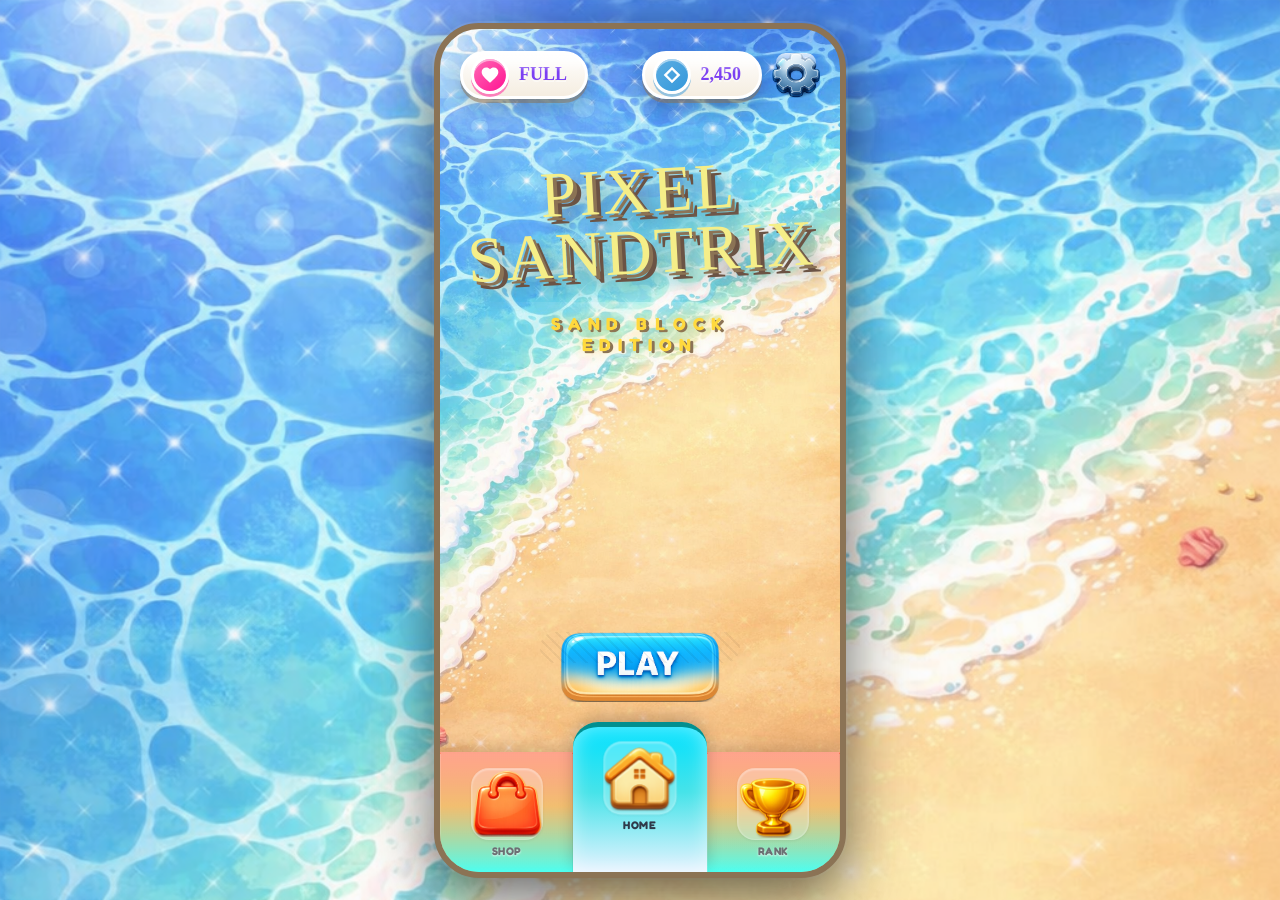
==== index.html @ 9b7d6160 "Update Pooling" ====
﻿<!DOCTYPE html>
<html lang="vi">

<head>
    <meta charset="UTF-8">
    <meta name="viewport"
        content="width=device-width, initial-scale=1.0, maximum-scale=1.0, user-scalable=no, viewport-fit=cover">
    <title>Pixel Sandtrix - Sand Block Edition</title>

    <link rel="stylesheet"
        href="https://fonts.googleapis.com/css2?family=Fredoka:wght@400;600;700&family=Chewy&display=swap">

    <link rel="stylesheet" href="css/base.css">
    <link rel="stylesheet" href="css/layout.css">
    <link rel="stylesheet" href="css/animations.css">
    <link rel="stylesheet" href="css/game-ui.css">
    <link rel="stylesheet" href="css/ui/top-bar.css">
    <link rel="stylesheet" href="css/ui/tabs.css">
    <link rel="stylesheet" href="css/ui/buttons.css">
    <link rel="stylesheet" href="css/ui/bottom-nav.css">
    <link rel="stylesheet" href="css/ui/modals.css">
    <link rel="stylesheet" href="css/ui/spin-wheel.css">


    <style>
        :root {
            --wood-light: #DEB887;
            --wood-medium: #C4A574;
            --wood-dark: #8B7355;
            --sand-bg-outer: #5e4b35;
        }

        html,
        body {
            width: 100%;
            height: 100%;
            overflow: hidden;
            background: #2b1f17 url('Asset/BackGround/Background.png') center top / cover no-repeat;
            font-family: 'Fredoka', sans-serif;
        }

        body {
            display: flex;
            justify-content: center;
            align-items: center;
        }

        #app-container {
            position: relative;
            overflow: hidden;
            width: 100%;
            height: 100%;
            background: #2b1f17 url('Asset/BackGround/Background.png') center top / cover no-repeat;
        }

        @media (min-width: 500px) {
            #app-container {
                width: 412px;
                height: 915px;
                max-height: 95vh;
                border: 6px solid var(--wood-dark);
                border-radius: 45px;
                box-shadow: 0 20px 60px rgba(0, 0, 0, 0.6), 0 0 0 2px rgba(255, 255, 255, 0.1);
            }
        }

        .hidden {
            display: none !important;
        }

        .overlay-backdrop {
            position: absolute;
            top: 0;
            left: 0;
            width: 100%;
            height: 100%;
            background: rgba(0, 0, 0, 0.7);
            display: flex;
            justify-content: center;
            align-items: center;
            z-index: 9999;
        }
    </style>
    <script src="https://connect.facebook.net/en_US/fbinstant.6.3.js"></script>
</head>

<body>

    <div id="app-container">
        <div class="app-bg">
            <canvas id="wood-canvas"></canvas>
            <canvas id="sand-blocks-canvas"></canvas>
        </div>

        <div id="game-layer" class="hidden">
            <div id="inner-screen">

                <div class="hud-top">
                    <div class="hud-diamond-pill">
                        <svg class="diamond-icon" viewBox="0 0 24 24" width="20" height="20">
                            <path fill="#5DADE2" stroke="#FFFFFF" stroke-width="1.5" d="M12 2L2 9l10 13 10-13-10-7z" />
                        </svg>
                        <span id="game-diamond-display">0</span>
                    </div>

                    <div class="score-box" id="game-score">0</div>

                    <div class="menu-btn" onclick="togglePause()">
                        <svg viewBox="0 0 24 24" width="24" height="24">
                            <path fill="#FFD93D"
                                d="M19.14 12.94c.04-.3.06-.61.06-.94 0-.32-.02-.64-.07-.94l2.03-1.58c.18-.14.23-.41.12-.61l-1.92-3.32c-.12-.22-.37-.29-.59-.22l-2.39.96c-.5-.38-1.03-.7-1.62-.94l-.36-2.54c-.04-.24-.24-.41-.48-.41h-3.84c-.24 0-.43.17-.47.41l-.36 2.54c-.59.24-1.13.57-1.62.94l-2.39-.96c-.22-.08-.47 0-.59.22L2.74 8.87c-.12.21-.08.47.12.61l2.03 1.58c-.05.3-.09.63-.09.94s.02.64.07.94l-2.03 1.58c-.18.14-.23.41-.12.61l1.92 3.32c.12.22.37.29.59.22l2.39-.96c.5.38 1.03.7 1.62.94l.36 2.54c.05.24.24.41.48.41h3.84c.24 0 .44-.17.47-.41l.36-2.54c.59-.24 1.13-.56 1.62-.94l2.39.96c.22.08.47 0 .59-.22l1.92-3.32c.12-.22.07-.47-.12-.61l-2.01-1.58zM12 15.6c-1.98 0-3.6-1.62-3.6-3.6s1.62-3.6 3.6-3.6 3.6 1.62 3.6 3.6-1.62 3.6-3.6 3.6z" />
                        </svg>
                    </div>
                </div>

                <!-- THANH QUÃ€ Táº¶NG (GIFT PROGRESS) -->
                <div id="gift-progress-container">
                    <div class="gift-bar-bg">
                        <div class="gift-bar-fill" id="gift-fill" style="width: 0%;"></div>
                        <div class="gift-bar-glare"></div>
                        <div class="gift-text" id="gift-text">0 / 1000</div>
                    </div>
                    <div class="gift-icon-box" id="gift-icon">
                        <div class="gift-emoji">ðŸŽ</div>
                    </div>
                </div>

                <canvas id="gameCanvas"></canvas>

                <div id="danger-line"></div>

                <div id="combo-display">COMBO!</div>

            </div>
        </div>
        <div id="loading game" class="loading-game">
            <div class="loading">

            </div>
        </div>

        <div id="game-over" class="menu-overlay hidden">
            <div class="panel">
                <h2 class="panel-title">GAME OVER</h2>
                <div class="score-result">
                    <p>FINAL SCORE</p>
                    <h1 id="final-score">0</h1>
                </div>
                <div class="panel-buttons">
                    <button class="btn-primary" onclick="window.enterGame()">ðŸ”„ PLAY AGAIN</button>
                    <button class="btn-secondary" onclick="window.quitGame()">ðŸ  MENU</button>
                </div>
            </div>
        </div>

        <div id="menu-layer">

            <div class="top-resource-bar">
                <div class="res-pill">
                    <div class="res-icon-circle">
                        <svg style="width:20px; height:20px; fill:#FFFFFF" viewBox="0 0 24 24">
                            <path
                                d="M12 21.35l-1.45-1.32C5.4 15.36 2 12.28 2 8.5 2 5.42 4.42 3 7.5 3c1.74 0 3.41.81 4.5 2.09C13.09 3.81 14.76 3 16.5 3 19.58 3 22 5.42 22 8.5c0 3.78-3.4 6.86-8.55 11.54L12 21.35z" />
                        </svg>
                    </div>
                    <span class="res-val">FULL</span>
                </div>

                <div class="res-pill" style="margin-left:auto; margin-right:10px;">
                    <div class="res-icon-circle diamond">
                        <svg style="width:20px; height:20px; fill:#FFFFFF" viewBox="0 0 24 24">
                            <path d="M12,2L2,12l10,10l10-10L12,2z M12,18l-6-6l6-6l6,6L12,18z" />
                        </svg>
                    </div>
                    <span class="res-val" id="menu-diamond-display">2,450</span>
                </div>

                <div class="menu-btn" onclick="openSettings('menu')">
                    <svg style="width:26px; height:26px; fill:#7B3FF2;" viewBox="0 0 24 24">
                        <path
                            d="M19.14 12.94c.04-.3.06-.61.06-.94 0-.32-.02-.64-.07-.94l2.03-1.58c.18-.14.23-.41.12-.61l-1.92-3.32c-.12-.22-.37-.29-.59-.22l-2.39.96c-.5-.38-1.03-.7-1.62-.94l-.36-2.54c-.04-.24-.24-.41-.48-.41h-3.84c-.24 0-.43.17-.47.41l-.36 2.54c-.59.24-1.13.56-1.62.94l-2.39-.96c-.22-.08-.47 0-.59.22L5.24 5.33c-.11.2-.06.47.12.61l2.03 1.58c-.05.3-.07.62-.07.94s.02.64.07.94l-2.03 1.58c-.18.14-.23.41-.12.61l1.92 3.32c.12.22.37.29.59.22l2.39-.96c.5.38 1.03.7 1.62.94l.36 2.54c.05.24.24.41.48.41h3.84c.24 0 .44-.17.47-.41l.36-2.54c.59-.24 1.13-.56 1.62-.94l2.39.96c.22.08.47 0 .59-.22l1.92-3.32c.12-.22.07-.47-.12-.61l-2.03-1.58zM12 15.6c-1.98 0-3.6-1.62-3.6-3.6s1.62-3.6 3.6-3.6 3.6 1.62 3.6 3.6-1.62 3.6-3.6 3.6z" />
                    </svg>
                </div>
            </div>

            <div class="tab-content-container">
                <div id="tab-shop" class="tab-pane">
                    <div style="height:20px;"></div>
                    <div class="shop-header">Cá»¬A HÃ€NG</div>
                    <div class="shop-container">
                        <div class="shop-item">
                            <div style="font-size:13px; color:#9D5CFF; font-weight:bold; margin-bottom:8px;">BOMB PACK
                            </div>
                            <div style="font-size:70px;">ðŸ’£</div>
                            <button class="btn-buy" onclick="buyItem('bomb')">100 ðŸ’Ž</button>
                        </div>
                        <div class="shop-item">
                            <div style="font-size:13px; color:#9D5CFF; font-weight:bold; margin-bottom:8px;">WIPE PACK
                            </div>
                            <div style="font-size:70px;">ðŸ’§</div>
                            <button class="btn-buy" onclick="buyItem('eraser')">300 ðŸ’Ž</button>
                        </div>
                        <div class="shop-item">
                            <div style="font-size:13px; color:#9D5CFF; font-weight:bold; margin-bottom:8px;">VORTEX PACK
                            </div>
                            <div style="font-size:70px;">ðŸŒ€</div>
                            <button class="btn-buy" onclick="buyItem('vortex')">500 ðŸ’Ž</button>
                        </div>
                        <div class="shop-item">
                            <div style="font-size:13px; color:#FF5757; font-weight:bold; margin-bottom:8px;">NO ADS
                            </div>
                            <div style="font-size:60px;">ðŸš«</div>
                            <button class="btn-buy"
                                style="background: linear-gradient(to bottom, #FFD93D, #FFC107); border-color:#FFF; color:#8B4500;"
                                onclick="buyRealMoneyItem('no_ads')">$2.99</button>
                        </div>
                        <div class="shop-item">
                            <div style="font-size:13px; color:#FF8C42; font-weight:bold; margin-bottom:8px;">GEM PACK
                            </div>
                            <div style="font-size:60px;">ðŸ’Ž</div>
                            <button class="btn-buy" style="background: linear-gradient(to bottom, #5DADE2, #3498DB);"
                                onclick="buyRealMoneyItem('gems_1000')">$0.99</button>
                        </div>
                    </div>
                </div>

                <div id="tab-home" class="tab-pane active">
                    <div class="campaign-map">
                        <div class="logo-box">
                            <div class="logo-title">PIXEL<br>SANDTRIX</div>
                            <div class="logo-subtitle">Sand Block Edition</div>
                        </div>

                        <div class="play-area-wrapper">
                            <div class="btn-play-campaign" onclick="enterGame()">
                                <div class="play-icon-tri"></div>
                                <div class="play-text">PLAY</div>
                            </div>
                        </div>
                    </div>
                </div>

                <div id="tab-rank" class="tab-pane">
                    <div style="height:20px;"></div>
                    <div class="rank-header">Báº¢NG Xáº¾P Háº NG</div>

                    <div id="rank-list-container" style="overflow-y: auto; max-height: 75%; padding: 0 10px;">
                        <!-- Äiá»ƒm sá»‘ tá»± Ä‘á»™ng cáº­p nháº­t á»Ÿ Ä‘Ã¢y -->
                        <div style="text-align:center; color:#FFF; margin-top:20px;">Äang táº£i...</div>
                    </div>
                </div>
            </div>

            <div class="bottom-nav">
                <div class="nav-btn" data-target="tab-shop" onclick="switchTab('tab-shop', this)">
                    <div class="nav-icon-3d-wrapper">
                        <svg viewBox="0 0 24 24">
                            <path
                                d="M7 18c-1.1 0-1.99.9-1.99 2S5.9 22 7 22s2-.9 2-2-.9-2-2-2zM1 2v2h2l3.6 7.59-1.35 2.45c-.16.28-.25.61-.25.96 0 1.1.9 2 2 2h12v-2H7.42c-.14 0-.25-.11-.25-.25l.03-.12.9-1.63h7.45c.75 0 1.41-.41 1.75-1.03l3.58-6.49c.08-.14.12-.31.12-.48 0-.55-.45-1-1-1H5.21l-.94-2H1zm16 16c-1.1 0-1.99.9-1.99 2s.89 2 1.99 2 2-.9 2-2-.9-2-2-2z" />
                        </svg>
                    </div>
                    <span class="nav-label">Shop</span>
                </div>
                <div class="nav-btn active" data-target="tab-home" onclick="switchTab('tab-home', this)">
                    <div class="nav-icon-3d-wrapper nav-home">
                        <svg viewBox="0 0 24 24">
                            <path d="M10 20v-6h4v6h5v-8h3L12 3 2 12h3v8z" />
                        </svg>
                    </div>
                    <span class="nav-label">Home</span>
                </div>
                <div class="nav-btn" data-target="tab-rank" onclick="switchTab('tab-rank', this)">
                    <div class="nav-icon-3d-wrapper">
                        <svg viewBox="0 0 24 24">
                            <path
                                d="M19 5h-2V3H7v2H5c-1.1 0-2 .9-2 2v1c0 2.55 1.92 4.63 4.39 4.94.63 1.5 1.98 2.63 3.61 2.96V19H7v2h10v-2h-4v-3.1c1.63-.33 2.98-1.46 3.61-2.96C19.08 12.63 21 10.55 21 8V7c0-1.1-.9-2-2-2zM5 8V7h2v3.82C5.84 10.4 5 9.3 5 8zm14 0c0 1.3-.84 2.4-2 2.82V7h2v1z" />
                        </svg>
                    </div>
                    <span class="nav-label">Rank</span>
                </div>
            </div>
        </div>


        <div id="settings-menu" class="overlay-backdrop hidden">
            <div class="settings-box"
                style="width: 300px; background: linear-gradient(to bottom, #FFFFFF, #FFF5F8); border: 4px solid #FFFFFF; border-radius: 25px; padding: 20px; text-align: center; box-shadow: 0 10px 30px rgba(0,0,0,0.3);">
                <h2
                    style="font-family: 'Chewy', cursive; color: #FF8C42; font-size: 36px; margin-bottom: 25px; text-shadow: 2px 2px 0 #FFF, 4px 4px 0 rgba(0,0,0,0.1);">
                    CÃ€I Äáº¶T</h2>
                <div class="setting-row" onclick="toggleSetting('sound')"
                    style="display: flex; justify-content: space-between; align-items: center; background: #FFF; padding: 10px 15px; border-radius: 15px; margin-bottom: 10px; box-shadow: 0 4px 0 #E0E0E0; cursor: pointer;">
                    <div style="font-weight: 700; color: #9D5CFF;">ðŸ”Š Ã‚M THANH</div>
                    <div id="btn-sound" class="toggle-switch active" style="font-weight:bold; color:#52D681;">ON</div>
                </div>
                <div class="setting-row" onclick="toggleSetting('vfx')"
                    style="display: flex; justify-content: space-between; align-items: center; background: #FFF; padding: 10px 15px; border-radius: 15px; margin-bottom: 20px; box-shadow: 0 4px 0 #E0E0E0; cursor: pointer;">
                    <div style="font-weight: 700; color: #9D5CFF;">âœ¨ HIá»†U á»¨NG</div>
                    <div id="btn-vfx" class="toggle-switch active" style="font-weight:bold; color:#52D681;">ON</div>
                </div>
                <button class="btn-buy" onclick="closeSettings()"
                    style="background: linear-gradient(to bottom, #FF5757, #E74C3C); width: 100%;">ÄÃ“NG</button>
            </div>
        </div>

        <div id="pause-menu" class="hidden overlay-backdrop">
            <div class="pause-box"
                style="width: 280px; background: #C4A574; border: 6px solid #8B7355; border-radius: 30px; padding: 25px; display: flex; flex-direction: column; gap: 15px; box-shadow: 0 15px 40px rgba(0,0,0,0.4);">
                <div
                    style="text-align:center; font-family:'Chewy'; font-size:40px; color:#FFF; text-shadow: 2px 2px 0 #8B7355; margin-bottom:10px;">
                    Táº M Dá»ªNG</div>
                <button class="go-btn" onclick="togglePause()">TIáº¾P Tá»¤C</button>
                <button class="go-btn" onclick="shopgame()"
                    style="background: linear-gradient(to bottom, #FFD93D, #FFC107); box-shadow: 0 6px 0 #E59866;">Cá»¬A
                    HÃ€NG</button>
                <button class="go-btn" onclick="openSettings('pause')"
                    style="background: linear-gradient(to bottom, #9D5CFF, #8E44AD); box-shadow: 0 6px 0 #71368A;">CÃ€I
                    Äáº¶T</button>
                <button class="go-btn" onclick="quitGame()"
                    style="background: linear-gradient(to bottom, #FF5757, #C0392B); box-shadow: 0 6px 0 #922B21;">THOÃT</button>
            </div>
        </div>


        <div id="lucky-wheel-overlay" class="overlay-backdrop hidden">
            <div class="wheel-main">
                <h2
                    style="font-family:'Chewy'; color:#FFD93D; font-size:40px; margin-bottom:20px; text-shadow:2px 2px 0 #000; text-align:center;">
                    LUCKY SPIN!</h2>

                <div class="wheel-container">
                    <div class="wheel-pointer"></div>
                    <div class="wheel" id="wheel-rosette">
                        <div class="wheel-canvas"></div>
                        <!-- Icons will be injected by JS -->
                        <div id="wheel-items-container"></div>
                    </div>
                    <div class="wheel-btn-spin" onclick="window.spinWheel()">SPIN</div>
                </div>

                <div style="text-align:center; color:#FFF; margin-top:20px; font-weight:bold;">
                    Quay Ä‘á»ƒ nháº­n quÃ  khá»§ng!
                </div>
            </div>

            <!-- Result Popup (Nested) -->
            <div id="wheel-result" class="hidden"
                style="position:absolute; top:50%; left:50%; transform:translate(-50%,-50%); width:260px; background:#FFF; border-radius:20px; padding:20px; text-align:center; box-shadow:0 10px 40px rgba(0,0,0,0.5);">
                <div style="font-size:18px; color:#5D4037; font-weight:bold; margin-bottom:10px;">Báº N NHáº¬N ÄÆ¯á»¢C</div>
                <div id="wheel-prize-icon" style="font-size:60px; margin-bottom:10px;">ðŸ’Ž</div>
                <div id="wheel-prize-text"
                    style="font-size:24px; color:#E74C3C; font-weight:bold; font-family:'Chewy'; margin-bottom:15px;">
                    100 GEMS</div>
                <button class="btn-buy" onclick="window.claimPrize()" style="background:#4CAF50; width:100%;">NHáº¬N
                    QUÃ€</button>
            </div>
        </div>
    </div>

    <script type="module" src="./js/main.js"></script>

</body>

</html>
---- css/base.css ----
﻿/*
 * RESPONSIBILITY: Global Resets, Fonts, Variables (:root), and Body styling.
 * THEME: SANDTRIX (Wood & Sand)
 */

/* Import Fonts */
@import url('https://fonts.googleapis.com/css2?family=Fredoka:wght@400;600;700&family=Chewy&display=swap');
/* Giá»¯ font game logic cÅ© Ä‘á»ƒ khÃ´ng lá»—i hiá»ƒn thá»‹ sá»‘/combo */
@import url('https://fonts.googleapis.com/css2?family=Rajdhani:wght@500;700&family=Orbitron:wght@700;900&display=swap');

/* --- VARIABLES (:root) --- */
:root {
    /* SANDTRIX PALETTE (MÃ u chá»§ Ä‘áº¡o Gá»— & CÃ¡t) */
    --wood-light: #DEB887;
    --wood-medium: #C4A574;
    --wood-dark: #8B7355;
    --sand-bg-outer: #5e4b35; /* MÃ u ná»n tá»‘i bÃªn ngoÃ i */

    /* LEGACY CANDY COLORS (Giá»¯ láº¡i Ä‘á»ƒ cÃ¡c nÃºt logic cÅ© váº«n cÃ³ mÃ u) */
    --candy-pink: #FF69B4;
    --candy-purple: #9D5CFF;
    --candy-blue: #5DADE2;
    --candy-green: #52D681;
    --candy-yellow: #FFD93D;
    --candy-orange: #FF8C42;
    --candy-red: #FF5757;

    /* Dimensions */
    --nav-height: 100px;
    --top-height: 85px;
    --safe-bottom: env(safe-area-inset-bottom, 0px);
    --safe-top: env(safe-area-inset-top, 0px);
}

/* --- UTILITY CLASSES --- */
.hidden {
    display: none !important;
    opacity: 0 !important;
    pointer-events: none !important;
    visibility: hidden !important;
}

/* --- GLOBAL RESETS --- */
* {
    margin: 0;
    padding: 0;
    box-sizing: border-box;
    -webkit-tap-highlight-color: transparent;
    user-select: none; /* Cháº·n bÃ´i Ä‘en vÄƒn báº£n */
    outline: none;
}

/* --- BODY STYLING --- */
html, body {
    width: 100%;
    height: 100%;
    margin: 0;
    padding: 0;
    overflow: hidden;
    /* Ná»n tá»‘i bao quanh (Máº·t bÃ n) */
    background-color: #2b1f17;
    background-image: url('../Asset/BackGround/Background.png');
    background-size: cover;
    background-position: center top;
    background-repeat: no-repeat; 
    display: flex;
    justify-content: center;
    align-items: center;
    font-family: 'Fredoka', sans-serif;
    color: #5A3E7C;
}

/* --- APP CONTAINER (PHONE FRAME) --- */
#app-container {
    position: relative;
    /* Ná»n gá»— bÃªn trong Ä‘iá»‡n thoáº¡i */
    background-color: #2b1f17;
    background-image: url('../Asset/BackGround/Background.png');
    background-size: cover;
    background-position: center top;
    background-repeat: no-repeat; 
    overflow: hidden;
    
    /* KÃ­ch thÆ°á»›c máº·c Ä‘á»‹nh cho Mobile */
    width: 100%;
    /* DÃ¹ng 100dvh Ä‘á»ƒ fix lá»—i thanh Ä‘á»‹a chá»‰ trÃªn trÃ¬nh duyá»‡t mobile */
    height: 100dvh; 
    
    display: flex;
    flex-direction: column;
}

/* GIAO DIá»†N DESKTOP: Giáº£ láº­p khung Ä‘iá»‡n thoáº¡i gá»— */
@media (min-width: 500px) {
    #app-container {
        width: 412px;  /* Chiá»u rá»™ng chuáº©n */
        height: 915px; /* Chiá»u cao chuáº©n */
        
        /* Giá»›i háº¡n chiá»u cao khÃ´ng vÆ°á»£t quÃ¡ mÃ n hÃ¬nh PC */
        max-height: 95vh;
        
        /* Viá»n gá»— Ä‘áº­m */
        border: 6px solid var(--wood-dark);
        border-radius: 45px; 
        
        /* Äá»• bÃ³ng sÃ¢u táº¡o cáº£m giÃ¡c 3D */
        box-shadow: 
            0 20px 60px rgba(0, 0, 0, 0.6),
            0 0 0 2px rgba(255, 255, 255, 0.1);
            
        /* Äáº£m báº£o cÄƒn giá»¯a container trong mÃ n hÃ¬nh lá»›n */
        margin: auto;
    }
}

/* --- CANVAS & GAME SCREEN FIXES --- */
/* Äáº£m báº£o canvas game luÃ´n full mÃ n hÃ¬nh trong khung */
#inner-screen {
    width: 100% !important;
    height: 100% !important;
    position: absolute;
    top: 0;
    left: 0;
    z-index: 1;
}

#gameCanvas {
    width: 100% !important;
    height: 100% !important;
    display: block;
}

/* --- BACKDROP CHUNG --- */
.overlay-backdrop {
    position: fixed;
    inset: 0;
    background: rgba(0, 0, 0, 0.6); /* Ná»n tá»‘i má» */
    backdrop-filter: blur(2px);
    z-index: 9999;
    display: flex;
    justify-content: center;
    align-items: center;
    opacity: 1;
    visibility: visible;
    transition: opacity 0.3s ease, visibility 0.3s;
}

.overlay-backdrop.hidden {
    opacity: 0;
    pointer-events: none;
    visibility: hidden;
}
---- css/layout.css ----
﻿/*
 * RESPONSIBILITY: Main App Container, Background layers, and generic Layout utilities.
 * THEME: SANDTRIX (Wood & Sand)
 * FIX: Added correct Game Over layout logic.
 */

/* --- FRAME (KHUNG á»¨NG Dá»¤NG) --- */
#app-container {
    position: relative; /* LÃ m má»‘c tá»a Ä‘á»™ cho cÃ¡c lá»›p absolute bÃªn trong */
    overflow: hidden;   /* [QUAN TRá»ŒNG] Cáº¯t má»i thá»© trÃ n ra ngoÃ i (bo gÃ³c chuáº©n) */
    
    background-color: #2b1f17;
    background-image: url('../Asset/BackGround/Background.png');
    background-size: cover;
    background-position: center top;
    background-repeat: no-repeat; 
    
    /* Máº·c Ä‘á»‹nh cho mobile: Full mÃ n hÃ¬nh */
    width: 100%;
    height: 100%;
    display: flex;
    flex-direction: column;
}

/* Giao diá»‡n PC: Khung gá»— 3D */
@media (min-width: 500px) {
    #app-container {
        width: 412px;
        height: 915px; /* Chiá»u cao chuáº©n UI Sand */
        max-height: 95vh;
        
        border: 6px solid var(--wood-dark);
        border-radius: 45px;
        
        box-shadow: 
            0 20px 60px rgba(0, 0, 0, 0.6),
            0 0 0 2px rgba(255, 255, 255, 0.1);
    }
}

/* --- BACKGROUND LAYERS --- */
.app-bg {
    position: absolute;
    top: 0;
    left: 0;
    width: 100%;
    height: 100%;
    z-index: 0;
    overflow: hidden;
    pointer-events: none;
}

#wood-canvas {
    display: none;
}

#sand-blocks-canvas {
    position: absolute;
    top: 0;
    left: 0;
    width: 100%;
    height: 100%;
    z-index: 2; 
    pointer-events: none;
}

.hidden {
    display: none !important;
}

/* --- MENU LAYOUT --- */
#menu-layer {
    position: absolute;
    top: 0;
    left: 0;
    width: 100%;
    height: 100%;
    z-index: 100;
    transition: opacity 0.3s;
}

#menu-layer.fade-out {
    opacity: 0;
    pointer-events: none;
}

/* --- TAB CONTAINER --- */
.tab-content-container {
    position: absolute;
    top: 0;
    left: 0;
    width: 100%;
    height: 100%;
    padding-top: calc(var(--top-height) + var(--safe-top));
    padding-bottom: calc(var(--nav-height) + var(--safe-bottom));
    overflow: hidden;
    z-index: 10;
}

/* =========================
   OVERLAYS (PAUSE & GAME OVER)
   ========================= */

/* Lá»›p phá»§ chung cho Pause & Game Over */
.overlay-backdrop {
    position: absolute; /* BÃ¡m theo #app-container */
    top: 0;
    left: 0;
    width: 100%;
    height: 100%;
    
    display: flex;
    justify-content: center;
    align-items: center;
    
    background: rgba(0, 0, 0, 0.6);
    backdrop-filter: blur(4px);
    z-index: 200; 
}

/* RiÃªng cho Game Over - Pháº£i cao nháº¥t */
#game-over {
    position: absolute; /* [FIX] Tuyá»‡t Ä‘á»‘i khÃ´ng dÃ¹ng fixed */
    top: 0;
    left: 0;
    width: 100%;
    height: 100%;
    z-index: 5000; /* Cao nháº¥t Ä‘á»ƒ Ä‘Ã¨ lÃªn Game Layer */
    
    /* Máº·c Ä‘á»‹nh áº©n, CSS animation sáº½ xá»­ lÃ½ viá»‡c hiá»‡n */
    display: none; 
    justify-content: center;
    align-items: center;
    
    background: rgba(0, 0, 0, 0.85);
}

/* Khi kÃ­ch hoáº¡t */
#game-over.active {
    display: flex;
}

/* =========================
   SETTINGS MENU CONTAINER
   ========================= */
#settings-menu {
    position: absolute;
    inset: 0;
    display: flex;
    justify-content: center;
    align-items: center;
    z-index: 5001; /* Cao hÆ¡n cáº£ Game Over náº¿u cáº§n chá»‰nh setting lÃºc thua */
}
---- css/animations.css ----
/*
 * RESPONSIBILITY: Keyframes and specific animated elements (Shakes, Pulses, Floats).
 * THEME: SANDTRIX (Wood & Sand)
 * NOTE: Cloud animations removed as they are replaced by Canvas Sand Blocks in layout.
 */

/* --- UI ENTRANCE ANIMATIONS --- */

@keyframes fadeIn {
    from {
        opacity: 0;
        transform: translateY(15px);
    }
    to {
        opacity: 1;
        transform: translateY(0);
    }
}

@keyframes popIn {
    from {
        transform: scale(0.8);
        opacity: 0;
    }
    to {
        transform: scale(1);
        opacity: 1;
    }
}

/* --- LOGO ANIMATION (SANDTRIX STYLE) --- */
@keyframes floatLogo {
    0%, 100% {
        /* Giữ góc nghiêng -3deg đặc trưng */
        transform: translate(-50%, 0) scale(1.1) rotate(-3deg);
    }
    50% {
        transform: translate(-50%, -10px) scale(1.1) rotate(-3deg);
    }
}

/* --- INTERACTIVE ANIMATIONS (Buttons, Chests) --- */

@keyframes pulseBtn {
    0%, 100% {
        transform: scale(1);
    }
    50% {
        transform: scale(1.05);
    }
}

@keyframes wiggle {
    0%, 100% {
        transform: rotate(0deg);
    }
    25% {
        transform: rotate(-5deg);
    }
    75% {
        transform: rotate(5deg);
    }
}

@keyframes pulse {
    0%, 100% {
        opacity: 1;
    }
    50% {
        opacity: 0.6;
    }
}

/* --- GAMEPLAY EFFECTS (Shake, Danger, Score) --- */

@keyframes shakeAnim {
    10%, 90% {
        transform: translate3d(-2px, 0, 0);
    }
    20%, 80% {
        transform: translate3d(4px, 0, 0);
    }
    30%, 50%, 70% {
        transform: translate3d(-6px, 0, 0);
    }
    40%, 60% {
        transform: translate3d(6px, 0, 0);
    }
}

/* Class kích hoạt rung màn hình khi đặt khối */
#inner-screen.shake {
    animation: shakeAnim 0.3s cubic-bezier(.36, .07, .19, .97) both;
}

@keyframes pulseDanger {
    from {
        opacity: 0.8;
    }
    to {
        opacity: 1;
    }
}

@keyframes floatUp {
    0% {
        transform: translate(-50%, 0) scale(0.8);
        opacity: 0;
    }
    20% {
        transform: translate(-50%, -40px) scale(1.2);
        opacity: 1;
    }
    100% {
        transform: translate(-50%, -100px) scale(1);
        opacity: 0;
    }
}
---- css/game-ui.css ----
/* =========================
   HUD TOP (TOP BAR)
   ========================= */
.hud-top {
    position: absolute;
    top: 0;
    left: 0;
    width: 100%;
    height: 100px;

    /* Safe padding */
    padding: 15px 20px;
    padding-top: max(15px, env(safe-area-inset-top));

    /* Flexbox: Space Between */
    display: flex;
    justify-content: space-between;
    align-items: flex-start;

    z-index: 50;
    pointer-events: none;
    /* Click-through empty space */
}

.hud-top>* {
    pointer-events: auto;
}

/* --- 1. DIAMOND PILL (LEFT) --- */
.hud-diamond-pill {
    background: #3E2723;
    border: 2px solid #8D6E63;
    border-radius: 20px;
    height: 40px;
    padding: 0 12px 0 8px;

    display: flex;
    align-items: center;
    gap: 6px;

    box-shadow: 0 4px 6px rgba(0, 0, 0, 0.4);
    transition: transform 0.2s;
}

.hud-diamond-pill span {
    font-family: 'Fredoka', sans-serif;
    font-weight: 700;
    font-size: 18px;
    color: #5DADE2;
    text-shadow: 1px 1px 0 #000;
    margin-top: 2px;
}

.diamond-icon {
    filter: drop-shadow(0 0 5px rgba(93, 173, 226, 0.6));
}

/* --- 2. SETTINGS BTN (RIGHT) --- */
.menu-btn {
    width: 44px;
    height: 44px;
    background: #5C4033;
    border: 2px solid #8D6E63;
    border-radius: 12px;
    display: flex;
    justify-content: center;
    align-items: center;
    cursor: pointer;
    box-shadow: 0 4px 6px rgba(0, 0, 0, 0.3);
    transition: all 0.1s;
}

.menu-btn:active {
    transform: translateY(3px);
    box-shadow: 0 2px 2px rgba(0, 0, 0, 0.3);
}

.menu-btn svg {
    filter: drop-shadow(0 1px 2px rgba(0, 0, 0, 0.5));
}

/* --- 3. SCORE BOX (CENTER) --- */
.score-box {
    position: absolute;
    left: 50%;
    transform: translateX(-50%);
    top: max(15px, env(safe-area-inset-top));

    background: #3E2723;
    border: 2px solid #FFB74D;
    border-radius: 14px;

    min-width: 120px;
    height: 50px;

    display: flex;
    flex-direction: column;
    justify-content: center;
    align-items: center;

    box-shadow: 0 5px 10px rgba(0, 0, 0, 0.4);

    font-family: 'Chewy', cursive;
    font-size: 28px;
    color: #FFD93D;
    line-height: 1;
    text-shadow: 2px 2px 0 #3E2723;
}

.score-box::before {
    content: 'SCORE';
    font-family: 'Fredoka', sans-serif;
    font-size: 9px;
    color: #DEB887;
    margin-bottom: 2px;
    letter-spacing: 1px;
}

/* =========================================
   GAME OVER & PAUSE OVERLAY (FIXED)
   ========================================= */

/* The Dark Overlay Backdrop */
.menu-overlay {
    position: absolute;
    /* Keeps it inside #app-container */
    top: 0;
    left: 0;
    width: 100%;
    height: 100%;
    background: rgba(0, 0, 0, 0.85);

    /* Default hidden */
    display: none;
    justify-content: center;
    align-items: center;

    z-index: 1000;
    opacity: 0;
    transition: opacity 0.3s ease;
    border-radius: inherit;
    /* Crucial: Clips to parent rounded corners */
}

/* When Active */
.menu-overlay.active {
    display: flex;
    opacity: 1;
    pointer-events: auto;
}

/* Specific High Z-Index for Game Over */
#game-over {
    z-index: 5000 !important;
}

/* --- THE PANEL BOX --- */
.panel {
    background: #3e2723;
    border: 4px solid #d7ccc8;
    border-radius: 20px;
    padding: 25px;
    text-align: center;

    /* Responsive Sizing */
    width: 85%;
    max-width: 320px;

    box-shadow: 0 15px 50px rgba(0, 0, 0, 0.8);

    /* Default state for animation */
    transform: scale(0);
}

/* Bounce Animation when Active */
.menu-overlay.active .panel {
    animation: bounceIn 0.6s cubic-bezier(0.68, -0.55, 0.265, 1.55) forwards;
}

@keyframes bounceIn {
    0% {
        transform: scale(0);
        opacity: 0;
    }

    60% {
        transform: scale(1.05);
        opacity: 1;
    }

    /* Slight overshoot */
    100% {
        transform: scale(1);
        opacity: 1;
    }
}

/* --- CONTENT STYLES --- */
.panel-title {
    color: #ff5252;
    font-size: 38px;
    margin: 0 0 15px 0;
    font-family: 'Chewy', cursive;
    text-shadow: 3px 3px 0 #3e2723;
    -webkit-text-stroke: 1px #fff;
    letter-spacing: 1px;
}

.score-result {
    margin-bottom: 25px;
}

.score-result p {
    color: #d7ccc8;
    font-size: 14px;
    font-weight: bold;
    margin: 0;
    letter-spacing: 2px;
    opacity: 0.8;
}

.score-result h1 {
    color: #ffd700;
    font-size: 56px;
    margin: 5px 0 0 0;
    font-family: 'Fredoka', sans-serif;
    font-weight: 700;
    text-shadow: 0 4px 0 #b8860b, 0 5px 10px rgba(0, 0, 0, 0.3);
}

/* --- BUTTONS --- */
.panel-buttons {
    display: flex;
    flex-direction: column;
    gap: 12px;
    width: 100%;
}

.panel-buttons button {
    width: 100%;
    padding: 14px;
    font-size: 18px;
    border-radius: 12px;
    cursor: pointer;
    border: none;
    font-weight: bold;
    font-family: 'Fredoka', sans-serif;
    text-transform: uppercase;
    transition: transform 0.1s;
    box-shadow: 0 4px 0 rgba(0, 0, 0, 0.2);

    display: flex;
    justify-content: center;
    align-items: center;
    gap: 8px;
}

.panel-buttons button:active {
    transform: translateY(4px);
    box-shadow: 0 1px 0 rgba(0, 0, 0, 0.2);
}

.btn-primary {
    background: linear-gradient(to bottom, #4CAF50, #388E3C);
    color: white;
    border-bottom: 4px solid #1B5E20 !important;
}

.btn-secondary {
    background: linear-gradient(to bottom, #8D6E63, #6D4C41);
    color: white;
    border-bottom: 4px solid #3E2723 !important;
}

/* =========================================
   VFX ANIMATIONS
   ========================================= */

@keyframes shake-keyframes {
    0% {
        transform: translate(0, 0);
    }

    10% {
        transform: translate(-5px, -5px);
    }

    20% {
        transform: translate(5px, 5px);
    }

    30% {
        transform: translate(-5px, 5px);
    }

    40% {
        transform: translate(5px, -5px);
    }

    50% {
        transform: translate(-2px, 2px);
    }

    60% {
        transform: translate(2px, -2px);
    }

    100% {
        transform: translate(0, 0);
    }
}

.shake-anim {
    animation: shake-keyframes 0.4s cubic-bezier(.36, .07, .19, .97) both;
}

#vfx-flash-overlay {
    position: absolute;
    /* Changed from fixed to absolute */
    top: 0;
    left: 0;
    width: 100%;
    height: 100%;
    background: white;
    opacity: 0;
    pointer-events: none;
    z-index: 9999;
    transition: opacity 0.3s ease-out;
    border-radius: inherit;
}

.floating-text {
    position: absolute;
    font-family: 'Arial Black', sans-serif;
    font-size: 24px;
    font-weight: bold;
    text-shadow: 2px 2px 0 #000;
    pointer-events: none;
    z-index: 2000;
    animation: floatUp 0.8s ease-out forwards;
}

@keyframes floatUp {
    0% {
        transform: translateY(0) scale(1);
        opacity: 1;
    }

    100% {
        transform: translateY(-50px) scale(1.5);
        opacity: 0;
    }
}

/* =========================
   GIFT PROGRESS BAR
   ========================= */
#gift-progress-container {
    position: absolute;
    /* [UPDATED] Lower position, closer to gameplay area */
    top: calc(max(15px, env(safe-area-inset-top)) + 95px);
    left: 50%;
    transform: translateX(-50%);

    width: 340px;
    /* [UPDATED] Tăng độ dài (was 220px) */
    height: 25px;
    /* [UPDATED] Dày hơn xíu */

    display: flex;
    align-items: center;
    z-index: 60;
    /* Thấp hơn HUD một xíu nhưng cao hơn game */
    pointer-events: none;
}

.gift-bar-bg {
    flex: 1;
    height: 100%;
    background: #5D4037;
    /* Màu gỗ tối */
    border: 2px solid #8D6E63;
    border-radius: 4px;
    /* Hình chữ nhật, bo nhẹ */
    position: relative;
    box-shadow: 0 3px 5px rgba(0, 0, 0, 0.5);
    overflow: hidden;
    /* Để cắt phần fill */
}

.gift-bar-fill {
    height: 100%;
    background-color: #FFD93D;
    background-image: linear-gradient(45deg,
            rgba(255, 255, 255, 0.25) 25%,
            transparent 25%,
            transparent 50%,
            rgba(255, 255, 255, 0.25) 50%,
            rgba(255, 255, 255, 0.25) 75%,
            transparent 75%,
            transparent);
    background-size: 20px 20px;
    animation: progress-stripes 1s linear infinite;

    width: 0%;
    transition: width 0.5s cubic-bezier(0.25, 1, 0.5, 1);
    box-shadow: inset 0 2px 0 rgba(255, 255, 255, 0.3);
}

@keyframes progress-stripes {
    0% {
        background-position: 20px 0;
    }

    100% {
        background-position: 0 0;
    }
}

/* Hiệu ứng bóng kính */
.gift-bar-glare {
    position: absolute;
    top: 0;
    left: 0;
    width: 100%;
    height: 50%;
    background: linear-gradient(to bottom, rgba(255, 255, 255, 0.2), transparent);
    pointer-events: none;
}

/* [NEW] Text progress indicator */
.gift-text {
    position: absolute;
    top: 0;
    left: 0;
    width: 100%;
    height: 100%;
    display: flex;
    justify-content: center;
    align-items: center;
    font-size: 11px;
    font-weight: bold;
    color: #FFF;
    text-shadow: 0 1px 2px #000;
    z-index: 5;
    letter-spacing: 0.5px;
}

.gift-icon-box {
    width: 32px;
    height: 32px;
    margin-left: -10px;
    /* Đè lên cuối thanh một chút */
    position: relative;
    z-index: 2;

    display: flex;
    justify-content: center;
    align-items: center;

    /* Animation rung nhẹ mời gọi */
    animation: gift-wobble 2s infinite ease-in-out;
}

.gift-emoji {
    font-size: 24px;
    filter: drop-shadow(0 2px 3px rgba(0, 0, 0, 0.5));
}

@keyframes gift-wobble {

    0%,
    100% {
        transform: rotate(0deg) scale(1);
    }

    10% {
        transform: rotate(-10deg) scale(1.1);
    }

    20% {
        transform: rotate(10deg) scale(1.1);
    }

    30% {
        transform: rotate(-10deg) scale(1.1);
    }

    40% {
        transform: rotate(10deg) scale(1.1);
    }

    50% {
        transform: rotate(0deg) scale(1);
    }
}

/* Khi đầy thanh, hộp quà rung mạnh hơn */
.gift-icon-box.ready {
    animation: gift-ready 0.6s infinite;
    cursor: pointer;
    pointer-events: auto;
    /* Cho phép bấm */
}

@keyframes gift-ready {
    0% {
        transform: scale(1);
    }

    50% {
        transform: scale(1.3);
        filter: brightness(1.2);
    }

    100% {
        transform: scale(1);
    }
}

/* Hiệu ứng Pulse khi thanh quà tăng lên */
.gift-bar-bg.pulse {
    animation: bar-pulse 0.3s ease-out;
}

@keyframes bar-pulse {
    0% {
        transform: scale(1);
        box-shadow: 0 0 0 rgba(255, 217, 61, 0);
    }

    50% {
        transform: scale(1.02);
        box-shadow: 0 0 10px rgba(255, 217, 61, 0.5);
        border-color: #FFD93D;
    }

    100% {
        transform: scale(1);
        box-shadow: 0 0 0 rgba(255, 217, 61, 0);
    }
}
---- css/ui/top-bar.css ----
/*
 * RESPONSIBILITY: Styling for the top resource display (Diamonds, Energy/Lives).
 * THEME: SANDTRIX (Wood & Sand)
 */

.top-resource-bar {
    position: absolute; 
    top: 0; left: 0; 
    width: 100%; 
    height: calc(var(--top-height) + var(--safe-top));
    padding-top: var(--safe-top);
    display: flex; 
    align-items: flex-end;
    padding-bottom: 15px; 
    padding-left: 20px; padding-right: 20px;
    z-index: 50; 
    pointer-events: none;
}

.top-resource-bar > * {
    pointer-events: auto;
}

/* VIÊN THUỐC HIỂN THỊ TÀI NGUYÊN */
.res-pill {
    /* Nền màu kem/trắng ngà thay vì trắng tím */
    background: linear-gradient(to bottom, #FFFFFF, #F5EDE0);
    border: 3px solid #FFFFFF;
    border-radius: 25px;
    height: 48px;
    padding: 0 18px 0 8px;
    display: flex;
    align-items: center;
    gap: 10px;
    
    /* Shadow màu nâu gỗ */
    box-shadow: 
        0 4px 0 rgba(139, 115, 85, 0.5),
        0 8px 20px rgba(0, 0, 0, 0.2);
    position: relative;
}

/* Hiệu ứng bóng kính (Giữ nguyên để tạo độ nổi) */
.res-pill::before {
    content: '';
    position: absolute;
    top: 2px;
    left: 4px;
    right: 4px;
    height: 40%;
    background: linear-gradient(to bottom, rgba(255, 255, 255, 0.8), transparent);
    border-radius: 20px;
    pointer-events: none;
}

/* ICON TRÒN (MÁU/ENERGY) */
.res-icon-circle {
    width: 38px;
    height: 38px;
    border-radius: 50%;
    display: flex;
    justify-content: center;
    align-items: center;
    
    /* Giữ màu hồng cho Máu/Tim */
    background: linear-gradient(135deg, #FF69B4, #FF1493);
    border: 3px solid #FFFFFF;
    
    /* Shadow hồng đậm */
    box-shadow: 
        0 3px 0 rgba(255, 20, 147, 0.5),
        inset 0 2px 0 rgba(255, 255, 255, 0.5);
    position: relative;
}

/* ICON TRÒN (KIM CƯƠNG) */
.res-icon-circle.diamond {
    /* Giữ màu xanh cho Kim Cương */
    background: linear-gradient(135deg, #5DADE2, #3498DB);
    box-shadow: 
        0 3px 0 rgba(52, 152, 219, 0.5),
        inset 0 2px 0 rgba(255, 255, 255, 0.5);
}

/* SỐ LƯỢNG TÀI NGUYÊN */
.res-val {
    font-family: 'Chewy', cursive;
    font-size: 18px;
    font-weight: bold;
    
    /* Màu tím đậm để tương phản tốt trên nền kem */
    color: #7B3FF2;
    text-shadow: 0 2px 0 rgba(255, 255, 255, 0.5);
    min-width: 40px;
    text-align: center;
}
---- css/ui/tabs.css ----
/*
 * RESPONSIBILITY: Layout and styling for specific Tabs (Home, Shop, Team, Rank, Events).
 * THEME: SANDTRIX (Wood & Sand) - FIX LOGO & PLAY POSITION
 */

.tab-pane {
    display: none;
    width: 100%;
    height: 100%;
    overflow-y: auto;
    flex-direction: column;
    align-items: center;
    animation: fadeIn 0.3s ease;
}

.tab-pane.active {
    display: flex;
}

/* --- HOME TAB --- */
#tab-home {
    position: absolute;
    inset: 0;
    padding: 0 !important;
    overflow: hidden;
}

.campaign-map {
    position: relative;
    width: 100%;
    height: 100%;
    display: block;
}

/* --- LOGO BOX (ĐÃ CHỈNH SỬA CHO GIỐNG UISAND) --- */
.logo-box {
    position: absolute;
    /* Dịch xuống một chút để cân đối (18%) */
    top: 18%; 
    left: 50%;
    /* Phóng to logo lên 1.25 lần */
    transform: translateX(-50%) scale(1.25);
    margin: 0;
    z-index: 5;
    text-align: center;
    animation: floatLogo 3s ease-in-out infinite;
}

.logo-title {
    font-family: 'Chewy', cursive;
    font-size: 52px;
    font-weight: 400;
    color: #f5ee88;
    
    /* --- HIỆU ỨNG CHỮ SANDTRIX CHUẨN --- */
    text-shadow: 
        3px 3px 0 #8B7355, /* Bóng gỗ đậm */
        6px 6px 0 #6B5344, /* Bóng 3D sâu */
        0 0 20px rgba(255, 255, 255, 0.4), /* Glow nhẹ */
        9px 9px 15px rgba(0, 0, 0, 0.5);   /* Bóng đen mờ nền */
        
    letter-spacing: 2px;
    line-height: 0.95;
    transform: rotate(-3deg);
}

.logo-subtitle {
    font-family: 'Fredoka', sans-serif;
    font-size: 14px;
    color: #FFD93D; /* Vàng sáng */
    font-weight: 700;
    letter-spacing: 6px;
    text-transform: uppercase;
    margin-top: 15px;
    
    /* Shadow nổi bật */
    text-shadow: 
        2px 2px 0 #8B7355,
        0 0 10px rgba(255, 217, 61, 0.8);
        
    background: linear-gradient(90deg, 
            transparent, 
            rgba(255, 255, 255, 0.2), 
            transparent);
    padding: 8px 25px;
    border-radius: 20px;
}

/* --- PLAY BUTTON AREA (ĐÃ DỊCH LÊN CAO) --- */
.play-area-wrapper {
    position: absolute;
    left: 50%;
    
    /* DỊCH LÊN: nav-height + safe-bottom + 80px (Cao hơn mức cũ nhiều) */
    bottom: calc(var(--nav-height) + var(--safe-bottom) + 70px);
    
    transform: translateX(-50%);
    width: 100%;
    z-index: 50;
    display: flex;
    flex-direction: column;
    align-items: center;
}

/* --- CHESTS (SHOP TAB/ITEMS) --- */
/* (Giữ nguyên phần này từ code cũ để không bị mất style Shop/Rank) */

.shop-header {
    font-family: 'Chewy', cursive;
    color: #FF8C42; 
    font-size: 36px;
    margin-bottom: 25px;
    text-shadow: 
        3px 3px 0 #FFFFFF,
        6px 6px 10px rgba(139, 115, 85, 0.3);
    text-align: center;
}

.shop-container {
    display: grid;
    grid-template-columns: 1fr 1fr;
    gap: 18px;
    width: 90%;
    padding-bottom: 20px;
    margin: 0 auto;
}

.shop-item {
    background: linear-gradient(to bottom, #ffffff, #d89c5c);
    border: 4px solid #c79943;
    border-radius: 25px;
    padding: 20px;
    display: flex;
    flex-direction: column;
    align-items: center;
    text-align: center;
    box-shadow: 
        0 6px 0 rgba(139, 115, 85, 0.4),
        0 12px 25px rgba(0, 0, 0, 0.15);
    position: relative;
}

.shop-item::before {
    content: '';
    position: absolute;
    top: 3px;
    left: 8px;
    right: 8px;
    height: 30%;
    background: linear-gradient(to bottom, rgba(255, 255, 255, 0.9), transparent);
    border-radius: 20px;
}

/* --- RANK TAB --- */
.rank-header {
    font-family: 'Chewy', cursive;
    color: #FF69B4;
    font-size: 36px;
    margin-bottom: 25px;
    text-shadow: 
        3px 3px 0 #FFFFFF,
        6px 6px 10px rgba(139, 115, 85, 0.3);
}

.rank-item {
    width: 90%;
    background: linear-gradient(to bottom, #FFFFFF, #FFF0F5);
    padding: 18px;
    border-radius: 20px;
    border: 4px solid #FFFFFF;
    margin: 0 auto 15px;
    box-shadow: 
        0 5px 0 rgba(139, 115, 85, 0.4),
        0 10px 20px rgba(0, 0, 0, 0.15);
    display: flex;
    justify-content: space-between;
    font-weight: 700;
    color: #7B3FF2;
    position: relative;
}

.rank-item::before {
    content: '';
    position: absolute;
    top: 2px;
    left: 6px;
    right: 6px;
    height: 40%;
    background: linear-gradient(to bottom, rgba(255, 255, 255, 0.9), transparent);
    border-radius: 16px;
}

.rank-score {
    color: #5DADE2;
    font-family: 'Chewy', cursive;
    font-size: 18px;
    text-shadow: 0 2px 0 rgba(255, 255, 255, 0.5);
}
---- css/ui/buttons.css ----
/*
 * RESPONSIBILITY: All interactive button styles (Play, Buy, Close, Settings, Toggle, etc.).
 * THEME: SANDTRIX (Wood & Sand)
 */

/* --- NÚT VUÔNG NHỎ (Settings, Pause, Menu) --- */
.menu-btn {
    width: 48px;
    height: 48px;
    /* Gradient trắng ngà voi */
    background: linear-gradient(to bottom, #FFFFFF, #F5F0FF);
    border: 3px solid #FFFFFF;
    border-radius: 16px;
    display: flex;
    justify-content: center;
    align-items: center;
    cursor: pointer;
    position: relative;
    color: #7B3FF2; /* Màu icon tím */
    transition: transform 0.1s;
    
    /* Shadow màu Nâu Gỗ (để tệp với nền) */
    box-shadow: 
        0 4px 0 rgba(139, 115, 85, 0.5),
        0 8px 20px rgba(0, 0, 0, 0.1);
}

.menu-btn::before {
    content: '';
    position: absolute;
    top: 2px;
    left: 4px;
    right: 4px;
    height: 40%;
    background: linear-gradient(to bottom, rgba(255, 255, 255, 0.8), transparent);
    border-radius: 12px;
    pointer-events: none;
}

.menu-btn:active {
    transform: translateY(3px);
    /* Khi bấm xuống, bóng giảm đi */
    box-shadow: 
        0 1px 0 rgba(139, 115, 85, 0.5),
        0 3px 10px rgba(0, 0, 0, 0.1);
}

/* Pause Button specific */
.pause-btn {
    width: 40px;
    height: 40px;
    border-radius: 12px;
}

/* --- BIG PLAY BUTTON (Main Campaign) --- */
.btn-play-campaign {
    width: 200px; /* Rộng hơn chút */
    height: 70px; /* Cao hơn chút */
    
    /* Hình dáng: Chữ nhật bo tròn */
    border-radius: 20px;
    
    /* MÀU GỖ: Gradient từ nâu sáng xuống nâu tối */
    background: linear-gradient(to bottom, #BC8F5F 0%, #8B5A2B 100%);
    
    /* Viền trên sáng, viền dưới tối để tạo khối */
    border: 3px solid #DCC098;
    border-bottom-color: #5E3C21;
    
    /* Đổ bóng 3D dày (Màu nâu đen) */
    box-shadow: 
        0 8px 0 #3E2723, 
        0 15px 20px rgba(0, 0, 0, 0.4),
        inset 0 2px 0 rgba(255, 255, 255, 0.3); /* Highlight nhẹ bên trong */
        
    display: flex;
    justify-content: center;
    align-items: center;
    gap: 15px;
    cursor: pointer;
    position: relative;
    transition: all 0.1s;
    
    /* Animation nhịp đập */
    animation: pulseBtn 2s ease-in-out infinite;
}

.btn-play-campaign:active {
    transform: translateY(6px); /* Dịch xuống giả lập nhấn phím */
    box-shadow: 
        0 2px 0 #3E2723, /* Bóng 3D thu nhỏ lại */
        0 4px 10px rgba(0, 0, 0, 0.3),
        inset 0 2px 0 rgba(255, 255, 255, 0.3);
}
/* Hiệu ứng bóng kính */
.btn-play-campaign::before {
    content: '';
    position: absolute;
    top: 3px;
    left: 15px;
    right: 15px;
    height: 45%;
    background: linear-gradient(to bottom, rgba(255, 255, 255, 0.6), transparent);
    border-radius: 25px;
    pointer-events: none;
}

.play-icon-tri {
    width: 0;
    height: 0;
    border-left: 22px solid #FFF8E1;
    border-top: 14px solid transparent;
    border-bottom: 14px solid transparent;
    filter: drop-shadow(0 2px 2px rgba(0, 0, 0, 0.5));
}
.play-text {
    font-family: 'Chewy', cursive;
    font-size: 32px;
    font-weight: 400;
    color: #ffdc68; /* Màu kem sáng */
    text-shadow: 0 2px 0 rgba(62, 39, 35, 0.8);
    letter-spacing: 2px;
}
.btn-play-campaign::before {
    content: '';
    position: absolute;
    inset: 0;
    background-image: repeating-linear-gradient(
        45deg,
        rgba(0,0,0,0.05) 0px,
        rgba(0,0,0,0.05) 2px,
        transparent 2px,
        transparent 8px
    );
    border-radius: 16px;
    pointer-events: none;
}

/* --- SHOP BUTTONS (BUY) --- */
.btn-buy {
    background: linear-gradient(to bottom, #52D681, #2ECC71); /* Xanh lá */
    border: 3px solid #FFFFFF;
    color: #FFFFFF;
    width: 100%;
    padding: 12px;
    border-radius: 18px;
    font-family: 'Fredoka', sans-serif;
    font-size: 14px;
    font-weight: 700;
    cursor: pointer;
    margin-top: 12px;
    transition: 0.2s;
    text-transform: uppercase;
    letter-spacing: 1px;
    text-shadow: 0 2px 3px rgba(0, 0, 0, 0.2);
    
    /* Shadow xanh đậm */
    box-shadow: 
        0 4px 0 #229954,
        0 8px 15px rgba(0, 0, 0, 0.15),
        inset 0 2px 0 rgba(255, 255, 255, 0.5);
}

.btn-buy:hover {
    transform: translateY(-2px);
}

.btn-buy:active {
    transform: translateY(3px);
    box-shadow: 
        0 1px 0 #229954,
        0 3px 8px rgba(0, 0, 0, 0.15),
        inset 0 2px 0 rgba(255, 255, 255, 0.5);
}

/* --- GAME OVER BUTTON --- */
.go-btn {
    padding: 18px 50px;
    background: linear-gradient(to bottom, #5DADE2, #3498DB); /* Xanh biển */
    color: #FFFFFF;
    border: 3px solid #FFFFFF;
    font-family: 'Chewy', cursive;
    font-weight: 400;
    border-radius: 25px;
    font-size: 22px;
    cursor: pointer;
    text-shadow: 0 2px 4px rgba(0, 0, 0, 0.3);
    transition: all 0.1s;
    
    /* Shadow xanh đậm */
    box-shadow: 
        0 6px 0 #2874A6,
        0 12px 25px rgba(0, 0, 0, 0.3),
        inset 0 3px 0 rgba(255, 255, 255, 0.5);
}

.go-btn:active {
    transform: translateY(4px);
    box-shadow: 
        0 2px 0 #2874A6,
        0 6px 15px rgba(0, 0, 0, 0.3),
        inset 0 3px 0 rgba(255, 255, 255, 0.5);
}

/* --- EXTRA BUTTONS (Team, Events) --- */
.btn-find-team {
    margin-top: 35px;
    padding: 16px 45px;
    background: linear-gradient(to bottom, #52D681, #2ECC71);
    border: 3px solid #FFFFFF;
    border-radius: 30px;
    font-family: 'Fredoka', sans-serif;
    font-weight: 700;
    font-size: 17px;
    cursor: pointer;
    color: #FFFFFF;
    text-shadow: 0 2px 4px rgba(0, 0, 0, 0.2);
    transition: all 0.1s;
    text-transform: uppercase;
    letter-spacing: 1px;
    
    box-shadow: 
        0 6px 0 #229954,
        0 12px 25px rgba(0,0,0,0.2),
        inset 0 3px 0 rgba(255, 255, 255, 0.5);
}

.btn-find-team:active {
    transform: translateY(4px);
    box-shadow: 
        0 2px 0 #229954,
        0 6px 15px rgba(0,0,0,0.2),
        inset 0 3px 0 rgba(255, 255, 255, 0.5);
}

.event-btn {
    background: linear-gradient(to bottom, #FFD93D, #FFA500); /* Vàng cam */
    border: 3px solid #FFFFFF;
    color: #FFFFFF;
    padding: 10px 25px;
    border-radius: 18px;
    font-family: 'Fredoka', sans-serif;
    font-weight: 700;
    font-size: 14px;
    cursor: pointer;
    text-shadow: 0 2px 3px rgba(0, 0, 0, 0.2);
    text-transform: uppercase;
    letter-spacing: 1px;
    transition: all 0.1s;
    
    box-shadow: 
        0 4px 0 rgba(214, 137, 16, 0.6),
        0 8px 15px rgba(0, 0, 0, 0.15),
        inset 0 2px 0 rgba(255, 255, 255, 0.5);
}

.event-btn:active {
    transform: translateY(3px);
    box-shadow: 
        0 1px 0 rgba(214, 137, 16, 0.6),
        0 3px 8px rgba(0, 0, 0, 0.15),
        inset 0 2px 0 rgba(255, 255, 255, 0.5);
}

/* --- SETTINGS TOGGLE (Style rãnh trượt gỗ) --- */
.toggle-switch {
    width: 50px;
    height: 28px;
    /* Màu nền xám/nâu nhạt tạo cảm giác rãnh trượt */
    background: #E5D6C5; 
    border-radius: 14px;
    position: relative;
    cursor: pointer;
    transition: 0.3s;
    /* Inset shadow để tạo độ sâu */
    box-shadow: inset 0 2px 5px rgba(0, 0, 0, 0.2);
}

.toggle-switch.active {
    background: #52D681; /* Xanh lá khi bật */
}

.toggle-knob {
    width: 22px;
    height: 22px;
    background: #fff;
    border-radius: 50%;
    position: absolute;
    top: 3px;
    left: 3px;
    transition: 0.3s;
    /* Shadow cho nút gạt nổi lên */
    box-shadow: 0 2px 3px rgba(0, 0, 0, 0.3);
}

.toggle-switch.active .toggle-knob {
    left: 25px;
}

.menu-action-btn {
    width: 100%;
    padding: 15px;
    margin-top: 10px;
    border-radius: 20px;
    border: none;
    font-family: 'Chewy', cursive;
    font-size: 20px;
    cursor: pointer;
    color: white;
    text-shadow: 0 2px 0 rgba(0, 0, 0, 0.2);
    transition: transform 0.1s;
}

.menu-action-btn:active {
    transform: translateY(3px);
}

/* --- CANDY MODAL BUTTONS (Dùng trong Pause/Settings) --- */
.candy-btn {
    width: 100%;
    padding: 14px;
    margin-bottom: 12px;
    border: 3px solid #FFFFFF; /* Viền trắng nổi bật trên nền gỗ */
    border-radius: 20px;
    font-family: 'Fredoka', sans-serif;
    font-size: 18px;
    font-weight: 700;
    color: #FFFFFF;
    cursor: pointer;
    text-shadow: 0 2px 2px rgba(0, 0, 0, 0.2);
    transition: transform 0.1s;
    text-transform: uppercase;
}

.candy-btn:active {
    transform: translateY(4px);
    box-shadow: none !important;
}

/* MÀU SẮC RIÊNG BIỆT CHO CÁC NÚT MODAL */
.btn-resume {
    background: linear-gradient(to bottom, #52D681, #2ECC71);
    box-shadow: 0 5px 0 #229954, 0 8px 10px rgba(0, 0, 0, 0.2);
}

.btn-shop {
    background: linear-gradient(to bottom, #FFD93D, #FFA500);
    box-shadow: 0 5px 0 #D68910, 0 8px 10px rgba(0, 0, 0, 0.2);
}

.btn-settings {
    background: linear-gradient(to bottom, #9D5CFF, #8E44AD); /* Tím */
    box-shadow: 0 5px 0 #71368A, 0 8px 10px rgba(0, 0, 0, 0.2);
}

.btn-exit {
    background: linear-gradient(to bottom, #FF5757, #C0392B);
    box-shadow: 0 5px 0 #922B21, 0 8px 10px rgba(0, 0, 0, 0.2);
}

.btn-back {
    background: linear-gradient(to bottom, #5DADE2, #3498DB);
    box-shadow: 0 5px 0 #2874A6;
}

.btn-back-small {
    background: #95A5A6;
    margin-top: 10px;
    margin-bottom: 0;
    box-shadow: 0 4px 0 #7F8C8D;
}

/* Animation cho nút Play */
@keyframes pulseBtn {
    0%, 100% { transform: scale(1); }
    50% { transform: scale(1.05); }
}

/* === Asset-based overrides (use PNG buttons) === */
.btn-play-campaign {
    background: url('../../Asset/Button/Play/Play.png') center/contain no-repeat !important;
    background-color: transparent !important;
    border: none !important;
    box-shadow: none !important;
    animation: none;
}
.btn-play-campaign > * { display: none; }

.menu-btn {
    background: url('../../Asset/Button/Settings/Settings.png') center/contain no-repeat !important;
    background-color: transparent !important;
    border: none !important;
    box-shadow: none !important;
}
.menu-btn svg { display: none; }
---- css/ui/bottom-nav.css ----
﻿/*
 * RESPONSIBILITY: Styling for the bottom taskbar/navigation.
 * THEME: SANDTRIX (Wood & Sand) - FIX FOR 3 BUTTONS
 */

/* BOTTOM NAV BAR CONTAINER */
.bottom-nav {
    position: absolute;
    bottom: 0;
    left: 0;
    width: 100%;
    height: calc(120px + var(--safe-bottom));
    padding-bottom: var(--safe-bottom);
    
    /* Ná»n trong suá»‘t hoáº·c gradient tá»‘i nháº¹ á»Ÿ Ä‘Ã¡y */
    background: linear-gradient(to top, #00ffea 0%, #e78b00 55%, #ff3300 100%);
    
    border-top: none;
    box-shadow: 0 -6px 12px rgba(0,0,0,0.12); 
    
    display: grid;
    /* --- QUAN TRá»ŒNG: CHá»ˆNH Vá»€ 3 Cá»˜T CHO KHá»šP HTML (SHOP - HOME - RANK) --- */
    grid-template-columns: repeat(3, 1fr); 
    align-items: end; /* CÄƒn dÆ°á»›i Ä‘Ã¡y */
    z-index: 100;
}

/* NAV BUTTON (Tab Item) */
.nav-btn {
    position: relative;
    display: flex;
    flex-direction: column;
    align-items: center;
    justify-content: center;
    height: 100%;
    cursor: pointer;
    
    /* Táº¡o hÃ¬nh khá»‘i phÃ­m Ä‘Ã n gá»— */
    background: linear-gradient(to bottom, rgba(255,255,255,0.55), rgba(255,255,255,0.3));
    border-top: 2px solid rgba(255, 255, 255, 0.35);
    border-right: 1px solid rgba(0,0,0,0.05);
    border-left: 1px solid rgba(255,255,255,0.15);
    
    transition: all 0.3s cubic-bezier(0.25, 0.8, 0.25, 1);
}

/* NAV ICON WRAPPER */
.nav-icon-3d-wrapper {
    width: 72px;
    height: 72px;
    display: flex;
    justify-content: center;
    align-items: center;
    background-color: rgba(255,255,255,0.25);
    backdrop-filter: blur(2px);
    border-radius: 18px;
    border: 1px solid rgba(255,255,255,0.18);
    box-shadow: inset 0 1px 2px rgba(255,255,255,0.4), 0 1px 3px rgba(0,0,0,0.06);
    transition: transform 0.3s;
}
.nav-icon-3d-wrapper::before {
    display: none;
}

/* --- ACTIVE STATE (KHI ÄÆ¯á»¢C CHá»ŒN) --- */
.nav-btn.active {
    /* Giáº£m Ä‘á»™ cao xuá»‘ng 115% Ä‘á»ƒ cÃ¢n Ä‘á»‘i vá»›i chiá»u rá»™ng nÃºt 3 cá»™t */
    height: 125%;
    margin-top: -18%;
    z-index: 101;
    
    /* Ná»n sÃ¡ng mÃ u giáº¥y/gá»— nháº¡t */
    background: linear-gradient(to bottom, #00e1ff 0%, #46e3e9 45%, #e6f3ff 100%);
    border-top: 5px solid #018f8f; 
    
    /* Bo trÃ²n */
    border-radius: 25px 25px 0 0;
    
    /* Äá»• bÃ³ng 3D */
    box-shadow: 
        0 -5px 15px rgba(0, 0, 0, 0.2),
        inset 0 0 20px rgba(255, 255, 255, 0.5);
        
    border-right: none;
    border-left: none;
    justify-content: flex-start; 
    padding-top: 15px;
}

.nav-btn.active .nav-icon-3d-wrapper {
    transform: scale(1.02);
}

/* --- ICONS (SVG) --- */
.nav-btn svg {
    /* Icon to hÆ¡n má»™t chÃºt vÃ¬ nÃºt rá»™ng hÆ¡n */
    width: 32px; 
    height: 32px;
    fill: #FFFFFF; 
    opacity: 0.7;
    transition: all 0.2s;
    filter: drop-shadow(0 2px 3px rgba(0, 0, 0, 0.3));
}

.nav-btn.active svg {
    opacity: 1;
    filter: drop-shadow(0 2px 4px rgba(0,0,0,0.2));
}

/* MÃ€U Sáº®C RIÃŠNG CHO Tá»ªNG TAB KHI ACTIVE */
/* Shop - VÃ ng Cam */
.nav-btn[data-target="tab-shop"].active svg { fill: #FF8C42; }

/* Home - Xanh Biá»ƒn */
.nav-btn[data-target="tab-home"].active svg { fill: #5DADE2; }

/* Rank - Há»“ng */
.nav-btn[data-target="tab-rank"].active svg { fill: #FF69B4; }


/* --- LABELS (CHá»® DÆ¯á»šI ICON) --- */
.nav-label {
    margin-top: 4px;
    font-size: 11px;
    font-weight: 700;
    letter-spacing: 0.5px;
    text-transform: uppercase;
    transition: color 0.2s;
    
    color: #6c6f73; /* MÃ u kem nháº¡t trÃªn ná»n gá»— tá»‘i */
    text-shadow: 0 1px 2px rgba(255,255,255,0.8);
}

.nav-btn.active .nav-label {
    color: #2f3a4a; /* MÃ u nÃ¢u Ä‘áº­m trÃªn ná»n sÃ¡ng */
    font-weight: 900;
    text-shadow: none;
}

/* --- NÃšT HOME (Giá»¯a) --- */
.nav-btn.nav-home .nav-icon-3d-wrapper {
    width: 84px;
    height: 84px;
    margin-top: 0; 
}

.nav-btn.nav-home svg {
    width: 40px;
    height: 40px;
}

/* === Asset-based icons === */
.nav-btn svg {
    display: none;
}

.nav-icon-3d-wrapper {
    background-size: contain;
    background-repeat: no-repeat;
    background-position: center;
}

.nav-btn[data-target="tab-home"] .nav-icon-3d-wrapper {
    background-image: url('../../Asset/Button/Home/Home.png');
}

.nav-btn[data-target="tab-shop"] .nav-icon-3d-wrapper {
    background-image: url('../../Asset/Button/Shop/Shop.png');
}

.nav-btn[data-target="tab-rank"] .nav-icon-3d-wrapper {
    background-image: url('../../Asset/Button/Cup/Troy.png');
}
---- css/ui/modals.css ----
/*
 * RESPONSIBILITY: Styles for overlays, popups, pause menu, settings, and modal-specific content.
 * THEME: SANDTRIX (Wood & Sand)
 */

/* --- BACKGROUND OVERLAY --- */
.screen-overlay {
    position: absolute;
    top: 0;
    left: 0;
    width: 100%;
    height: 100%;
    /* Nền tối mờ để nổi bật modal gỗ */
    background: rgba(0, 0, 0, 0.6);
    backdrop-filter: blur(4px);
    -webkit-backdrop-filter: blur(4px);
    display: flex;
    flex-direction: column;
    justify-content: center;
    align-items: center;
    z-index: 100;
    opacity: 1;
    transition: opacity 0.3s, transform 0.3s;
}

.screen-overlay.hidden {
    opacity: 0;
    pointer-events: none;
    transform: scale(1.1);
}

/* --- SETTINGS MENU STYLES --- */
.settings-content {
    width: 90%;
    max-width: 360px;
    /* Nền trắng ngà (Giấy) */
    background: #FFFBF0;
    /* Viền gỗ nâu */
    border: 5px solid #8B7355;
    border-radius: 30px;
    padding: 25px;
    box-shadow: 
        0 10px 0 rgba(139, 115, 85, 0.4),
        0 20px 40px rgba(0, 0, 0, 0.4);
    text-align: center;
}

.settings-title {
    font-family: 'Chewy', cursive;
    font-size: 32px;
    color: #FF8C42; /* Cam gỗ sáng */
    margin-bottom: 20px;
    text-shadow: 2px 2px 0 #FFF;
}

.setting-row {
    display: flex;
    justify-content: space-between;
    align-items: center;
    margin-bottom: 20px;
    /* Thêm nền nhẹ cho từng dòng setting */
    background: rgba(255, 255, 255, 0.6);
    padding: 10px;
    border-radius: 15px;
    border: 2px solid rgba(139, 115, 85, 0.1);
}

.setting-label {
    font-size: 18px;
    font-weight: bold;
    color: #8B7355; /* Chữ nâu */
    display: flex;
    align-items: center;
    gap: 10px;
}

/* --- PAUSE MENU & GENERAL MODAL --- */
/* Style bảng gỗ */
.candy-modal {
    background: #C4A574; /* Màu gỗ trung bình */
    border: 6px solid #8B7355; /* Viền gỗ đậm */
    border-radius: 35px;
    padding: 25px;
    width: 85%;
    max-width: 320px;
    /* Shadow đậm */
    box-shadow: 
        0 10px 0 #5E4B35,
        0 20px 40px rgba(0, 0, 0, 0.5);
    text-align: center;
    animation: popIn 0.3s cubic-bezier(0.175, 0.885, 0.32, 1.275);
    position: relative;
}

/* Hiệu ứng đinh vít ở 4 góc bảng gỗ (Trang trí) */
.candy-modal::after {
    content: '';
    position: absolute;
    top: 10px; left: 10px; right: 10px; bottom: 10px;
    border: 2px dashed rgba(139, 115, 85, 0.3);
    border-radius: 25px;
    pointer-events: none;
}

.candy-modal.small {
    width: 80%;
    padding: 15px;
    background: #FFFBF0; /* Modal nhỏ dùng nền giấy */
    border-color: #DEB887;
    box-shadow: 0 8px 0 rgba(139, 115, 85, 0.4), 0 15px 30px rgba(0, 0, 0, 0.15);
}

.modal-header {
    font-family: 'Chewy', cursive;
    font-size: 38px;
    color: #FFF;
    text-shadow: 2px 2px 0 #8B7355;
    margin-bottom: 20px;
    transform: rotate(-2deg);
}

/* Sub-overlay cho Shop Mini */
.sub-overlay {
    position: absolute;
    top: 0;
    left: 0;
    width: 100%;
    height: 100%;
    background: rgba(0, 0, 0, 0.3);
    display: flex;
    justify-content: center;
    align-items: center;
    border-radius: 30px;
}

/* --- PAUSE MENU SHOP STYLES --- */
.pause-shop-section {
    margin: 15px 0;
    width: 100%;
    border-top: 2px dashed rgba(255,255,255,0.3);
    border-bottom: 2px dashed rgba(255,255,255,0.3);
    padding: 15px 0;
    background: rgba(0,0,0,0.05); /* Tối nhẹ khu vực shop */
    border-radius: 10px;
}

.pause-shop-title {
    font-family: 'Fredoka', sans-serif;
    font-size: 16px;
    color: #FFF;
    font-weight: 700;
    margin-bottom: 12px;
    text-transform: uppercase;
    text-shadow: 0 1px 2px rgba(0,0,0,0.3);
}

.mini-shop-grid {
    display: grid;
    grid-template-columns: 1fr 1fr 1fr;
    gap: 10px;
}

.mini-shop-item {
    background: #FFF; /* Giấy trắng */
    border: 2px solid #DEB887;
    border-radius: 15px;
    padding: 8px 5px;
    display: flex;
    flex-direction: column;
    align-items: center;
    cursor: pointer;
    transition: 0.1s;
    box-shadow: 0 3px 0 rgba(139, 115, 85, 0.2);
}

.mini-shop-item:active {
    transform: scale(0.95);
    background: #F5EDE0;
    border-color: #8B7355;
    box-shadow: none;
}

.mini-item-icon {
    font-size: 24px;
    margin-bottom: 5px;
    line-height: 1;
    filter: drop-shadow(0 2px 2px rgba(0,0,0,0.2));
}

.mini-item-price {
    font-size: 12px;
    font-weight: 700;
    color: #5DADE2; /* Xanh biển */
    display: flex;
    align-items: center;
    gap: 3px;
    text-shadow: 0 1px 0 rgba(0,0,0,0.1);
}

.mini-item-name {
    font-size: 10px;
    font-weight: 700;
    color: #8B7355; /* Tên item màu nâu */
    margin-bottom: 2px;
    text-transform: uppercase;
}

/* Animation cho modal xuất hiện */
@keyframes popIn {
    from { transform: scale(0.5); opacity: 0; }
    to { transform: scale(1); opacity: 1; }
}
---- css/ui/spin-wheel.css ----
/* =========================================
   LUCKY WHEEL OVERLAY
   ========================================= */
#lucky-wheel-overlay {
    z-index: 6000;
    /* Cao hơn cả Game Over */
    background: rgba(0, 0, 0, 0.9);
}

.wheel-container {
    position: relative;
    width: 320px;
    height: 320px;
    display: flex;
    justify-content: center;
    align-items: center;
    transform: scale(0);
    transition: transform 0.5s cubic-bezier(0.175, 0.885, 0.32, 1.275);
}

#lucky-wheel-overlay.active .wheel-container {
    transform: scale(1);
}

/* --- THE WHEEL --- */
.wheel {
    width: 300px;
    height: 300px;
    border-radius: 50%;
    border: 8px solid #FFD93D;
    box-shadow:
        0 0 0 4px #8D6E63,
        0 10px 30px rgba(0, 0, 0, 0.5);
    position: relative;
    overflow: hidden;
    transition: transform 4s cubic-bezier(0.25, 1, 0.5, 1);
    /* Easing cho quay */
    background: #FFF;
}

/* Các múi (Sectors) - Vẽ bằng Conic Gradient cho nhẹ */
.wheel-canvas {
    width: 100%;
    height: 100%;
    border-radius: 50%;
    /* Mặc định 8 múi: 360 / 8 = 45deg */
    background: conic-gradient(#FF5733 0deg 45deg,
            #FFC300 45deg 90deg,
            #DAF7A6 90deg 135deg,
            #33FF57 135deg 180deg,
            #33FFF5 180deg 225deg,
            #3380FF 225deg 270deg,
            #8333FF 270deg 315deg,
            #FF33A8 315deg 360deg);
}

/* --- ITEM ICONS TRÊN BÁNHXE --- */
/* Note: Để đơn giản, ta sẽ dùng JS để đặt các icon vào vị trí absolute xoay theo góc */
.wheel-item {
    position: absolute;
    top: 50%;
    left: 50%;
    width: 0;
    height: 0;
    /* Dùng transform để đẩy icon ra mép */
}

.wheel-icon-content {
    position: absolute;
    left: -20px;
    top: -130px;
    /* Đẩy ra xa tâm */
    width: 40px;
    text-align: center;
    font-size: 24px;
    font-weight: bold;
    color: #FFF;
    text-shadow: 1px 1px 0 #000;
    transform-origin: center 130px;
    /* Xoay quanh tâm */
}

/* --- KIM CHỈ (POINTER) --- */
.wheel-pointer {
    position: absolute;
    top: -15px;
    left: 50%;
    transform: translateX(-50%);
    width: 40px;
    height: 50px;
    z-index: 10;
    filter: drop-shadow(0 4px 2px rgba(0, 0, 0, 0.3));
}

.wheel-pointer::before {
    content: '';
    position: absolute;
    top: 0;
    left: 10px;
    width: 20px;
    height: 20px;
    background: #E74C3C;
    border-radius: 50%;
    border: 2px solid #FFF;
}

.wheel-pointer::after {
    content: '';
    position: absolute;
    top: 10px;
    left: 5px;
    width: 0;
    height: 0;
    border-left: 15px solid transparent;
    border-right: 15px solid transparent;
    border-top: 35px solid #E74C3C;
}

/* --- NÚT SPIN --- */
.wheel-btn-spin {
    position: absolute;
    top: 50%;
    left: 50%;
    transform: translate(-50%, -50%);
    width: 70px;
    height: 70px;
    border-radius: 50%;
    background: linear-gradient(to bottom, #FFD93D, #FFA000);
    border: 4px solid #FFF;
    box-shadow: 0 5px 15px rgba(0, 0, 0, 0.3);

    display: flex;
    justify-content: center;
    align-items: center;

    font-family: 'Chewy', cursive;
    font-size: 20px;
    color: #5D4037;
    cursor: pointer;
    z-index: 20;
    transition: transform 0.1s;
}

.wheel-btn-spin:active {
    transform: translate(-50%, -50%) scale(0.9);
}

.wheel-btn-spin.disabled {
    filter: grayscale(1);
    cursor: not-allowed;
    pointer-events: none;
}

/* --- GIFT FOCUS BACKDROP --- */
.gift-focus-backdrop {
    position: fixed;
    top: 0;
    left: 0;
    width: 100vw;
    height: 100vh;
    background-color: rgba(0, 0, 0, 0.7);
    backdrop-filter: blur(4px);
    z-index: 9990;
    /* Behind flying gift (9999) but above game */
    opacity: 0;
    transition: opacity 0.5s ease;
    pointer-events: none;
}

.gift-focus-backdrop.active {
    opacity: 1;
}

/* --- GIFT FLYING & EXPLOSION --- */
.flying-gift {
    position: fixed;
    z-index: 9999;
    font-size: 50px;
    /* Bigger start */
    pointer-events: none;
    transition: all 0.8s cubic-bezier(0.5, 0, 0.5, 1);
    filter: drop-shadow(0 0 20px rgba(255, 215, 0, 0.5));
}

/* Anticipation Phase: Pulse & Shake */
.flying-gift.anticipate {
    animation: gift-shake-pulse 2s ease-in-out infinite;
}

@keyframes gift-shake-pulse {
    0% {
        transform: translate(-50%, -50%) scale(2) rotate(0deg);
        filter: drop-shadow(0 0 20px rgba(255, 215, 0, 0.5));
    }

    10% {
        transform: translate(-50%, -50%) scale(2.1) rotate(-5deg);
    }

    20% {
        transform: translate(-50%, -50%) scale(1.9) rotate(5deg);
    }

    30% {
        transform: translate(-50%, -50%) scale(2.2) rotate(-5deg);
        filter: drop-shadow(0 0 40px rgba(255, 50, 50, 0.8));
    }

    40% {
        transform: translate(-50%, -50%) scale(1.8) rotate(5deg);
    }

    50% {
        transform: translate(-50%, -50%) scale(2.3) rotate(-10deg);
        filter: drop-shadow(0 0 60px rgba(255, 0, 0, 1));
    }

    60% {
        transform: translate(-50%, -50%) scale(1.9) rotate(10deg);
    }

    70% {
        transform: translate(-50%, -50%) scale(2.4) rotate(-10deg);
    }

    80% {
        transform: translate(-50%, -50%) scale(1.8) rotate(10deg);
    }

    90% {
        transform: translate(-50%, -50%) scale(2.5) rotate(0deg);
        filter: drop-shadow(0 0 80px rgba(255, 255, 255, 1));
    }

    100% {
        transform: translate(-50%, -50%) scale(2.6) rotate(0deg);
    }
}

.flying-gift.boom {
    transform: translate(-50%, -50%) scale(4);
    /* HUGE BOOM */
    opacity: 0;
    transition: opacity 0.1s, transform 0.1s;
}

.gift-particle {
    position: fixed;
    border-radius: 50%;
    z-index: 9998;
    pointer-events: none;
    /* SLOWER animation: 3 seconds */
    transition: transform 3s cubic-bezier(0.1, 0.5, 0.2, 1), opacity 3.5s ease-out;
    /* NEON GLOW: Extra strong multi-layered shadow */
    box-shadow:
        0 0 8px currentColor,
        0 0 20px currentColor,
        0 0 40px currentColor,
        0 0 60px currentColor,
        0 0 80px currentColor;
    filter: brightness(2) saturate(1.5);
}
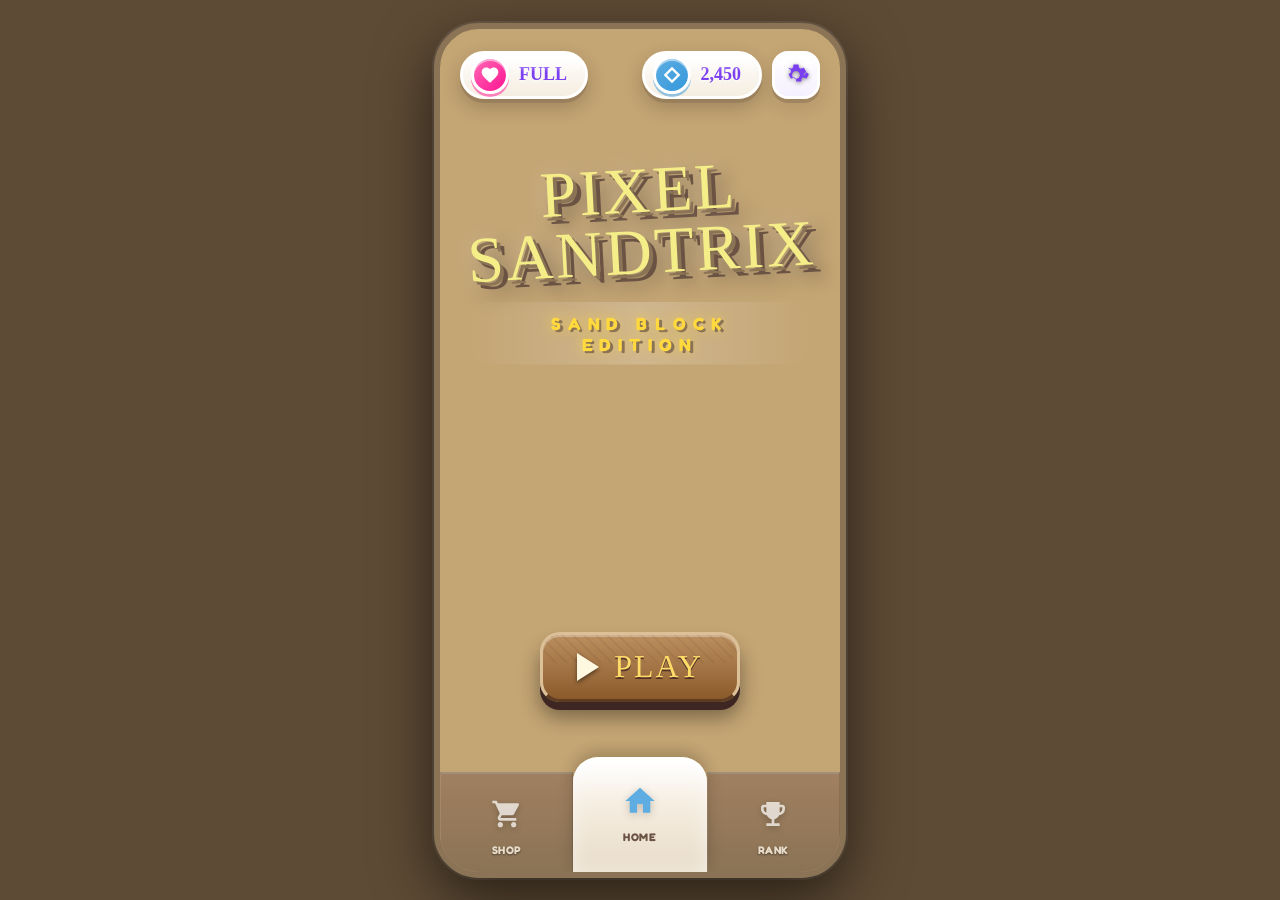
==== commit 882ffc87: "Update Image 2" ====
--- a/index.html
+++ b/index.html
@@ -1,4 +1,4 @@
-﻿<!DOCTYPE html>
+<!DOCTYPE html>
 <html lang="vi">
 
 <head>
@@ -35,7 +35,7 @@
             width: 100%;
             height: 100%;
             overflow: hidden;
-            background: #2b1f17 url('Asset/BackGround/Background.png') center top / cover no-repeat;
+            background: var(--sand-bg-outer);
             font-family: 'Fredoka', sans-serif;
         }
 
@@ -50,7 +50,7 @@
             overflow: hidden;
             width: 100%;
             height: 100%;
-            background: #2b1f17 url('Asset/BackGround/Background.png') center top / cover no-repeat;
+            background: var(--wood-medium);
         }
 
         @media (min-width: 500px) {
@@ -113,7 +113,7 @@
                     </div>
                 </div>
 
-                <!-- THANH QUÃ€ Táº¶NG (GIFT PROGRESS) -->
+                <!-- THANH QUÀ TẶNG (GIFT PROGRESS) -->
                 <div id="gift-progress-container">
                     <div class="gift-bar-bg">
                         <div class="gift-bar-fill" id="gift-fill" style="width: 0%;"></div>
@@ -121,7 +121,7 @@
                         <div class="gift-text" id="gift-text">0 / 1000</div>
                     </div>
                     <div class="gift-icon-box" id="gift-icon">
-                        <div class="gift-emoji">ðŸŽ</div>
+                        <div class="gift-emoji">🎁</div>
                     </div>
                 </div>
 
@@ -147,8 +147,8 @@
                     <h1 id="final-score">0</h1>
                 </div>
                 <div class="panel-buttons">
-                    <button class="btn-primary" onclick="window.enterGame()">ðŸ”„ PLAY AGAIN</button>
-                    <button class="btn-secondary" onclick="window.quitGame()">ðŸ  MENU</button>
+                    <button class="btn-primary" onclick="window.enterGame()">🔄 PLAY AGAIN</button>
+                    <button class="btn-secondary" onclick="window.quitGame()">🏠 MENU</button>
                 </div>
             </div>
         </div>
@@ -186,30 +186,30 @@
             <div class="tab-content-container">
                 <div id="tab-shop" class="tab-pane">
                     <div style="height:20px;"></div>
-                    <div class="shop-header">Cá»¬A HÃ€NG</div>
+                    <div class="shop-header">CỬA HÀNG</div>
                     <div class="shop-container">
                         <div class="shop-item">
                             <div style="font-size:13px; color:#9D5CFF; font-weight:bold; margin-bottom:8px;">BOMB PACK
                             </div>
-                            <div style="font-size:70px;">ðŸ’£</div>
-                            <button class="btn-buy" onclick="buyItem('bomb')">100 ðŸ’Ž</button>
+                            <div style="font-size:70px;">💣</div>
+                            <button class="btn-buy" onclick="buyItem('bomb')">100 💎</button>
                         </div>
                         <div class="shop-item">
                             <div style="font-size:13px; color:#9D5CFF; font-weight:bold; margin-bottom:8px;">WIPE PACK
                             </div>
-                            <div style="font-size:70px;">ðŸ’§</div>
-                            <button class="btn-buy" onclick="buyItem('eraser')">300 ðŸ’Ž</button>
+                            <div style="font-size:70px;">💧</div>
+                            <button class="btn-buy" onclick="buyItem('eraser')">300 💎</button>
                         </div>
                         <div class="shop-item">
                             <div style="font-size:13px; color:#9D5CFF; font-weight:bold; margin-bottom:8px;">VORTEX PACK
                             </div>
-                            <div style="font-size:70px;">ðŸŒ€</div>
-                            <button class="btn-buy" onclick="buyItem('vortex')">500 ðŸ’Ž</button>
+                            <div style="font-size:70px;">🌀</div>
+                            <button class="btn-buy" onclick="buyItem('vortex')">500 💎</button>
                         </div>
                         <div class="shop-item">
                             <div style="font-size:13px; color:#FF5757; font-weight:bold; margin-bottom:8px;">NO ADS
                             </div>
-                            <div style="font-size:60px;">ðŸš«</div>
+                            <div style="font-size:60px;">🚫</div>
                             <button class="btn-buy"
                                 style="background: linear-gradient(to bottom, #FFD93D, #FFC107); border-color:#FFF; color:#8B4500;"
                                 onclick="buyRealMoneyItem('no_ads')">$2.99</button>
@@ -217,7 +217,7 @@
                         <div class="shop-item">
                             <div style="font-size:13px; color:#FF8C42; font-weight:bold; margin-bottom:8px;">GEM PACK
                             </div>
-                            <div style="font-size:60px;">ðŸ’Ž</div>
+                            <div style="font-size:60px;">💎</div>
                             <button class="btn-buy" style="background: linear-gradient(to bottom, #5DADE2, #3498DB);"
                                 onclick="buyRealMoneyItem('gems_1000')">$0.99</button>
                         </div>
@@ -242,11 +242,11 @@
 
                 <div id="tab-rank" class="tab-pane">
                     <div style="height:20px;"></div>
-                    <div class="rank-header">Báº¢NG Xáº¾P Háº NG</div>
+                    <div class="rank-header">BẢNG XẾP HẠNG</div>
 
                     <div id="rank-list-container" style="overflow-y: auto; max-height: 75%; padding: 0 10px;">
-                        <!-- Äiá»ƒm sá»‘ tá»± Ä‘á»™ng cáº­p nháº­t á»Ÿ Ä‘Ã¢y -->
-                        <div style="text-align:center; color:#FFF; margin-top:20px;">Äang táº£i...</div>
+                        <!-- Điểm số tự động cập nhật ở đây -->
+                        <div style="text-align:center; color:#FFF; margin-top:20px;">Đang tải...</div>
                     </div>
                 </div>
             </div>
@@ -287,19 +287,19 @@
                 style="width: 300px; background: linear-gradient(to bottom, #FFFFFF, #FFF5F8); border: 4px solid #FFFFFF; border-radius: 25px; padding: 20px; text-align: center; box-shadow: 0 10px 30px rgba(0,0,0,0.3);">
                 <h2
                     style="font-family: 'Chewy', cursive; color: #FF8C42; font-size: 36px; margin-bottom: 25px; text-shadow: 2px 2px 0 #FFF, 4px 4px 0 rgba(0,0,0,0.1);">
-                    CÃ€I Äáº¶T</h2>
+                    CÀI ĐẶT</h2>
                 <div class="setting-row" onclick="toggleSetting('sound')"
                     style="display: flex; justify-content: space-between; align-items: center; background: #FFF; padding: 10px 15px; border-radius: 15px; margin-bottom: 10px; box-shadow: 0 4px 0 #E0E0E0; cursor: pointer;">
-                    <div style="font-weight: 700; color: #9D5CFF;">ðŸ”Š Ã‚M THANH</div>
+                    <div style="font-weight: 700; color: #9D5CFF;">🔊 ÂM THANH</div>
                     <div id="btn-sound" class="toggle-switch active" style="font-weight:bold; color:#52D681;">ON</div>
                 </div>
                 <div class="setting-row" onclick="toggleSetting('vfx')"
                     style="display: flex; justify-content: space-between; align-items: center; background: #FFF; padding: 10px 15px; border-radius: 15px; margin-bottom: 20px; box-shadow: 0 4px 0 #E0E0E0; cursor: pointer;">
-                    <div style="font-weight: 700; color: #9D5CFF;">âœ¨ HIá»†U á»¨NG</div>
+                    <div style="font-weight: 700; color: #9D5CFF;">✨ HIỆU ỨNG</div>
                     <div id="btn-vfx" class="toggle-switch active" style="font-weight:bold; color:#52D681;">ON</div>
                 </div>
                 <button class="btn-buy" onclick="closeSettings()"
-                    style="background: linear-gradient(to bottom, #FF5757, #E74C3C); width: 100%;">ÄÃ“NG</button>
+                    style="background: linear-gradient(to bottom, #FF5757, #E74C3C); width: 100%;">ĐÓNG</button>
             </div>
         </div>
 
@@ -308,16 +308,16 @@
                 style="width: 280px; background: #C4A574; border: 6px solid #8B7355; border-radius: 30px; padding: 25px; display: flex; flex-direction: column; gap: 15px; box-shadow: 0 15px 40px rgba(0,0,0,0.4);">
                 <div
                     style="text-align:center; font-family:'Chewy'; font-size:40px; color:#FFF; text-shadow: 2px 2px 0 #8B7355; margin-bottom:10px;">
-                    Táº M Dá»ªNG</div>
-                <button class="go-btn" onclick="togglePause()">TIáº¾P Tá»¤C</button>
+                    TẠM DỪNG</div>
+                <button class="go-btn" onclick="togglePause()">TIẾP TỤC</button>
                 <button class="go-btn" onclick="shopgame()"
-                    style="background: linear-gradient(to bottom, #FFD93D, #FFC107); box-shadow: 0 6px 0 #E59866;">Cá»¬A
-                    HÃ€NG</button>
+                    style="background: linear-gradient(to bottom, #FFD93D, #FFC107); box-shadow: 0 6px 0 #E59866;">CỬA
+                    HÀNG</button>
                 <button class="go-btn" onclick="openSettings('pause')"
-                    style="background: linear-gradient(to bottom, #9D5CFF, #8E44AD); box-shadow: 0 6px 0 #71368A;">CÃ€I
-                    Äáº¶T</button>
+                    style="background: linear-gradient(to bottom, #9D5CFF, #8E44AD); box-shadow: 0 6px 0 #71368A;">CÀI
+                    ĐẶT</button>
                 <button class="go-btn" onclick="quitGame()"
-                    style="background: linear-gradient(to bottom, #FF5757, #C0392B); box-shadow: 0 6px 0 #922B21;">THOÃT</button>
+                    style="background: linear-gradient(to bottom, #FF5757, #C0392B); box-shadow: 0 6px 0 #922B21;">THOÁT</button>
             </div>
         </div>
 
@@ -339,20 +339,20 @@
                 </div>
 
                 <div style="text-align:center; color:#FFF; margin-top:20px; font-weight:bold;">
-                    Quay Ä‘á»ƒ nháº­n quÃ  khá»§ng!
+                    Quay để nhận quà khủng!
                 </div>
             </div>
 
             <!-- Result Popup (Nested) -->
             <div id="wheel-result" class="hidden"
                 style="position:absolute; top:50%; left:50%; transform:translate(-50%,-50%); width:260px; background:#FFF; border-radius:20px; padding:20px; text-align:center; box-shadow:0 10px 40px rgba(0,0,0,0.5);">
-                <div style="font-size:18px; color:#5D4037; font-weight:bold; margin-bottom:10px;">Báº N NHáº¬N ÄÆ¯á»¢C</div>
-                <div id="wheel-prize-icon" style="font-size:60px; margin-bottom:10px;">ðŸ’Ž</div>
+                <div style="font-size:18px; color:#5D4037; font-weight:bold; margin-bottom:10px;">BẠN NHẬN ĐƯỢC</div>
+                <div id="wheel-prize-icon" style="font-size:60px; margin-bottom:10px;">💎</div>
                 <div id="wheel-prize-text"
                     style="font-size:24px; color:#E74C3C; font-weight:bold; font-family:'Chewy'; margin-bottom:15px;">
                     100 GEMS</div>
-                <button class="btn-buy" onclick="window.claimPrize()" style="background:#4CAF50; width:100%;">NHáº¬N
-                    QUÃ€</button>
+                <button class="btn-buy" onclick="window.claimPrize()" style="background:#4CAF50; width:100%;">NHẬN
+                    QUÀ</button>
             </div>
         </div>
     </div>
--- a/css/base.css
+++ b/css/base.css
@@ -1,22 +1,22 @@
-﻿/*
+/*
  * RESPONSIBILITY: Global Resets, Fonts, Variables (:root), and Body styling.
  * THEME: SANDTRIX (Wood & Sand)
  */
 
 /* Import Fonts */
 @import url('https://fonts.googleapis.com/css2?family=Fredoka:wght@400;600;700&family=Chewy&display=swap');
-/* Giá»¯ font game logic cÅ© Ä‘á»ƒ khÃ´ng lá»—i hiá»ƒn thá»‹ sá»‘/combo */
+/* Giữ font game logic cũ để không lỗi hiển thị số/combo */
 @import url('https://fonts.googleapis.com/css2?family=Rajdhani:wght@500;700&family=Orbitron:wght@700;900&display=swap');
 
 /* --- VARIABLES (:root) --- */
 :root {
-    /* SANDTRIX PALETTE (MÃ u chá»§ Ä‘áº¡o Gá»— & CÃ¡t) */
+    /* SANDTRIX PALETTE (Màu chủ đạo Gỗ & Cát) */
     --wood-light: #DEB887;
     --wood-medium: #C4A574;
     --wood-dark: #8B7355;
-    --sand-bg-outer: #5e4b35; /* MÃ u ná»n tá»‘i bÃªn ngoÃ i */
+    --sand-bg-outer: #5e4b35; /* Màu nền tối bên ngoài */
 
-    /* LEGACY CANDY COLORS (Giá»¯ láº¡i Ä‘á»ƒ cÃ¡c nÃºt logic cÅ© váº«n cÃ³ mÃ u) */
+    /* LEGACY CANDY COLORS (Giữ lại để các nút logic cũ vẫn có màu) */
     --candy-pink: #FF69B4;
     --candy-purple: #9D5CFF;
     --candy-blue: #5DADE2;
@@ -46,7 +46,7 @@
     padding: 0;
     box-sizing: border-box;
     -webkit-tap-highlight-color: transparent;
-    user-select: none; /* Cháº·n bÃ´i Ä‘en vÄƒn báº£n */
+    user-select: none; /* Chặn bôi đen văn bản */
     outline: none;
 }
 
@@ -57,12 +57,8 @@
     margin: 0;
     padding: 0;
     overflow: hidden;
-    /* Ná»n tá»‘i bao quanh (Máº·t bÃ n) */
-    background-color: #2b1f17;
-    background-image: url('../Asset/BackGround/Background.png');
-    background-size: cover;
-    background-position: center top;
-    background-repeat: no-repeat; 
+    /* Nền tối bao quanh (Mặt bàn) */
+    background: var(--sand-bg-outer); 
     display: flex;
     justify-content: center;
     align-items: center;
@@ -73,48 +69,44 @@
 /* --- APP CONTAINER (PHONE FRAME) --- */
 #app-container {
     position: relative;
-    /* Ná»n gá»— bÃªn trong Ä‘iá»‡n thoáº¡i */
-    background-color: #2b1f17;
-    background-image: url('../Asset/BackGround/Background.png');
-    background-size: cover;
-    background-position: center top;
-    background-repeat: no-repeat; 
+    /* Nền gỗ bên trong điện thoại */
+    background: var(--wood-medium); 
     overflow: hidden;
     
-    /* KÃ­ch thÆ°á»›c máº·c Ä‘á»‹nh cho Mobile */
+    /* Kích thước mặc định cho Mobile */
     width: 100%;
-    /* DÃ¹ng 100dvh Ä‘á»ƒ fix lá»—i thanh Ä‘á»‹a chá»‰ trÃªn trÃ¬nh duyá»‡t mobile */
+    /* Dùng 100dvh để fix lỗi thanh địa chỉ trên trình duyệt mobile */
     height: 100dvh; 
     
     display: flex;
     flex-direction: column;
 }
 
-/* GIAO DIá»†N DESKTOP: Giáº£ láº­p khung Ä‘iá»‡n thoáº¡i gá»— */
+/* GIAO DIỆN DESKTOP: Giả lập khung điện thoại gỗ */
 @media (min-width: 500px) {
     #app-container {
-        width: 412px;  /* Chiá»u rá»™ng chuáº©n */
-        height: 915px; /* Chiá»u cao chuáº©n */
+        width: 412px;  /* Chiều rộng chuẩn */
+        height: 915px; /* Chiều cao chuẩn */
         
-        /* Giá»›i háº¡n chiá»u cao khÃ´ng vÆ°á»£t quÃ¡ mÃ n hÃ¬nh PC */
+        /* Giới hạn chiều cao không vượt quá màn hình PC */
         max-height: 95vh;
         
-        /* Viá»n gá»— Ä‘áº­m */
+        /* Viền gỗ đậm */
         border: 6px solid var(--wood-dark);
         border-radius: 45px; 
         
-        /* Äá»• bÃ³ng sÃ¢u táº¡o cáº£m giÃ¡c 3D */
+        /* Đổ bóng sâu tạo cảm giác 3D */
         box-shadow: 
             0 20px 60px rgba(0, 0, 0, 0.6),
             0 0 0 2px rgba(255, 255, 255, 0.1);
             
-        /* Äáº£m báº£o cÄƒn giá»¯a container trong mÃ n hÃ¬nh lá»›n */
+        /* Đảm bảo căn giữa container trong màn hình lớn */
         margin: auto;
     }
 }
 
 /* --- CANVAS & GAME SCREEN FIXES --- */
-/* Äáº£m báº£o canvas game luÃ´n full mÃ n hÃ¬nh trong khung */
+/* Đảm bảo canvas game luôn full màn hình trong khung */
 #inner-screen {
     width: 100% !important;
     height: 100% !important;
@@ -134,7 +126,7 @@
 .overlay-backdrop {
     position: fixed;
     inset: 0;
-    background: rgba(0, 0, 0, 0.6); /* Ná»n tá»‘i má» */
+    background: rgba(0, 0, 0, 0.6); /* Nền tối mờ */
     backdrop-filter: blur(2px);
     z-index: 9999;
     display: flex;
--- a/css/layout.css
+++ b/css/layout.css
@@ -1,32 +1,28 @@
-﻿/*
+/*
  * RESPONSIBILITY: Main App Container, Background layers, and generic Layout utilities.
  * THEME: SANDTRIX (Wood & Sand)
  * FIX: Added correct Game Over layout logic.
  */
 
-/* --- FRAME (KHUNG á»¨NG Dá»¤NG) --- */
+/* --- FRAME (KHUNG ỨNG DỤNG) --- */
 #app-container {
-    position: relative; /* LÃ m má»‘c tá»a Ä‘á»™ cho cÃ¡c lá»›p absolute bÃªn trong */
-    overflow: hidden;   /* [QUAN TRá»ŒNG] Cáº¯t má»i thá»© trÃ n ra ngoÃ i (bo gÃ³c chuáº©n) */
+    position: relative; /* Làm mốc tọa độ cho các lớp absolute bên trong */
+    overflow: hidden;   /* [QUAN TRỌNG] Cắt mọi thứ tràn ra ngoài (bo góc chuẩn) */
     
-    background-color: #2b1f17;
-    background-image: url('../Asset/BackGround/Background.png');
-    background-size: cover;
-    background-position: center top;
-    background-repeat: no-repeat; 
+    background: var(--wood-medium); 
     
-    /* Máº·c Ä‘á»‹nh cho mobile: Full mÃ n hÃ¬nh */
+    /* Mặc định cho mobile: Full màn hình */
     width: 100%;
     height: 100%;
     display: flex;
     flex-direction: column;
 }
 
-/* Giao diá»‡n PC: Khung gá»— 3D */
+/* Giao diện PC: Khung gỗ 3D */
 @media (min-width: 500px) {
     #app-container {
         width: 412px;
-        height: 915px; /* Chiá»u cao chuáº©n UI Sand */
+        height: 915px; /* Chiều cao chuẩn UI Sand */
         max-height: 95vh;
         
         border: 6px solid var(--wood-dark);
@@ -51,7 +47,12 @@
 }
 
 #wood-canvas {
-    display: none;
+    position: absolute;
+    top: 0;
+    left: 0;
+    width: 100%;
+    height: 100%;
+    z-index: 0;
 }
 
 #sand-blocks-canvas {
@@ -101,9 +102,9 @@
    OVERLAYS (PAUSE & GAME OVER)
    ========================= */
 
-/* Lá»›p phá»§ chung cho Pause & Game Over */
+/* Lớp phủ chung cho Pause & Game Over */
 .overlay-backdrop {
-    position: absolute; /* BÃ¡m theo #app-container */
+    position: absolute; /* Bám theo #app-container */
     top: 0;
     left: 0;
     width: 100%;
@@ -118,16 +119,16 @@
     z-index: 200; 
 }
 
-/* RiÃªng cho Game Over - Pháº£i cao nháº¥t */
+/* Riêng cho Game Over - Phải cao nhất */
 #game-over {
-    position: absolute; /* [FIX] Tuyá»‡t Ä‘á»‘i khÃ´ng dÃ¹ng fixed */
+    position: absolute; /* [FIX] Tuyệt đối không dùng fixed */
     top: 0;
     left: 0;
     width: 100%;
     height: 100%;
-    z-index: 5000; /* Cao nháº¥t Ä‘á»ƒ Ä‘Ã¨ lÃªn Game Layer */
+    z-index: 5000; /* Cao nhất để đè lên Game Layer */
     
-    /* Máº·c Ä‘á»‹nh áº©n, CSS animation sáº½ xá»­ lÃ½ viá»‡c hiá»‡n */
+    /* Mặc định ẩn, CSS animation sẽ xử lý việc hiện */
     display: none; 
     justify-content: center;
     align-items: center;
@@ -135,7 +136,7 @@
     background: rgba(0, 0, 0, 0.85);
 }
 
-/* Khi kÃ­ch hoáº¡t */
+/* Khi kích hoạt */
 #game-over.active {
     display: flex;
 }
@@ -149,5 +150,5 @@
     display: flex;
     justify-content: center;
     align-items: center;
-    z-index: 5001; /* Cao hÆ¡n cáº£ Game Over náº¿u cáº§n chá»‰nh setting lÃºc thua */
+    z-index: 5001; /* Cao hơn cả Game Over nếu cần chỉnh setting lúc thua */
 }
--- a/css/ui/buttons.css
+++ b/css/ui/buttons.css
@@ -374,22 +374,4 @@
 @keyframes pulseBtn {
     0%, 100% { transform: scale(1); }
     50% { transform: scale(1.05); }
-}
-
-/* === Asset-based overrides (use PNG buttons) === */
-.btn-play-campaign {
-    background: url('../../Asset/Button/Play/Play.png') center/contain no-repeat !important;
-    background-color: transparent !important;
-    border: none !important;
-    box-shadow: none !important;
-    animation: none;
-}
-.btn-play-campaign > * { display: none; }
-
-.menu-btn {
-    background: url('../../Asset/Button/Settings/Settings.png') center/contain no-repeat !important;
-    background-color: transparent !important;
-    border: none !important;
-    box-shadow: none !important;
-}
-.menu-btn svg { display: none; }
+}
--- a/css/ui/bottom-nav.css
+++ b/css/ui/bottom-nav.css
@@ -1,4 +1,4 @@
-﻿/*
+/*
  * RESPONSIBILITY: Styling for the bottom taskbar/navigation.
  * THEME: SANDTRIX (Wood & Sand) - FIX FOR 3 BUTTONS
  */
@@ -9,19 +9,19 @@
     bottom: 0;
     left: 0;
     width: 100%;
-    height: calc(120px + var(--safe-bottom));
+    height: calc(var(--nav-height) + var(--safe-bottom));
     padding-bottom: var(--safe-bottom);
     
-    /* Ná»n trong suá»‘t hoáº·c gradient tá»‘i nháº¹ á»Ÿ Ä‘Ã¡y */
-    background: linear-gradient(to top, #00ffea 0%, #e78b00 55%, #ff3300 100%);
+    /* Nền trong suốt hoặc gradient tối nhẹ ở đáy */
+    background: linear-gradient(to top, rgba(0,0,0,0.15), transparent);
     
     border-top: none;
-    box-shadow: 0 -6px 12px rgba(0,0,0,0.12); 
+    box-shadow: none; 
     
     display: grid;
-    /* --- QUAN TRá»ŒNG: CHá»ˆNH Vá»€ 3 Cá»˜T CHO KHá»šP HTML (SHOP - HOME - RANK) --- */
+    /* --- QUAN TRỌNG: CHỈNH VỀ 3 CỘT CHO KHỚP HTML (SHOP - HOME - RANK) --- */
     grid-template-columns: repeat(3, 1fr); 
-    align-items: end; /* CÄƒn dÆ°á»›i Ä‘Ã¡y */
+    align-items: end; /* Căn dưới đáy */
     z-index: 100;
 }
 
@@ -35,48 +35,49 @@
     height: 100%;
     cursor: pointer;
     
-    /* Táº¡o hÃ¬nh khá»‘i phÃ­m Ä‘Ã n gá»— */
-    background: linear-gradient(to bottom, rgba(255,255,255,0.55), rgba(255,255,255,0.3));
-    border-top: 2px solid rgba(255, 255, 255, 0.35);
-    border-right: 1px solid rgba(0,0,0,0.05);
-    border-left: 1px solid rgba(255,255,255,0.15);
+    /* Tạo hình khối phím đàn gỗ */
+    background: linear-gradient(to bottom, #A08060, #8B7355);
+    border-top: 2px solid rgba(255, 255, 255, 0.2);
+    border-right: 1px solid rgba(0,0,0,0.1);
+    border-left: 1px solid rgba(255,255,255,0.1);
     
     transition: all 0.3s cubic-bezier(0.25, 0.8, 0.25, 1);
 }
 
 /* NAV ICON WRAPPER */
 .nav-icon-3d-wrapper {
-    width: 72px;
-    height: 72px;
+    width: 50px; 
+    height: 50px;
+    
     display: flex;
     justify-content: center;
     align-items: center;
-    background-color: rgba(255,255,255,0.25);
-    backdrop-filter: blur(2px);
-    border-radius: 18px;
-    border: 1px solid rgba(255,255,255,0.18);
-    box-shadow: inset 0 1px 2px rgba(255,255,255,0.4), 0 1px 3px rgba(0,0,0,0.06);
+    
+    background: transparent;
+    border: none;
+    box-shadow: none;
     transition: transform 0.3s;
 }
+
 .nav-icon-3d-wrapper::before {
     display: none;
 }
 
-/* --- ACTIVE STATE (KHI ÄÆ¯á»¢C CHá»ŒN) --- */
+/* --- ACTIVE STATE (KHI ĐƯỢC CHỌN) --- */
 .nav-btn.active {
-    /* Giáº£m Ä‘á»™ cao xuá»‘ng 115% Ä‘á»ƒ cÃ¢n Ä‘á»‘i vá»›i chiá»u rá»™ng nÃºt 3 cá»™t */
-    height: 125%;
-    margin-top: -18%;
+    /* Giảm độ cao xuống 115% để cân đối với chiều rộng nút 3 cột */
+    height: 115%; 
+    margin-top: -15%;
     z-index: 101;
     
-    /* Ná»n sÃ¡ng mÃ u giáº¥y/gá»— nháº¡t */
-    background: linear-gradient(to bottom, #00e1ff 0%, #46e3e9 45%, #e6f3ff 100%);
-    border-top: 5px solid #018f8f; 
+    /* Nền sáng màu giấy/gỗ nhạt */
+    background: linear-gradient(to bottom, #FFFFFF 0%, #F5EDE0 40%, #E8DCC8 100%);
+    border-top: 4px solid #FFFFFF; 
     
-    /* Bo trÃ²n */
+    /* Bo tròn */
     border-radius: 25px 25px 0 0;
     
-    /* Äá»• bÃ³ng 3D */
+    /* Đổ bóng 3D */
     box-shadow: 
         0 -5px 15px rgba(0, 0, 0, 0.2),
         inset 0 0 20px rgba(255, 255, 255, 0.5);
@@ -88,12 +89,12 @@
 }
 
 .nav-btn.active .nav-icon-3d-wrapper {
-    transform: scale(1.02);
+    transform: scale(1.1);
 }
 
 /* --- ICONS (SVG) --- */
 .nav-btn svg {
-    /* Icon to hÆ¡n má»™t chÃºt vÃ¬ nÃºt rá»™ng hÆ¡n */
+    /* Icon to hơn một chút vì nút rộng hơn */
     width: 32px; 
     height: 32px;
     fill: #FFFFFF; 
@@ -107,18 +108,18 @@
     filter: drop-shadow(0 2px 4px rgba(0,0,0,0.2));
 }
 
-/* MÃ€U Sáº®C RIÃŠNG CHO Tá»ªNG TAB KHI ACTIVE */
-/* Shop - VÃ ng Cam */
+/* MÀU SẮC RIÊNG CHO TỪNG TAB KHI ACTIVE */
+/* Shop - Vàng Cam */
 .nav-btn[data-target="tab-shop"].active svg { fill: #FF8C42; }
 
-/* Home - Xanh Biá»ƒn */
+/* Home - Xanh Biển */
 .nav-btn[data-target="tab-home"].active svg { fill: #5DADE2; }
 
-/* Rank - Há»“ng */
+/* Rank - Hồng */
 .nav-btn[data-target="tab-rank"].active svg { fill: #FF69B4; }
 
 
-/* --- LABELS (CHá»® DÆ¯á»šI ICON) --- */
+/* --- LABELS (CHỮ DƯỚI ICON) --- */
 .nav-label {
     margin-top: 4px;
     font-size: 11px;
@@ -127,47 +128,24 @@
     text-transform: uppercase;
     transition: color 0.2s;
     
-    color: #6c6f73; /* MÃ u kem nháº¡t trÃªn ná»n gá»— tá»‘i */
-    text-shadow: 0 1px 2px rgba(255,255,255,0.8);
+    color: #E8DCC8; /* Màu kem nhạt trên nền gỗ tối */
+    text-shadow: 0 1px 2px rgba(0,0,0,0.5);
 }
 
 .nav-btn.active .nav-label {
-    color: #2f3a4a; /* MÃ u nÃ¢u Ä‘áº­m trÃªn ná»n sÃ¡ng */
+    color: #6B5344; /* Màu nâu đậm trên nền sáng */
     font-weight: 900;
     text-shadow: none;
 }
 
-/* --- NÃšT HOME (Giá»¯a) --- */
+/* --- NÚT HOME (Giữa) --- */
 .nav-btn.nav-home .nav-icon-3d-wrapper {
-    width: 84px;
-    height: 84px;
+    width: 55px;
+    height: 55px;
     margin-top: 0; 
 }
 
 .nav-btn.nav-home svg {
-    width: 40px;
-    height: 40px;
-}
-
-/* === Asset-based icons === */
-.nav-btn svg {
-    display: none;
-}
-
-.nav-icon-3d-wrapper {
-    background-size: contain;
-    background-repeat: no-repeat;
-    background-position: center;
-}
-
-.nav-btn[data-target="tab-home"] .nav-icon-3d-wrapper {
-    background-image: url('../../Asset/Button/Home/Home.png');
-}
-
-.nav-btn[data-target="tab-shop"] .nav-icon-3d-wrapper {
-    background-image: url('../../Asset/Button/Shop/Shop.png');
-}
-
-.nav-btn[data-target="tab-rank"] .nav-icon-3d-wrapper {
-    background-image: url('../../Asset/Button/Cup/Troy.png');
-}
+    width: 36px;
+    height: 36px;
+}
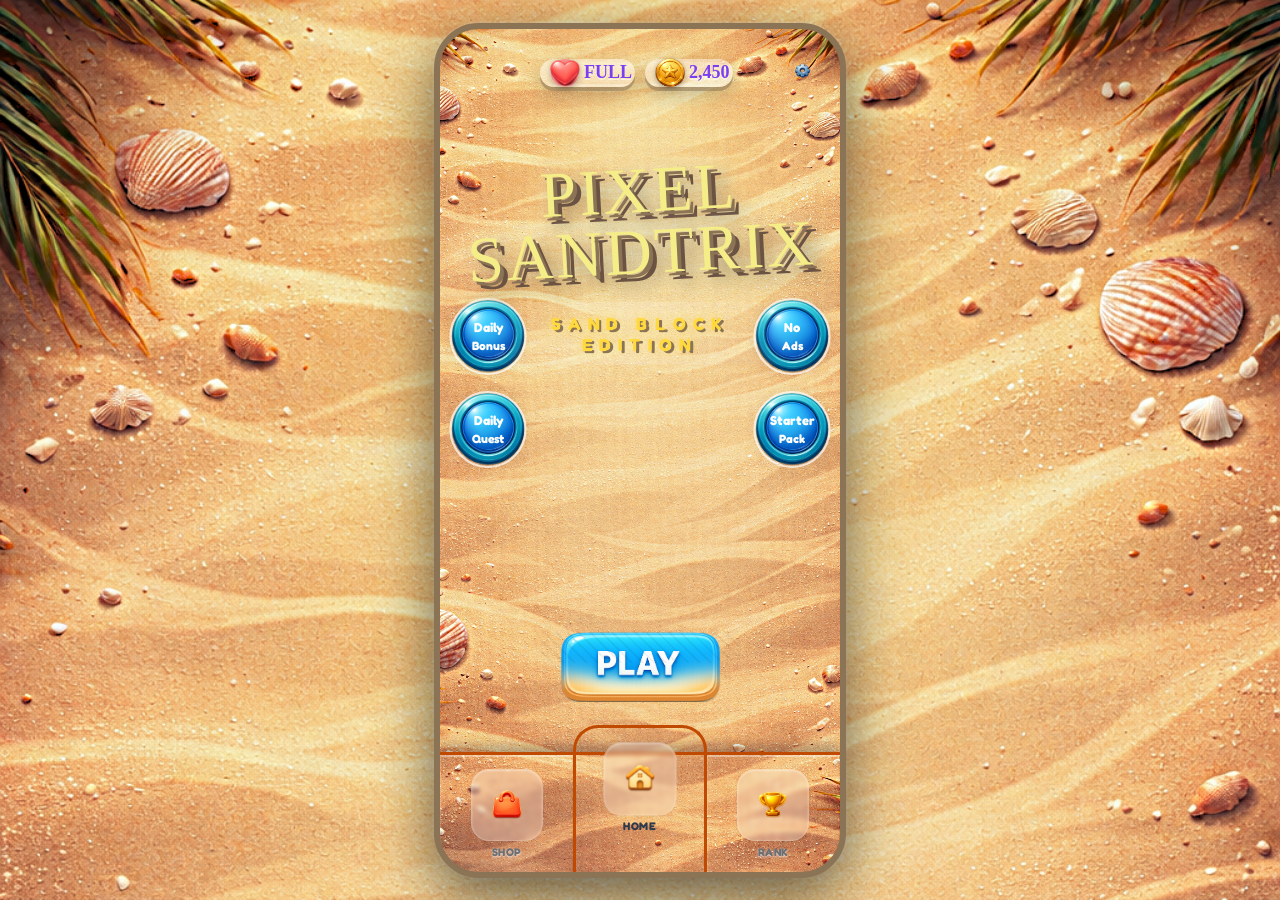
==== commit 7a4fcc26: "update" ====
--- a/index.html
+++ b/index.html
@@ -1,4 +1,4 @@
-<!DOCTYPE html>
+﻿<!DOCTYPE html>
 <html lang="vi">
 
 <head>
@@ -20,6 +20,7 @@
     <link rel="stylesheet" href="css/ui/bottom-nav.css">
     <link rel="stylesheet" href="css/ui/modals.css">
     <link rel="stylesheet" href="css/ui/spin-wheel.css">
+    <link rel="stylesheet" href="css/ui/promo-badges.css">
 
 
     <style>
@@ -35,7 +36,7 @@
             width: 100%;
             height: 100%;
             overflow: hidden;
-            background: var(--sand-bg-outer);
+            background: #2b1f17 url('Asset/BackGround/Background.png') center top / cover no-repeat;
             font-family: 'Fredoka', sans-serif;
         }
 
@@ -50,7 +51,7 @@
             overflow: hidden;
             width: 100%;
             height: 100%;
-            background: var(--wood-medium);
+            background: #2b1f17 url('Asset/BackGround/Background.png') center top / cover no-repeat;
         }
 
         @media (min-width: 500px) {
@@ -97,9 +98,7 @@
 
                 <div class="hud-top">
                     <div class="hud-diamond-pill">
-                        <svg class="diamond-icon" viewBox="0 0 24 24" width="20" height="20">
-                            <path fill="#5DADE2" stroke="#FFFFFF" stroke-width="1.5" d="M12 2L2 9l10 13 10-13-10-7z" />
-                        </svg>
+                        <img class="diamond-icon coin-icon" src="Asset/IconGame/Gold/Gold.png" width="22" height="22" alt="coin">
                         <span id="game-diamond-display">0</span>
                     </div>
 
@@ -113,7 +112,7 @@
                     </div>
                 </div>
 
-                <!-- THANH QUÀ TẶNG (GIFT PROGRESS) -->
+                <!-- THANH QUÃ€ Táº¶NG (GIFT PROGRESS) -->
                 <div id="gift-progress-container">
                     <div class="gift-bar-bg">
                         <div class="gift-bar-fill" id="gift-fill" style="width: 0%;"></div>
@@ -121,7 +120,7 @@
                         <div class="gift-text" id="gift-text">0 / 1000</div>
                     </div>
                     <div class="gift-icon-box" id="gift-icon">
-                        <div class="gift-emoji">🎁</div>
+                        <div class="gift-emoji">ðŸŽ</div>
                     </div>
                 </div>
 
@@ -147,8 +146,8 @@
                     <h1 id="final-score">0</h1>
                 </div>
                 <div class="panel-buttons">
-                    <button class="btn-primary" onclick="window.enterGame()">🔄 PLAY AGAIN</button>
-                    <button class="btn-secondary" onclick="window.quitGame()">🏠 MENU</button>
+                    <button class="btn-primary" onclick="window.enterGame()">ðŸ”„ PLAY AGAIN</button>
+                    <button class="btn-secondary" onclick="window.quitGame()">ðŸ  MENU</button>
                 </div>
             </div>
         </div>
@@ -158,20 +157,13 @@
             <div class="top-resource-bar">
                 <div class="res-pill">
                     <div class="res-icon-circle">
-                        <svg style="width:20px; height:20px; fill:#FFFFFF" viewBox="0 0 24 24">
-                            <path
-                                d="M12 21.35l-1.45-1.32C5.4 15.36 2 12.28 2 8.5 2 5.42 4.42 3 7.5 3c1.74 0 3.41.81 4.5 2.09C13.09 3.81 14.76 3 16.5 3 19.58 3 22 5.42 22 8.5c0 3.78-3.4 6.86-8.55 11.54L12 21.35z" />
-                        </svg>
+                        <img class="res-heart-icon" src="Asset/IconGame/Heart/Heart.png" width="22" height="22" alt="heart">
                     </div>
                     <span class="res-val">FULL</span>
                 </div>
 
                 <div class="res-pill" style="margin-left:auto; margin-right:10px;">
-                    <div class="res-icon-circle diamond">
-                        <svg style="width:20px; height:20px; fill:#FFFFFF" viewBox="0 0 24 24">
-                            <path d="M12,2L2,12l10,10l10-10L12,2z M12,18l-6-6l6-6l6,6L12,18z" />
-                        </svg>
-                    </div>
+                    <div class="res-icon-circle diamond"><img class="coin-icon" src="Asset/IconGame/Gold/Gold.png" width="22" height="22" alt="coin"></div>
                     <span class="res-val" id="menu-diamond-display">2,450</span>
                 </div>
 
@@ -183,33 +175,42 @@
                 </div>
             </div>
 
+            <div class="promo-badges">
+                <div class="promo-badge-col left">
+                    <canvas id="promo-badges-left"></canvas>
+                </div>
+                <div class="promo-badge-col right">
+                    <canvas id="promo-badges-right"></canvas>
+                </div>
+            </div>
+
             <div class="tab-content-container">
                 <div id="tab-shop" class="tab-pane">
                     <div style="height:20px;"></div>
-                    <div class="shop-header">CỬA HÀNG</div>
+                    <div class="shop-header">Cá»¬A HÃ€NG</div>
                     <div class="shop-container">
                         <div class="shop-item">
                             <div style="font-size:13px; color:#9D5CFF; font-weight:bold; margin-bottom:8px;">BOMB PACK
                             </div>
-                            <div style="font-size:70px;">💣</div>
-                            <button class="btn-buy" onclick="buyItem('bomb')">100 💎</button>
+                            <div style="font-size:70px;">ðŸ’£</div>
+                            <button class="btn-buy" onclick="buyItem('bomb')">100 ðŸ’Ž</button>
                         </div>
                         <div class="shop-item">
                             <div style="font-size:13px; color:#9D5CFF; font-weight:bold; margin-bottom:8px;">WIPE PACK
                             </div>
-                            <div style="font-size:70px;">💧</div>
-                            <button class="btn-buy" onclick="buyItem('eraser')">300 💎</button>
+                            <div style="font-size:70px;">ðŸ’§</div>
+                            <button class="btn-buy" onclick="buyItem('eraser')">300 ðŸ’Ž</button>
                         </div>
                         <div class="shop-item">
                             <div style="font-size:13px; color:#9D5CFF; font-weight:bold; margin-bottom:8px;">VORTEX PACK
                             </div>
-                            <div style="font-size:70px;">🌀</div>
-                            <button class="btn-buy" onclick="buyItem('vortex')">500 💎</button>
+                            <div style="font-size:70px;">ðŸŒ€</div>
+                            <button class="btn-buy" onclick="buyItem('vortex')">500 ðŸ’Ž</button>
                         </div>
                         <div class="shop-item">
                             <div style="font-size:13px; color:#FF5757; font-weight:bold; margin-bottom:8px;">NO ADS
                             </div>
-                            <div style="font-size:60px;">🚫</div>
+                            <div style="font-size:60px;">ðŸš«</div>
                             <button class="btn-buy"
                                 style="background: linear-gradient(to bottom, #FFD93D, #FFC107); border-color:#FFF; color:#8B4500;"
                                 onclick="buyRealMoneyItem('no_ads')">$2.99</button>
@@ -217,7 +218,7 @@
                         <div class="shop-item">
                             <div style="font-size:13px; color:#FF8C42; font-weight:bold; margin-bottom:8px;">GEM PACK
                             </div>
-                            <div style="font-size:60px;">💎</div>
+                            <div style="font-size:60px;">ðŸ’Ž</div>
                             <button class="btn-buy" style="background: linear-gradient(to bottom, #5DADE2, #3498DB);"
                                 onclick="buyRealMoneyItem('gems_1000')">$0.99</button>
                         </div>
@@ -242,11 +243,11 @@
 
                 <div id="tab-rank" class="tab-pane">
                     <div style="height:20px;"></div>
-                    <div class="rank-header">BẢNG XẾP HẠNG</div>
+                    <div class="rank-header">Báº¢NG Xáº¾P Háº NG</div>
 
                     <div id="rank-list-container" style="overflow-y: auto; max-height: 75%; padding: 0 10px;">
-                        <!-- Điểm số tự động cập nhật ở đây -->
-                        <div style="text-align:center; color:#FFF; margin-top:20px;">Đang tải...</div>
+                        <!-- Äiá»ƒm sá»‘ tá»± Ä‘á»™ng cáº­p nháº­t á»Ÿ Ä‘Ã¢y -->
+                        <div style="text-align:center; color:#FFF; margin-top:20px;">Äang táº£i...</div>
                     </div>
                 </div>
             </div>
@@ -287,19 +288,19 @@
                 style="width: 300px; background: linear-gradient(to bottom, #FFFFFF, #FFF5F8); border: 4px solid #FFFFFF; border-radius: 25px; padding: 20px; text-align: center; box-shadow: 0 10px 30px rgba(0,0,0,0.3);">
                 <h2
                     style="font-family: 'Chewy', cursive; color: #FF8C42; font-size: 36px; margin-bottom: 25px; text-shadow: 2px 2px 0 #FFF, 4px 4px 0 rgba(0,0,0,0.1);">
-                    CÀI ĐẶT</h2>
+                    Cài Đặt</h2>
                 <div class="setting-row" onclick="toggleSetting('sound')"
                     style="display: flex; justify-content: space-between; align-items: center; background: #FFF; padding: 10px 15px; border-radius: 15px; margin-bottom: 10px; box-shadow: 0 4px 0 #E0E0E0; cursor: pointer;">
-                    <div style="font-weight: 700; color: #9D5CFF;">🔊 ÂM THANH</div>
+                    <div style="font-weight: 700; color: #9D5CFF;">Âm Thanh</div>
                     <div id="btn-sound" class="toggle-switch active" style="font-weight:bold; color:#52D681;">ON</div>
                 </div>
                 <div class="setting-row" onclick="toggleSetting('vfx')"
                     style="display: flex; justify-content: space-between; align-items: center; background: #FFF; padding: 10px 15px; border-radius: 15px; margin-bottom: 20px; box-shadow: 0 4px 0 #E0E0E0; cursor: pointer;">
-                    <div style="font-weight: 700; color: #9D5CFF;">✨ HIỆU ỨNG</div>
+                    <div style="font-weight: 700; color: #9D5CFF;">Hiệu ứng</div>
                     <div id="btn-vfx" class="toggle-switch active" style="font-weight:bold; color:#52D681;">ON</div>
                 </div>
                 <button class="btn-buy" onclick="closeSettings()"
-                    style="background: linear-gradient(to bottom, #FF5757, #E74C3C); width: 100%;">ĐÓNG</button>
+                    style="background: linear-gradient(to bottom, #FF5757, #E74C3C); width: 100%;">Đóng</button>
             </div>
         </div>
 
@@ -308,16 +309,16 @@
                 style="width: 280px; background: #C4A574; border: 6px solid #8B7355; border-radius: 30px; padding: 25px; display: flex; flex-direction: column; gap: 15px; box-shadow: 0 15px 40px rgba(0,0,0,0.4);">
                 <div
                     style="text-align:center; font-family:'Chewy'; font-size:40px; color:#FFF; text-shadow: 2px 2px 0 #8B7355; margin-bottom:10px;">
-                    TẠM DỪNG</div>
-                <button class="go-btn" onclick="togglePause()">TIẾP TỤC</button>
+                    Táº M Dá»ªNG</div>
+                <button class="go-btn" onclick="togglePause()">TIáº¾P Tá»¤C</button>
                 <button class="go-btn" onclick="shopgame()"
-                    style="background: linear-gradient(to bottom, #FFD93D, #FFC107); box-shadow: 0 6px 0 #E59866;">CỬA
-                    HÀNG</button>
+                    style="background: linear-gradient(to bottom, #FFD93D, #FFC107); box-shadow: 0 6px 0 #E59866;">Cá»¬A
+                    HÃ€NG</button>
                 <button class="go-btn" onclick="openSettings('pause')"
-                    style="background: linear-gradient(to bottom, #9D5CFF, #8E44AD); box-shadow: 0 6px 0 #71368A;">CÀI
-                    ĐẶT</button>
+                    style="background: linear-gradient(to bottom, #9D5CFF, #8E44AD); box-shadow: 0 6px 0 #71368A;">CÃ€I
+                    Äáº¶T</button>
                 <button class="go-btn" onclick="quitGame()"
-                    style="background: linear-gradient(to bottom, #FF5757, #C0392B); box-shadow: 0 6px 0 #922B21;">THOÁT</button>
+                    style="background: linear-gradient(to bottom, #FF5757, #C0392B); box-shadow: 0 6px 0 #922B21;">THOÃT</button>
             </div>
         </div>
 
@@ -339,26 +340,30 @@
                 </div>
 
                 <div style="text-align:center; color:#FFF; margin-top:20px; font-weight:bold;">
-                    Quay để nhận quà khủng!
+                    Quay Ä‘á»ƒ nháº­n quÃ  khá»§ng!
                 </div>
             </div>
 
             <!-- Result Popup (Nested) -->
             <div id="wheel-result" class="hidden"
                 style="position:absolute; top:50%; left:50%; transform:translate(-50%,-50%); width:260px; background:#FFF; border-radius:20px; padding:20px; text-align:center; box-shadow:0 10px 40px rgba(0,0,0,0.5);">
-                <div style="font-size:18px; color:#5D4037; font-weight:bold; margin-bottom:10px;">BẠN NHẬN ĐƯỢC</div>
-                <div id="wheel-prize-icon" style="font-size:60px; margin-bottom:10px;">💎</div>
+                <div style="font-size:18px; color:#5D4037; font-weight:bold; margin-bottom:10px;">Báº N NHáº¬N ÄÆ¯á»¢C</div>
+                <div id="wheel-prize-icon" style="font-size:60px; margin-bottom:10px;">ðŸ’Ž</div>
                 <div id="wheel-prize-text"
                     style="font-size:24px; color:#E74C3C; font-weight:bold; font-family:'Chewy'; margin-bottom:15px;">
                     100 GEMS</div>
-                <button class="btn-buy" onclick="window.claimPrize()" style="background:#4CAF50; width:100%;">NHẬN
-                    QUÀ</button>
+                <button class="btn-buy" onclick="window.claimPrize()" style="background:#4CAF50; width:100%;">NHáº¬N
+                    QUÃ€</button>
             </div>
         </div>
     </div>
 
+    <script type="module">
+        import { initPromoBadges } from './js/ui/promoBadges.js';
+        initPromoBadges();
+    </script>
     <script type="module" src="./js/main.js"></script>
 
 </body>
 
-</html>+</html>
--- a/css/game-ui.css
+++ b/css/game-ui.css
@@ -1,4 +1,4 @@
-/* =========================
+﻿/* =========================
    HUD TOP (TOP BAR)
    ========================= */
 .hud-top {
@@ -27,33 +27,24 @@
 }
 
 /* --- 1. DIAMOND PILL (LEFT) --- */
-.hud-diamond-pill {
-    background: #3E2723;
-    border: 2px solid #8D6E63;
-    border-radius: 20px;
-    height: 40px;
-    padding: 0 12px 0 8px;
-
-    display: flex;
-    align-items: center;
-    gap: 6px;
-
-    box-shadow: 0 4px 6px rgba(0, 0, 0, 0.4);
+
+    /* background: rgba(0,0,0,0.35);
+    border: 1px solid rgba(255,255,255,0.18);
     transition: transform 0.2s;
-}
+} */
 
 .hud-diamond-pill span {
     font-family: 'Fredoka', sans-serif;
-    font-weight: 700;
-    font-size: 18px;
-    color: #5DADE2;
-    text-shadow: 1px 1px 0 #000;
-    margin-top: 2px;
-}
-
-.diamond-icon {
+    font-weight: 600;
+    font-size: 20px;
+    color: #e2d55d;
+    text-shadow: 2px 2px 0 #000;
+    margin-top: 1px;
+}
+
+/* .diamond-icon {
     filter: drop-shadow(0 0 5px rgba(93, 173, 226, 0.6));
-}
+} */
 
 /* --- 2. SETTINGS BTN (RIGHT) --- */
 .menu-btn {
@@ -363,14 +354,14 @@
     transform: translateX(-50%);
 
     width: 340px;
-    /* [UPDATED] Tăng độ dài (was 220px) */
+    /* [UPDATED] TÄƒng Ä‘á»™ dÃ i (was 220px) */
     height: 25px;
-    /* [UPDATED] Dày hơn xíu */
+    /* [UPDATED] DÃ y hÆ¡n xÃ­u */
 
     display: flex;
     align-items: center;
     z-index: 60;
-    /* Thấp hơn HUD một xíu nhưng cao hơn game */
+    /* Tháº¥p hÆ¡n HUD má»™t xÃ­u nhÆ°ng cao hÆ¡n game */
     pointer-events: none;
 }
 
@@ -378,14 +369,14 @@
     flex: 1;
     height: 100%;
     background: #5D4037;
-    /* Màu gỗ tối */
+    /* MÃ u gá»— tá»‘i */
     border: 2px solid #8D6E63;
     border-radius: 4px;
-    /* Hình chữ nhật, bo nhẹ */
+    /* HÃ¬nh chá»¯ nháº­t, bo nháº¹ */
     position: relative;
     box-shadow: 0 3px 5px rgba(0, 0, 0, 0.5);
     overflow: hidden;
-    /* Để cắt phần fill */
+    /* Äá»ƒ cáº¯t pháº§n fill */
 }
 
 .gift-bar-fill {
@@ -417,7 +408,7 @@
     }
 }
 
-/* Hiệu ứng bóng kính */
+/* Hiá»‡u á»©ng bÃ³ng kÃ­nh */
 .gift-bar-glare {
     position: absolute;
     top: 0;
@@ -450,7 +441,7 @@
     width: 32px;
     height: 32px;
     margin-left: -10px;
-    /* Đè lên cuối thanh một chút */
+    /* ÄÃ¨ lÃªn cuá»‘i thanh má»™t chÃºt */
     position: relative;
     z-index: 2;
 
@@ -458,7 +449,7 @@
     justify-content: center;
     align-items: center;
 
-    /* Animation rung nhẹ mời gọi */
+    /* Animation rung nháº¹ má»i gá»i */
     animation: gift-wobble 2s infinite ease-in-out;
 }
 
@@ -495,12 +486,12 @@
     }
 }
 
-/* Khi đầy thanh, hộp quà rung mạnh hơn */
+/* Khi Ä‘áº§y thanh, há»™p quÃ  rung máº¡nh hÆ¡n */
 .gift-icon-box.ready {
     animation: gift-ready 0.6s infinite;
     cursor: pointer;
     pointer-events: auto;
-    /* Cho phép bấm */
+    /* Cho phÃ©p báº¥m */
 }
 
 @keyframes gift-ready {
@@ -518,7 +509,7 @@
     }
 }
 
-/* Hiệu ứng Pulse khi thanh quà tăng lên */
+/* Hiá»‡u á»©ng Pulse khi thanh quÃ  tÄƒng lÃªn */
 .gift-bar-bg.pulse {
     animation: bar-pulse 0.3s ease-out;
 }
@@ -539,4 +530,12 @@
         transform: scale(1);
         box-shadow: 0 0 0 rgba(255, 217, 61, 0);
     }
-}+}
+
+.diamond-icon,
+.coin-icon {
+    width: 22px;
+    height: 22px;
+    object-fit: contain;
+    filter: drop-shadow(0 1px 2px rgba(0, 0, 0, 0.25));
+}
--- a/css/ui/top-bar.css
+++ b/css/ui/top-bar.css
@@ -1,85 +1,81 @@
-/*
- * RESPONSIBILITY: Styling for the top resource display (Diamonds, Energy/Lives).
+﻿/* * RESPONSIBILITY: Styling for the top resource display (Diamonds, Energy/Lives).
  * THEME: SANDTRIX (Wood & Sand)
  */
 
 .top-resource-bar {
     position: absolute; 
-    top: 0; left: 0; 
+    top: 30px; 
+    left: 0; 
     width: 100%; 
     height: calc(var(--top-height) + var(--safe-top));
     padding-top: var(--safe-top);
     display: flex; 
-    align-items: flex-end;
-    padding-bottom: 15px; 
-    padding-left: 20px; padding-right: 20px;
+    align-items: flex-start; /* Căn các icon tài nguyên lên đỉnh */
+    padding-left: 100px; 
+    padding-right: 100px;
     z-index: 50; 
     pointer-events: none;
+    /* Lưu ý: Không dùng justify-content: space-between ở đây 
+       để dễ điều chỉnh thủ công nút settings */
 }
 
 .top-resource-bar > * {
     pointer-events: auto;
 }
 
-/* VIÊN THUỐC HIỂN THỊ TÀI NGUYÊN */
+/* --- PHẦN ĐIỀU CHỈNH RIÊNG NÚT SETTINGS --- */
+.top-resource-bar .menu-btn {
+    position: absolute; /* Tách biệt hoàn toàn khỏi dòng chảy của Kim cương/Máu */
+    
+    /* Điều chỉnh 2 dòng này để thay đổi vị trí tùy ý */
+    right: 20px;  /* Khoảng cách từ lề phải màn hình */
+    top: -5px;     /* Khoảng cách từ đỉnh thanh bar (top: 30px ở trên) */
+    
+    /* Nếu muốn căn giữa theo chiều dọc của thanh bar, dùng cụm này:
+    top: 50%;
+    transform: translateY(-50%); 
+    */
+    
+    margin: 0; 
+    z-index: 51;
+}
+
+/* --- CẤU TRÚC VIÊN THUỐC TÀI NGUYÊN --- */
 .res-pill {
-    /* Nền màu kem/trắng ngà thay vì trắng tím */
-    background: linear-gradient(to bottom, #FFFFFF, #F5EDE0);
-    border: 3px solid #FFFFFF;
+    background: linear-gradient(to bottom, #ffffff7e, #ffffff59);
+    border: 3px solid #ffffff0e;
     border-radius: 25px;
-    height: 48px;
-    padding: 0 18px 0 8px;
+    height: 28px;
+    padding: 0 0px 0 8px;
     display: flex;
     align-items: center;
-    gap: 10px;
-    
-    /* Shadow màu nâu gỗ */
+    gap: 5px;
     box-shadow: 
         0 4px 0 rgba(139, 115, 85, 0.5),
         0 8px 20px rgba(0, 0, 0, 0.2);
     position: relative;
-}
-
-/* Hiệu ứng bóng kính (Giữ nguyên để tạo độ nổi) */
-.res-pill::before {
-    content: '';
-    position: absolute;
-    top: 2px;
-    left: 4px;
-    right: 4px;
-    height: 40%;
-    background: linear-gradient(to bottom, rgba(255, 255, 255, 0.8), transparent);
-    border-radius: 20px;
-    pointer-events: none;
+    margin-right: 10px; /* Khoảng cách giữa Tim và Kim cương */
 }
 
 /* ICON TRÒN (MÁU/ENERGY) */
 .res-icon-circle {
-    width: 38px;
-    height: 38px;
+    width: 28px;
+    height: 28px;
     border-radius: 50%;
     display: flex;
     justify-content: center;
     align-items: center;
-    
-    /* Giữ màu hồng cho Máu/Tim */
-    background: linear-gradient(135deg, #FF69B4, #FF1493);
-    border: 3px solid #FFFFFF;
-    
-    /* Shadow hồng đậm */
-    box-shadow: 
-        0 3px 0 rgba(255, 20, 147, 0.5),
-        inset 0 2px 0 rgba(255, 255, 255, 0.5);
+    background: radial-gradient(circle at 30% 30%, #ff8a80 0%, #ff5252 55%, #e53935 100%);
+    border: 2px solid rgba(255, 255, 255, 0.4);
+    box-shadow: inset 0 2px 4px rgba(255, 255, 255, 0.35), 0 2px 6px rgba(0, 0, 0, 0.22);
     position: relative;
 }
 
 /* ICON TRÒN (KIM CƯƠNG) */
 .res-icon-circle.diamond {
-    /* Giữ màu xanh cho Kim Cương */
-    background: linear-gradient(135deg, #5DADE2, #3498DB);
-    box-shadow: 
-        0 3px 0 rgba(52, 152, 219, 0.5),
-        inset 0 2px 0 rgba(255, 255, 255, 0.5);
+    background: radial-gradient(circle at 30% 30%, #ffe082 0%, #ffc107 55%, #ffb300 100%);
+    border: 2px solid rgba(255, 255, 255, 0.5);
+    box-shadow: inset 0 2px 4px rgba(255, 255, 255, 0.4), 0 2px 6px rgba(0, 0, 0, 0.2);
 }
 
 /* SỐ LƯỢNG TÀI NGUYÊN */
@@ -87,10 +83,15 @@
     font-family: 'Chewy', cursive;
     font-size: 18px;
     font-weight: bold;
-    
-    /* Màu tím đậm để tương phản tốt trên nền kem */
     color: #7B3FF2;
     text-shadow: 0 2px 0 rgba(255, 255, 255, 0.5);
     min-width: 40px;
     text-align: center;
+}
+
+.res-icon-circle img, .res-heart-icon, .coin-icon {
+    width: 30px;
+    height: 30px;
+    object-fit: contain;
+    filter: drop-shadow(0 1px 2px rgba(0,0,0,0.18));
 }
--- a/css/ui/buttons.css
+++ b/css/ui/buttons.css
@@ -5,11 +5,11 @@
 
 /* --- NÚT VUÔNG NHỎ (Settings, Pause, Menu) --- */
 .menu-btn {
-    width: 48px;
-    height: 48px;
+    width: 35px;
+    height: 35px;
     /* Gradient trắng ngà voi */
-    background: linear-gradient(to bottom, #FFFFFF, #F5F0FF);
-    border: 3px solid #FFFFFF;
+    background: linear-gradient(to bottom, #ffffff, #f5f0ff);
+    border: 3px solid #ffffff;
     border-radius: 16px;
     display: flex;
     justify-content: center;
@@ -32,7 +32,7 @@
     left: 4px;
     right: 4px;
     height: 40%;
-    background: linear-gradient(to bottom, rgba(255, 255, 255, 0.8), transparent);
+    /* background: linear-gradient(to bottom, rgba(255, 255, 255, 0), transparent); */
     border-radius: 12px;
     pointer-events: none;
 }
@@ -374,4 +374,22 @@
 @keyframes pulseBtn {
     0%, 100% { transform: scale(1); }
     50% { transform: scale(1.05); }
-}+}
+
+/* === Asset-based overrides (use PNG buttons) === */
+.btn-play-campaign {
+    background: url('../../Asset/Button/Play/Play.png') center/contain no-repeat !important;
+    background-color: transparent !important;
+    border: none !important;
+    box-shadow: none !important;
+    animation: none;
+}
+.btn-play-campaign > * { display: none; }
+
+.menu-btn {
+    background: url('../../Asset/Button/Settings/Settings.png') center/contain no-repeat !important;
+    background-color: transparent !important;
+    border: none !important;
+    box-shadow: none !important;
+}
+.menu-btn svg { display: none; }
--- a/css/ui/bottom-nav.css
+++ b/css/ui/bottom-nav.css
@@ -1,4 +1,4 @@
-/*
+﻿/*
  * RESPONSIBILITY: Styling for the bottom taskbar/navigation.
  * THEME: SANDTRIX (Wood & Sand) - FIX FOR 3 BUTTONS
  */
@@ -9,19 +9,21 @@
     bottom: 0;
     left: 0;
     width: 100%;
-    height: calc(var(--nav-height) + var(--safe-bottom));
+    height: calc(120px + var(--safe-bottom));
     padding-bottom: var(--safe-bottom);
+    box-sizing: border-box;
     
-    /* Nền trong suốt hoặc gradient tối nhẹ ở đáy */
-    background: linear-gradient(to top, rgba(0,0,0,0.15), transparent);
+    /* Ná»n trong suá»‘t hoáº·c gradient tá»‘i nháº¹ á»Ÿ Ä‘Ã¡y */
+    background: linear-gradient(to top,  #ffaf47 100%);
     
-    border-top: none;
-    box-shadow: none; 
+    border: none;
+    border-top: 3px solid #c04a01; /* Viền sáng trên cùng tạo hiệu ứng ánh sáng */
+    box-shadow: 0 -6px 12px rgba(0, 2, 32, 0.295); 
     
     display: grid;
-    /* --- QUAN TRỌNG: CHỈNH VỀ 3 CỘT CHO KHỚP HTML (SHOP - HOME - RANK) --- */
+    /* --- QUAN TRá»ŒNG: CHá»ˆNH Vá»€ 3 Cá»˜T CHO KHá»šP HTML (SHOP - HOME - RANK) --- */
     grid-template-columns: repeat(3, 1fr); 
-    align-items: end; /* Căn dưới đáy */
+    align-items: end; /* CÄƒn dÆ°á»›i Ä‘Ã¡y */
     z-index: 100;
 }
 
@@ -35,66 +37,67 @@
     height: 100%;
     cursor: pointer;
     
-    /* Tạo hình khối phím đàn gỗ */
-    background: linear-gradient(to bottom, #A08060, #8B7355);
-    border-top: 2px solid rgba(255, 255, 255, 0.2);
-    border-right: 1px solid rgba(0,0,0,0.1);
-    border-left: 1px solid rgba(255,255,255,0.1);
+    /* Táº¡o hÃ¬nh khá»‘i phÃ­m Ä‘Ã n gá»— */
+    /* background: linear-gradient(to bottom, rgb(255, 255, 255), rgba(255,255,255,0.3)); */
+    border-top: 2px solid rgba(255, 255, 255, 0.35);
+    border-right: 1px solid rgba(0,0,0,0.05);
+    border-left: 1px solid rgba(255,255,255,0.15);
     
     transition: all 0.3s cubic-bezier(0.25, 0.8, 0.25, 1);
 }
 
+
 /* NAV ICON WRAPPER */
 .nav-icon-3d-wrapper {
-    width: 50px; 
-    height: 50px;
-    
+    width: 72px;
+    height: 72px;
     display: flex;
     justify-content: center;
     align-items: center;
-    
-    background: transparent;
-    border: none;
-    box-shadow: none;
+    background-color: rgba(255,255,255,0.25);
+    backdrop-filter: blur(2px);
+    border-radius: 18px;
+    border: 1px solid rgba(255,255,255,0.18);
+    box-shadow: inset 0 1px 2px rgba(255,255,255,0.4), 0 1px 3px rgba(0,0,0,0.06);
     transition: transform 0.3s;
 }
-
 .nav-icon-3d-wrapper::before {
     display: none;
 }
 
-/* --- ACTIVE STATE (KHI ĐƯỢC CHỌN) --- */
+/* --- ACTIVE STATE (KHI ÄÆ¯á»¢C CHá»ŒN) --- */
 .nav-btn.active {
-    /* Giảm độ cao xuống 115% để cân đối với chiều rộng nút 3 cột */
-    height: 115%; 
-    margin-top: -15%;
+    /* Giáº£m Ä‘á»™ cao xuá»‘ng 115% Ä‘á»ƒ cÃ¢n Ä‘á»‘i vá»›i chiá»u rá»™ng nÃºt 3 cá»™t */
+    height: 125%;
+    margin-top: -18%;
     z-index: 101;
     
-    /* Nền sáng màu giấy/gỗ nhạt */
-    background: linear-gradient(to bottom, #FFFFFF 0%, #F5EDE0 40%, #E8DCC8 100%);
-    border-top: 4px solid #FFFFFF; 
+    /* Ná»n sÃ¡ng mÃ u giáº¥y/gá»— nháº¡t */
+    background: linear-gradient(to bottom, #ffde82 100%);
+    border-top: 3px solid #c04a01;
+    border-left: 3px solid #c04a01;
+    border-right: 3px solid #c04a01; 
     
-    /* Bo tròn */
+    /* Bo trÃ²n */
     border-radius: 25px 25px 0 0;
     
-    /* Đổ bóng 3D */
-    box-shadow: 
+    /* Äá»• bÃ³ng 3D */
+    /* box-shadow: 
         0 -5px 15px rgba(0, 0, 0, 0.2),
-        inset 0 0 20px rgba(255, 255, 255, 0.5);
+        inset 0 0 20px rgba(255, 255, 255, 0.5); */
         
-    border-right: none;
-    border-left: none;
+    
     justify-content: flex-start; 
     padding-top: 15px;
 }
 
 .nav-btn.active .nav-icon-3d-wrapper {
-    transform: scale(1.1);
+    transform: scale(1.02);
 }
 
 /* --- ICONS (SVG) --- */
 .nav-btn svg {
-    /* Icon to hơn một chút vì nút rộng hơn */
+    /* Icon to hÆ¡n má»™t chÃºt vÃ¬ nÃºt rá»™ng hÆ¡n */
     width: 32px; 
     height: 32px;
     fill: #FFFFFF; 
@@ -108,18 +111,18 @@
     filter: drop-shadow(0 2px 4px rgba(0,0,0,0.2));
 }
 
-/* MÀU SẮC RIÊNG CHO TỪNG TAB KHI ACTIVE */
-/* Shop - Vàng Cam */
+/* MÃ€U Sáº®C RIÃŠNG CHO Tá»ªNG TAB KHI ACTIVE */
+/* Shop - VÃ ng Cam */
 .nav-btn[data-target="tab-shop"].active svg { fill: #FF8C42; }
 
-/* Home - Xanh Biển */
+/* Home - Xanh Biá»ƒn */
 .nav-btn[data-target="tab-home"].active svg { fill: #5DADE2; }
 
-/* Rank - Hồng */
+/* Rank - Há»“ng */
 .nav-btn[data-target="tab-rank"].active svg { fill: #FF69B4; }
 
 
-/* --- LABELS (CHỮ DƯỚI ICON) --- */
+/* --- LABELS (CHá»® DÆ¯á»šI ICON) --- */
 .nav-label {
     margin-top: 4px;
     font-size: 11px;
@@ -128,24 +131,47 @@
     text-transform: uppercase;
     transition: color 0.2s;
     
-    color: #E8DCC8; /* Màu kem nhạt trên nền gỗ tối */
-    text-shadow: 0 1px 2px rgba(0,0,0,0.5);
+    color: #6c6f73; /* MÃ u kem nháº¡t trÃªn ná»n gá»— tá»‘i */
+    text-shadow: 0 1px 2px rgba(255,255,255,0.8);
 }
 
 .nav-btn.active .nav-label {
-    color: #6B5344; /* Màu nâu đậm trên nền sáng */
+    color: #2f3a4a; /* MÃ u nÃ¢u Ä‘áº­m trÃªn ná»n sÃ¡ng */
     font-weight: 900;
     text-shadow: none;
 }
 
-/* --- NÚT HOME (Giữa) --- */
+/* --- NÃšT HOME (Giá»¯a) --- */
 .nav-btn.nav-home .nav-icon-3d-wrapper {
-    width: 55px;
-    height: 55px;
+    width: 84px;
+    height: 84px;
     margin-top: 0; 
 }
 
 .nav-btn.nav-home svg {
-    width: 36px;
-    height: 36px;
-}+    width: 40px;
+    height: 40px;
+}
+
+/* === Asset-based icons === */
+.nav-btn svg {
+    display: none;
+}
+
+.nav-icon-3d-wrapper {
+    background-size: contain;
+    background-repeat: no-repeat;
+    background-position: center;
+}
+
+.nav-btn[data-target="tab-home"] .nav-icon-3d-wrapper {
+    background-image: url('../../Asset/Button/Home/Home.png');
+}
+
+.nav-btn[data-target="tab-shop"] .nav-icon-3d-wrapper {
+    background-image: url('../../Asset/Button/Shop/Shop.png');
+}
+
+.nav-btn[data-target="tab-rank"] .nav-icon-3d-wrapper {
+    background-image: url('../../Asset/Button/Cup/Troy.png');
+}
--- a/css/ui/promo-badges.css
+++ b/css/ui/promo-badges.css
@@ -0,0 +1,27 @@
+.promo-badges {
+    position: absolute;
+    top: 260px;
+    left: 0;
+    width: 100%;
+    pointer-events: none;
+    z-index: 3;
+}
+
+.promo-badge-col {
+    position: absolute;
+}
+
+.promo-badge-col.left {
+    left: -12px; /* hơi lệch ra ngoài khung */
+}
+
+.promo-badge-col.right {
+    right: -12px; /* hơi lệch ra ngoài khung */
+}
+
+.promo-badge-col canvas {
+    display: block;
+    width: 120px;
+    height: 200px;
+    pointer-events: auto; /* vẫn bấm được nếu cần sau này */
+}
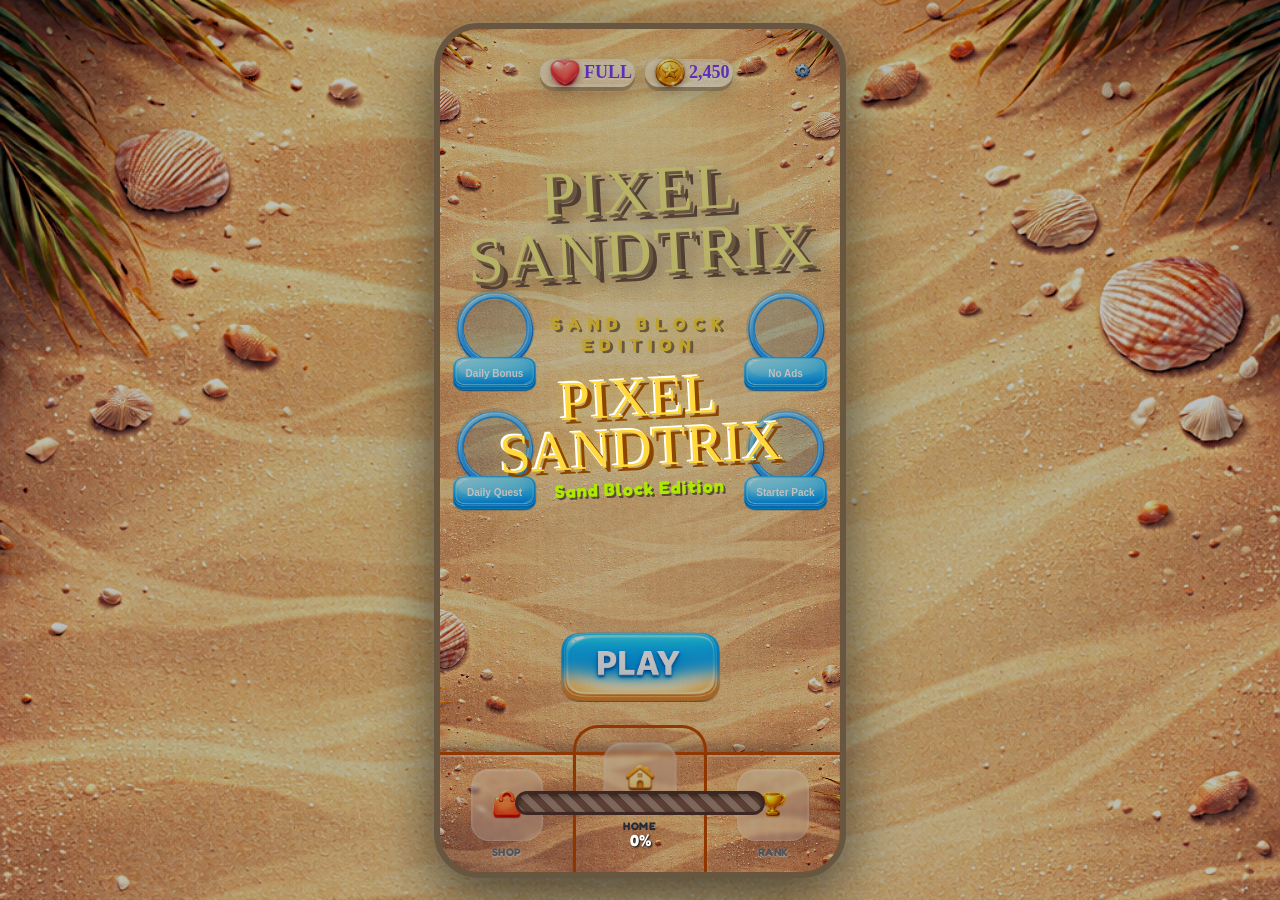
==== commit 52b00b6f: "update 33" ====
--- a/index.html
+++ b/index.html
@@ -21,6 +21,8 @@
     <link rel="stylesheet" href="css/ui/modals.css">
     <link rel="stylesheet" href="css/ui/spin-wheel.css">
     <link rel="stylesheet" href="css/ui/promo-badges.css">
+    <link rel="stylesheet" href="css/ui/loading.css">
+    <link rel="stylesheet" href="css/ui/shop.css">
 
 
     <style>
@@ -132,9 +134,18 @@
 
             </div>
         </div>
-        <div id="loading game" class="loading-game">
-            <div class="loading">
-
+        <div id="loading-overlay">
+            <div class="loading-content">
+                <div class="loading-logo-box">
+                    <div class="loading-logo-title">PIXEL<br>SANDTRIX</div>
+                    <div class="loading-logo-subtitle">Sand Block Edition</div>
+                </div>
+            </div>
+            <div class="bottom-loading-area">
+                <div class="loading-bar-container">
+                    <div class="loading-bar-fill" id="loading-bar-fill"></div>
+                </div>
+                <div class="loading-text" id="loading-percent">0%</div>
             </div>
         </div>
 
@@ -153,6 +164,16 @@
         </div>
 
         <div id="menu-layer">
+            <div id="promo-overlay" class="promo-overlay hidden">
+                <div class="promo-panel">
+                    <button class="promo-close" aria-label="Close" onclick="window.closePromoOverlay()">×</button>
+                    <div class="promo-content">
+                        <h3 id="promo-title">Bundle</h3>
+                        <p id="promo-subtitle">Purchase this pack?</p>
+                        <button class="promo-buy-btn" onclick="window.buyPromoBundle()">MUA NGAY</button>
+                    </div>
+                </div>
+            </div>
 
             <div class="top-resource-bar">
                 <div class="res-pill">
@@ -176,51 +197,84 @@
             </div>
 
             <div class="promo-badges">
-                <div class="promo-badge-col left">
-                    <canvas id="promo-badges-left"></canvas>
-                </div>
-                <div class="promo-badge-col right">
-                    <canvas id="promo-badges-right"></canvas>
-                </div>
+                <div class="promo-badge-col left" id="promo-left"></div>
+                <div class="promo-badge-col right" id="promo-right"></div>
             </div>
 
             <div class="tab-content-container">
                 <div id="tab-shop" class="tab-pane">
-                    <div style="height:20px;"></div>
-                    <div class="shop-header">Cá»¬A HÃ€NG</div>
-                    <div class="shop-container">
-                        <div class="shop-item">
-                            <div style="font-size:13px; color:#9D5CFF; font-weight:bold; margin-bottom:8px;">BOMB PACK
-                            </div>
-                            <div style="font-size:70px;">ðŸ’£</div>
-                            <button class="btn-buy" onclick="buyItem('bomb')">100 ðŸ’Ž</button>
+                    <div class="shop-screen">
+                        <div class="shop-banner">
+                            <span class="shop-title">Shop</span>
                         </div>
-                        <div class="shop-item">
-                            <div style="font-size:13px; color:#9D5CFF; font-weight:bold; margin-bottom:8px;">WIPE PACK
-                            </div>
-                            <div style="font-size:70px;">ðŸ’§</div>
-                            <button class="btn-buy" onclick="buyItem('eraser')">300 ðŸ’Ž</button>
-                        </div>
-                        <div class="shop-item">
-                            <div style="font-size:13px; color:#9D5CFF; font-weight:bold; margin-bottom:8px;">VORTEX PACK
-                            </div>
-                            <div style="font-size:70px;">ðŸŒ€</div>
-                            <button class="btn-buy" onclick="buyItem('vortex')">500 ðŸ’Ž</button>
-                        </div>
-                        <div class="shop-item">
-                            <div style="font-size:13px; color:#FF5757; font-weight:bold; margin-bottom:8px;">NO ADS
-                            </div>
-                            <div style="font-size:60px;">ðŸš«</div>
-                            <button class="btn-buy"
-                                style="background: linear-gradient(to bottom, #FFD93D, #FFC107); border-color:#FFF; color:#8B4500;"
-                                onclick="buyRealMoneyItem('no_ads')">$2.99</button>
-                        </div>
-                        <div class="shop-item">
-                            <div style="font-size:13px; color:#FF8C42; font-weight:bold; margin-bottom:8px;">GEM PACK
-                            </div>
-                            <div style="font-size:60px;">ðŸ’Ž</div>
-                            <button class="btn-buy" style="background: linear-gradient(to bottom, #5DADE2, #3498DB);"
-                                onclick="buyRealMoneyItem('gems_1000')">$0.99</button>
+
+                        <div class="shop-list">
+                            <div class="shop-card shop-card--ad">
+                                <div class="card-left">
+                                    <div class="card-icon card-icon--ad">AD</div>
+                                    <div class="card-text">
+                                        <div class="card-title">Remove Ads</div>
+                                        <div class="card-sub">Không banner, chơi mượt</div>
+                                    </div>
+                                </div>
+                                <button class="card-btn card-btn--ghost" onclick="buyRealMoneyItem('no_ads')">Get</button>
+                            </div>
+
+                            <div class="shop-card">
+                                <div class="card-left">
+                                    <div class="card-icon card-icon--gold">💰</div>
+                                    <div class="card-text">
+                                        <div class="card-title">Small Pack</div>
+                                        <div class="card-perks">
+                                            <span>+100 vàng</span>
+                                            <span>+1 bomb</span>
+                                            <span>+1 tẩy</span>
+                                        </div>
+                                    </div>
+                                </div>
+                                <button class="card-btn" onclick="buyItem('bomb')">100 💎</button>
+                            </div>
+
+                            <div class="shop-card shop-card--mid">
+                                <div class="card-left">
+                                    <div class="card-icon card-icon--gold">💰</div>
+                                    <div class="card-text">
+                                        <div class="card-title">Medium Pack</div>
+                                        <div class="card-perks">
+                                            <span>+300 vàng</span>
+                                            <span>+2 bomb</span>
+                                            <span>+2 tẩy</span>
+                                        </div>
+                                    </div>
+                                </div>
+                                <button class="card-btn card-btn--green" onclick="buyItem('eraser')">300 💎</button>
+                            </div>
+
+                            <div class="shop-card shop-card--large">
+                                <div class="card-left">
+                                    <div class="card-icon card-icon--gold">💰</div>
+                                    <div class="card-text">
+                                        <div class="card-title">Large Pack</div>
+                                        <div class="card-perks">
+                                            <span>+500 vàng</span>
+                                            <span>+3 bomb</span>
+                                            <span>+3 tẩy</span>
+                                        </div>
+                                    </div>
+                                </div>
+                                <button class="card-btn card-btn--red" onclick="buyItem('vortex')">500 💎</button>
+                            </div>
+
+                            <div class="shop-card shop-card--gem">
+                                <div class="card-left">
+                                    <div class="card-icon card-icon--gem">💎</div>
+                                    <div class="card-text">
+                                        <div class="card-title">Gói Kim Cương</div>
+                                        <div class="card-sub">+1000 💎 nạp nhanh</div>
+                                    </div>
+                                </div>
+                                <button class="card-btn card-btn--blue" onclick="buyRealMoneyItem('gems_1000')">$0.99</button>
+                            </div>
                         </div>
                     </div>
                 </div>
--- a/css/ui/tabs.css
+++ b/css/ui/tabs.css
@@ -4,17 +4,24 @@
  */
 
 .tab-pane {
-    display: none;
+    display: flex;
+    visibility: hidden;
+    opacity: 0;
+    pointer-events: none;
     width: 100%;
     height: 100%;
     overflow-y: auto;
     flex-direction: column;
     align-items: center;
-    animation: fadeIn 0.3s ease;
+    transform: translateY(12px) scale(0.985);
+    transition: opacity 0.22s ease, transform 0.22s ease, visibility 0.22s ease;
 }
 
 .tab-pane.active {
-    display: flex;
+    visibility: visible;
+    opacity: 1;
+    pointer-events: auto;
+    transform: translateY(0) scale(1);
 }
 
 /* --- HOME TAB --- */
@@ -23,6 +30,14 @@
     inset: 0;
     padding: 0 !important;
     overflow: hidden;
+}
+
+#tab-rank {
+    position: absolute;
+    inset: 0;
+    padding: 12px 0 0;
+    overflow: hidden;
+    background: linear-gradient(180deg, #5d7cff 0%, #9fc5ff 55%, #b5d7ff 100%);
 }
 
 .campaign-map {
@@ -154,45 +169,112 @@
 /* --- RANK TAB --- */
 .rank-header {
     font-family: 'Chewy', cursive;
-    color: #FF69B4;
-    font-size: 36px;
-    margin-bottom: 25px;
-    text-shadow: 
-        3px 3px 0 #FFFFFF,
-        6px 6px 10px rgba(139, 115, 85, 0.3);
-}
-
-.rank-item {
-    width: 90%;
-    background: linear-gradient(to bottom, #FFFFFF, #FFF0F5);
-    padding: 18px;
-    border-radius: 20px;
-    border: 4px solid #FFFFFF;
-    margin: 0 auto 15px;
-    box-shadow: 
-        0 5px 0 rgba(139, 115, 85, 0.4),
-        0 10px 20px rgba(0, 0, 0, 0.15);
-    display: flex;
-    justify-content: space-between;
-    font-weight: 700;
-    color: #7B3FF2;
+    color: #ffd35c;
+    font-size: 32px;
+    margin-bottom: 15px;
+    text-shadow:
+        3px 3px 0 #8b5a2b,
+        0 6px 12px rgba(0,0,0,0.35);
+}
+
+.rank-list {
+    width: 100%;
+    padding: 0 10px 20px;
+    display: flex;
+    flex-direction: column;
+    gap: 10px;
+}
+
+.rank-card {
     position: relative;
-}
-
-.rank-item::before {
-    content: '';
-    position: absolute;
-    top: 2px;
-    left: 6px;
-    right: 6px;
-    height: 40%;
-    background: linear-gradient(to bottom, rgba(255, 255, 255, 0.9), transparent);
-    border-radius: 16px;
-}
-
-.rank-score {
-    color: #5DADE2;
-    font-family: 'Chewy', cursive;
-    font-size: 18px;
-    text-shadow: 0 2px 0 rgba(255, 255, 255, 0.5);
-}+    display: flex;
+    align-items: center;
+    gap: 10px;
+    padding: 10px 12px;
+    border-radius: 18px;
+    background: linear-gradient(180deg, #ffffff 0%, #eef3ff 100%);
+    box-shadow: 0 5px 12px rgba(0,0,0,0.12);
+    overflow: hidden;
+}
+
+.rank-card.top1 { background: linear-gradient(180deg, #ffeeb0 0%, #ffd86b 100%); }
+.rank-card.top2 { background: linear-gradient(180deg, #dfe8ff 0%, #bfcffe 100%); }
+.rank-card.top3 { background: linear-gradient(180deg, #ffd7b0 0%, #ffb879 100%); }
+.rank-card.me   { background: linear-gradient(180deg, #b7ff9f 0%, #73e55d 100%); }
+
+.rank-pos {
+    width: 34px;
+    height: 34px;
+    border-radius: 12px;
+    background: #f2f4fb;
+    color: #4a4f64;
+    font-weight: 900;
+    display: flex;
+    align-items: center;
+    justify-content: center;
+    box-shadow: inset 0 -2px 0 rgba(0,0,0,0.08);
+}
+
+.rank-card.top1 .rank-pos { background: #ffd35c; color: #8a5a00; }
+.rank-card.top2 .rank-pos { background: #cfd8ff; color: #304a9a; }
+.rank-card.top3 .rank-pos { background: #ffc58f; color: #7a3a00; }
+
+.rank-avatar {
+    width: 46px;
+    height: 46px;
+    border-radius: 14px;
+    background: #e6edff;
+    display: flex;
+    align-items: center;
+    justify-content: center;
+    font-size: 24px;
+    box-shadow: inset 0 -3px 0 rgba(0,0,0,0.08);
+}
+
+.rank-main {
+    flex: 1;
+    display: flex;
+    flex-direction: column;
+    gap: 4px;
+}
+
+.rank-name {
+    font-family: 'Fredoka', sans-serif;
+    font-weight: 800;
+    font-size: 16px;
+    color: #2f3a57;
+    text-shadow: 0 1px 0 rgba(255,255,255,0.6);
+}
+
+.rank-sub {
+    font-size: 12px;
+    color: #4f5d7a;
+    opacity: 0.9;
+}
+
+.rank-score-chip {
+    padding: 6px 10px;
+    border-radius: 12px;
+    background: #5dc0ff;
+    color: #fff;
+    font-weight: 800;
+    font-size: 13px;
+    box-shadow: 0 3px 0 rgba(0,0,0,0.15);
+}
+
+.rank-level-chip {
+    padding: 5px 9px;
+    border-radius: 12px;
+    background: #ffd96a;
+    color: #7a4300;
+    font-weight: 800;
+    font-size: 12px;
+    box-shadow: 0 2px 0 rgba(0,0,0,0.12);
+}
+
+.rank-right {
+    display: flex;
+    flex-direction: column;
+    gap: 6px;
+    align-items: flex-end;
+}
--- a/css/ui/buttons.css
+++ b/css/ui/buttons.css
@@ -61,17 +61,17 @@
     border-radius: 20px;
     
     /* MÀU GỖ: Gradient từ nâu sáng xuống nâu tối */
-    background: linear-gradient(to bottom, #BC8F5F 0%, #8B5A2B 100%);
+    /* background: linear-gradient(to bottom, #BC8F5F 0%, #8B5A2B 100%); */
     
     /* Viền trên sáng, viền dưới tối để tạo khối */
-    border: 3px solid #DCC098;
-    border-bottom-color: #5E3C21;
+    /* border: 3px solid #DCC098;
+    border-bottom-color: #5E3C21; */
     
     /* Đổ bóng 3D dày (Màu nâu đen) */
-    box-shadow: 
+    /* box-shadow: 
         0 8px 0 #3E2723, 
         0 15px 20px rgba(0, 0, 0, 0.4),
-        inset 0 2px 0 rgba(255, 255, 255, 0.3); /* Highlight nhẹ bên trong */
+        inset 0 2px 0 rgba(255, 255, 255, 0.3); Highlight nhẹ bên trong */
         
     display: flex;
     justify-content: center;
@@ -93,7 +93,7 @@
         inset 0 2px 0 rgba(255, 255, 255, 0.3);
 }
 /* Hiệu ứng bóng kính */
-.btn-play-campaign::before {
+/* .btn-play-campaign::before {
     content: '';
     position: absolute;
     top: 3px;
@@ -103,7 +103,7 @@
     background: linear-gradient(to bottom, rgba(255, 255, 255, 0.6), transparent);
     border-radius: 25px;
     pointer-events: none;
-}
+} */
 
 .play-icon-tri {
     width: 0;
@@ -121,7 +121,7 @@
     text-shadow: 0 2px 0 rgba(62, 39, 35, 0.8);
     letter-spacing: 2px;
 }
-.btn-play-campaign::before {
+/* .btn-play-campaign::before {
     content: '';
     position: absolute;
     inset: 0;
@@ -134,7 +134,7 @@
     );
     border-radius: 16px;
     pointer-events: none;
-}
+} */
 
 /* --- SHOP BUTTONS (BUY) --- */
 .btn-buy {
--- a/css/ui/modals.css
+++ b/css/ui/modals.css
@@ -20,13 +20,17 @@
     align-items: center;
     z-index: 100;
     opacity: 1;
-    transition: opacity 0.3s, transform 0.3s;
+    transition: opacity 0.4s ease, transform 0.4s ease;
 }
 
 .screen-overlay.hidden {
     opacity: 0;
     pointer-events: none;
-    transform: scale(1.1);
+    transform: scale(0.94);
+}
+
+.pop-in {
+    animation: popInModal 0.45s cubic-bezier(0.2, 1.15, 0.32, 1) both;
 }
 
 /* --- SETTINGS MENU STYLES --- */
@@ -43,6 +47,7 @@
         0 10px 0 rgba(139, 115, 85, 0.4),
         0 20px 40px rgba(0, 0, 0, 0.4);
     text-align: center;
+    animation: popInModal 0.45s cubic-bezier(0.2, 1.15, 0.32, 1) both;
 }
 
 .settings-title {
@@ -88,7 +93,7 @@
         0 10px 0 #5E4B35,
         0 20px 40px rgba(0, 0, 0, 0.5);
     text-align: center;
-    animation: popIn 0.3s cubic-bezier(0.175, 0.885, 0.32, 1.275);
+    animation: popInModal 0.45s cubic-bezier(0.2, 1.15, 0.32, 1) both;
     position: relative;
 }
 
@@ -180,6 +185,24 @@
     box-shadow: none;
 }
 
+@keyframes popInModal {
+    0% {
+        transform: scale(0.8);
+        opacity: 0;
+        filter: drop-shadow(0 0 0 rgba(0,0,0,0));
+    }
+    55% {
+        transform: scale(1.05);
+        opacity: 1;
+        filter: drop-shadow(0 12px 24px rgba(0,0,0,0.35));
+    }
+    100% {
+        transform: scale(1);
+        opacity: 1;
+        filter: drop-shadow(0 10px 20px rgba(0,0,0,0.3));
+    }
+}
+
 .mini-item-icon {
     font-size: 24px;
     margin-bottom: 5px;
@@ -209,4 +232,4 @@
 @keyframes popIn {
     from { transform: scale(0.5); opacity: 0; }
     to { transform: scale(1); opacity: 1; }
-}+}
--- a/css/ui/promo-badges.css
+++ b/css/ui/promo-badges.css
@@ -3,25 +3,162 @@
     top: 260px;
     left: 0;
     width: 100%;
-    pointer-events: none;
-    z-index: 3;
+    pointer-events: auto;
+    z-index: 500;
 }
 
 .promo-badge-col {
     position: absolute;
+    pointer-events: none;
+    display: grid;
+    gap: 16px;
 }
 
 .promo-badge-col.left {
-    left: -12px; /* hơi lệch ra ngoài khung */
+    left: 12px;
 }
 
 .promo-badge-col.right {
-    right: -12px; /* hơi lệch ra ngoài khung */
+    right: 12px;
 }
 
-.promo-badge-col canvas {
-    display: block;
-    width: 120px;
-    height: 200px;
-    pointer-events: auto; /* vẫn bấm được nếu cần sau này */
+.promo-badge {
+    pointer-events: auto;
+    cursor: pointer;
+    background: none;
+    border: none;
+    padding: 0;
+    display: flex;
+    flex-direction: column;
+    align-items: center;
+    gap: 2px;
+    transition: transform 0.1s ease;
+    z-index: 501;
 }
+
+.promo-badge:active {
+    transform: translateY(2px) scale(0.97);
+}
+
+.badge-circle {
+    width: 80px;
+    height: 80px;
+    border-radius: 50%;
+    margin-bottom: -15px;
+    position: relative;
+    overflow: hidden;
+    isolation: isolate; /* allow pseudo layers to stack independently */
+}
+
+.badge-circle::before {
+    content: '';
+    position: absolute;
+    inset: 0;
+    background: url('../../Asset/Shop/Background-Bundle/Background_Bundle.png') center/100% 100% no-repeat;
+    image-rendering: -webkit-optimize-contrast;
+    image-rendering: crisp-edges;
+    z-index: 1; /* bundle art above the glow */
+}
+
+.badge-circle::after {
+    content: '';
+    position: absolute;
+    inset: 0;
+    background: rgba(0, 97, 161, 0.16);
+    z-index: 0; /* sit beneath bundle background */
+}
+
+.badge-pill {
+    position: relative;
+    z-index: 502;
+    display: inline-flex;
+    align-items: center;
+    justify-content: center;
+    white-space: nowrap;
+    width: 85px;
+    height:36px;
+    padding: 0 0px;
+    
+    background: url('../../Asset/Shop/Button-Bundle/Button-Bundle.png') center/100% 100% no-repeat;
+    image-rendering: -webkit-optimize-contrast;
+    image-rendering: crisp-edges;
+    color: #fff;
+    font-weight: 900;
+    font-size: 10px;
+    line-height: 1;
+    text-align: center;
+    text-shadow: none;
+    box-shadow: none;
+    border: none;
+}
+
+.promo-overlay {
+    position: fixed;
+    inset: 0;
+    background: rgba(0, 0, 0, 0.6);
+    display: flex;
+    align-items: center;
+    justify-content: center;
+    z-index: 2000;
+    backdrop-filter: blur(3px);
+}
+
+.promo-overlay.hidden {
+    display: none;
+}
+
+.promo-panel {
+    width: 85%;
+    max-width: 320px;
+    background: url('../../Asset/Shop/Background-Bundle/Background_Bundle.png') center/cover no-repeat;
+    border-radius: 18px;
+    padding: 18px;
+    position: relative;
+    box-shadow: 0 12px 30px rgba(0,0,0,0.35);
+}
+
+.promo-close {
+    position: absolute;
+    top: 8px;
+    right: 10px;
+    border: none;
+    background: rgba(0,0,0,0.35);
+    color: #fff;
+    font-size: 20px;
+    border-radius: 50%;
+    width: 32px;
+    height: 32px;
+    cursor: pointer;
+}
+
+.promo-content {
+    text-align: center;
+    color: #fff;
+    text-shadow: 0 2px 4px rgba(0,0,0,0.35);
+}
+
+.promo-content h3 {
+    margin: 22px 0 8px;
+    font-size: 22px;
+    font-weight: 800;
+}
+
+.promo-content p {
+    margin: 0 0 14px;
+    font-size: 14px;
+    opacity: 0.9;
+}
+
+.promo-buy-btn {
+    width: 100%;
+    padding: 12px;
+    border: none;
+    border-radius: 12px;
+    background: linear-gradient(90deg, #ffb347, #ff6b6b);
+    color: #fff;
+    font-weight: 800;
+    letter-spacing: 0.5px;
+    font-size: 15px;
+    cursor: pointer;
+    box-shadow: 0 6px 12px rgba(0,0,0,0.25);
+}
--- a/css/ui/loading.css
+++ b/css/ui/loading.css
@@ -0,0 +1,180 @@
+/* Loading Screen Styles */
+#loading-overlay {
+    position: fixed;
+    top: 0;
+    left: 0;
+    width: 100%;
+    height: 100%;
+    /* Transparent to show Game Background (Wood/Sand) */
+    background: rgba(0, 0, 0, 0.25);
+    display: flex;
+    flex-direction: column;
+    justify-content: space-between;
+    /* Space between Logo (top/center) and Bar (bottom) */
+    align-items: center;
+    z-index: 10000;
+    pointer-events: auto;
+    /* Let clicks pass through if needed, though usually blocking is fine */
+    transition: opacity 0.5s ease-out;
+    padding-bottom: 50px;
+    /* Space from bottom */
+    padding-top: 100px;
+    /* Space from top */
+    box-sizing: border-box;
+}
+
+#loading-overlay.fade-out {
+    opacity: 0;
+    pointer-events: none;
+}
+
+.loading-content {
+    /* Contains Logo */
+    display: flex;
+    flex-direction: column;
+    align-items: center;
+    justify-content: center;
+    flex: 1;
+    /* Take available space */
+}
+
+.bottom-loading-area {
+    /* New container for bottom elements */
+    width: 80%;
+    max-width: 250px;
+    /* Shortened width */
+    display: flex;
+    flex-direction: column;
+    align-items: center;
+    gap: 10px;
+}
+
+/* --- MAIN LOGO (MATCHING HOME) --- */
+.loading-logo-box {
+    text-align: center;
+    margin-bottom: 20px;
+    animation: float-logo 3s ease-in-out infinite;
+}
+
+.loading-logo-title {
+    font-family: 'Luckiest Guy', 'Chewy', cursive;
+    font-size: 56px;
+    line-height: 0.9;
+    color: #FFD93D;
+    text-shadow:
+        4px 4px 0 #8B4500,
+        -2px -2px 0 #FFF,
+        0 0 15px rgba(255, 217, 61, 0.5);
+    margin: 0;
+    transform: rotate(-3deg);
+}
+
+.loading-logo-subtitle {
+    font-family: 'Fredoka', sans-serif;
+    font-size: 18px;
+    font-weight: 700;
+    color: #AEEA00;
+    margin-top: 5px;
+    letter-spacing: 1px;
+    text-shadow: 2px 2px 0 rgba(0, 0, 0, 0.5);
+    transform: rotate(-2deg);
+}
+
+/* --- PROGRESS BAR --- */
+.loading-bar-container {
+    width: 100%;
+    height: 24px;
+    background: #5C4033;
+    border: 3px solid #3E2723;
+    border-radius: 12px;
+    padding: 3px;
+    box-shadow: inset 0 2px 5px rgba(0, 0, 0, 0.5);
+    position: relative;
+    overflow: hidden;
+}
+
+.loading-bar-fill {
+    width: 0%;
+    height: 100%;
+    background: linear-gradient(90deg, #FF6F00, #FFD93D);
+    border-radius: 8px;
+    transition: width 0.1s linear;
+    box-shadow: 0 0 10px rgba(255, 217, 61, 0.5);
+}
+
+/* Hiệu ứng sọc chạy trên thanh loading */
+.loading-bar-fill::after {
+    content: "";
+    position: absolute;
+    top: 0;
+    left: 0;
+    bottom: 0;
+    right: 0;
+    background-image: linear-gradient(45deg,
+            rgba(255, 255, 255, 0.2) 25%,
+            transparent 25%,
+            transparent 50%,
+            rgba(255, 255, 255, 0.2) 50%,
+            rgba(255, 255, 255, 0.2) 75%,
+            transparent 75%,
+            transparent);
+    background-size: 20px 20px;
+    z-index: 1;
+    animation: move-stripes 1s linear infinite;
+    border-radius: 8px;
+}
+
+.loading-text {
+    font-family: 'Fredoka', sans-serif;
+    color: #FFF;
+    font-weight: bold;
+    font-size: 16px;
+    margin-top: 5px;
+    text-shadow: 1px 1px 2px black;
+}
+
+/* --- DREAMFORGE STUDIO --- */
+.dreamforge-logo {
+    display: flex;
+    flex-direction: column;
+    align-items: center;
+    margin-top: 10px;
+    /* Reduced margin */
+    opacity: 0.9;
+}
+
+.df-icon {
+    font-size: 32px;
+    margin-bottom: 2px;
+    filter: drop-shadow(0 2px 2px rgba(0, 0, 0, 0.3));
+}
+
+.df-text {
+    font-family: 'Chewy', cursive;
+    font-size: 20px;
+    color: #FFF;
+    text-shadow: 2px 2px 0 #1B5E20;
+    opacity: 0.8;
+}
+
+@keyframes move-stripes {
+    0% {
+        background-position: 0 0;
+    }
+
+    100% {
+        background-position: 20px 20px;
+    }
+}
+
+@keyframes float-logo {
+
+    0%,
+    100% {
+        transform: translateY(0);
+    }
+
+    50% {
+        transform: translateY(-10px);
+    }
+}
--- a/css/ui/shop.css
+++ b/css/ui/shop.css
@@ -0,0 +1,194 @@
+/* Shop UI - colorful card list, easy future tweaks */
+
+.tab-pane#tab-shop {
+    position: absolute;
+    inset: 0;
+    padding-top: calc(var(--top-height) + var(--safe-top));
+    padding-bottom: calc(var(--nav-height) + var(--safe-bottom));
+    background: linear-gradient(180deg, #d8aa62 0%, #c38b46 45%, #a56c33 100%);
+    overflow: hidden;
+    align-items: stretch;
+}
+
+.shop-screen {
+    width: 100%;
+    padding: 14px 16px 120px;
+    background: linear-gradient(180deg, #fbe7c4 0%, #e0b070 60%, #d49a55 100%);
+    min-height: calc(100% - var(--top-height) - var(--nav-height));
+    height: 100%;
+    overflow-y: auto;
+    box-sizing: border-box;
+}
+
+.shop-banner {
+    height: 56px;
+    margin-bottom: 12px;
+    border-radius: 18px;
+    background: linear-gradient(180deg, #ff6f61 0%, #e3443d 100%);
+    box-shadow: 0 10px 0 rgba(180, 60, 54, 0.35), 0 18px 36px rgba(0, 0, 0, 0.25);
+    display: flex;
+    align-items: center;
+    justify-content: center;
+    color: #fff;
+    font-weight: 800;
+    font-size: 20px;
+    letter-spacing: 0.4px;
+    text-transform: uppercase;
+}
+
+.shop-title {
+    text-shadow: 0 2px 0 rgba(0, 0, 0, 0.25);
+}
+
+.shop-list {
+    display: flex;
+    flex-direction: column;
+    gap: 12px;
+}
+
+.shop-card {
+    display: flex;
+    align-items: center;
+    justify-content: space-between;
+    padding: 12px 14px;
+    border-radius: 18px;
+    background: linear-gradient(180deg, #fffdf6 0%, #f8edce 100%);
+    border: 3px solid #f2d8a2;
+    box-shadow: 0 8px 0 rgba(206, 147, 63, 0.4), 0 18px 28px rgba(0, 0, 0, 0.18);
+    gap: 10px;
+}
+
+.shop-card--ad {
+    background: linear-gradient(180deg, #ffe5a8 0%, #ffd06b 100%);
+    border-color: #ffb347;
+}
+
+.shop-card--mid {
+    background: linear-gradient(180deg, #fff5d7 0%, #ffe9aa 100%);
+    border-color: #ffcc66;
+}
+
+.shop-card--large {
+    background: linear-gradient(180deg, #fff5e5 0%, #ffd8b2 100%);
+    border-color: #f2a65a;
+}
+
+.shop-card--gem {
+    background: linear-gradient(180deg, #e9f5ff 0%, #cfe7ff 100%);
+    border-color: #8cc8ff;
+}
+
+.card-left {
+    display: flex;
+    align-items: center;
+    gap: 12px;
+    flex: 1 1 auto;
+}
+
+.card-icon {
+    width: 54px;
+    height: 54px;
+    border-radius: 16px;
+    display: flex;
+    align-items: center;
+    justify-content: center;
+    font-size: 22px;
+    font-weight: 800;
+    color: #fff;
+    box-shadow: inset 0 2px 0 rgba(255, 255, 255, 0.35), 0 6px 12px rgba(0, 0, 0, 0.18);
+    text-transform: uppercase;
+}
+
+.card-icon--ad {
+    background: radial-gradient(circle at 30% 30%, #6ad7ff 0%, #1a7ddf 70%);
+}
+
+.card-icon--gold {
+    background: radial-gradient(circle at 30% 30%, #ffd86f 0%, #f29f05 72%);
+    color: #fff7d1;
+}
+
+.card-icon--gem {
+    background: radial-gradient(circle at 30% 30%, #7de4ff 0%, #2f9bff 70%);
+}
+
+.card-text {
+    display: flex;
+    flex-direction: column;
+    gap: 4px;
+}
+
+.card-title {
+    font-size: 17px;
+    font-weight: 800;
+    color: #8a4400;
+}
+
+.card-sub {
+    font-size: 12px;
+    font-weight: 600;
+    color: #8f6a35;
+}
+
+.card-perks {
+    display: flex;
+    flex-wrap: wrap;
+    gap: 6px;
+}
+
+.card-perks span {
+    background: rgba(255, 255, 255, 0.85);
+    color: #8a4400;
+    border-radius: 999px;
+    padding: 4px 8px;
+    font-size: 11px;
+    font-weight: 700;
+    border: 1px solid rgba(0, 0, 0, 0.05);
+}
+
+.card-btn {
+    flex-shrink: 0;
+    min-width: 100px;
+    height: 42px;
+    padding: 0 16px;
+    border-radius: 18px;
+    border: none;
+    background: linear-gradient(180deg, #ffe46d 0%, #ffb234 100%);
+    color: #7a3b00;
+    font-weight: 900;
+    font-size: 15px;
+    text-transform: uppercase;
+    box-shadow: 0 6px 0 rgba(173, 120, 35, 0.7), 0 14px 20px rgba(0, 0, 0, 0.18);
+    cursor: pointer;
+    transition: transform 0.08s ease, box-shadow 0.08s ease, filter 0.12s ease;
+}
+
+.card-btn:active {
+    transform: translateY(2px);
+    box-shadow: 0 3px 0 rgba(173, 120, 35, 0.7);
+    filter: saturate(0.95);
+}
+
+.card-btn--green {
+    background: linear-gradient(180deg, #9cf45a 0%, #64c937 100%);
+    color: #0f4f18;
+    box-shadow: 0 6px 0 rgba(64, 142, 36, 0.7), 0 14px 20px rgba(0, 0, 0, 0.16);
+}
+
+.card-btn--red {
+    background: linear-gradient(180deg, #ff9f7d 0%, #ff6b4a 100%);
+    color: #6b1f0c;
+    box-shadow: 0 6px 0 rgba(173, 64, 36, 0.7), 0 14px 20px rgba(0, 0, 0, 0.16);
+}
+
+.card-btn--blue {
+    background: linear-gradient(180deg, #7de2ff 0%, #2b9dff 100%);
+    color: #0f3f6b;
+    box-shadow: 0 6px 0 rgba(32, 114, 173, 0.7), 0 14px 20px rgba(0, 0, 0, 0.16);
+}
+
+.card-btn--ghost {
+    background: linear-gradient(180deg, #b7ff8c 0%, #5fe35b 100%);
+    color: #12521f;
+    box-shadow: 0 6px 0 rgba(62, 158, 54, 0.6), 0 14px 20px rgba(0, 0, 0, 0.16);
+}
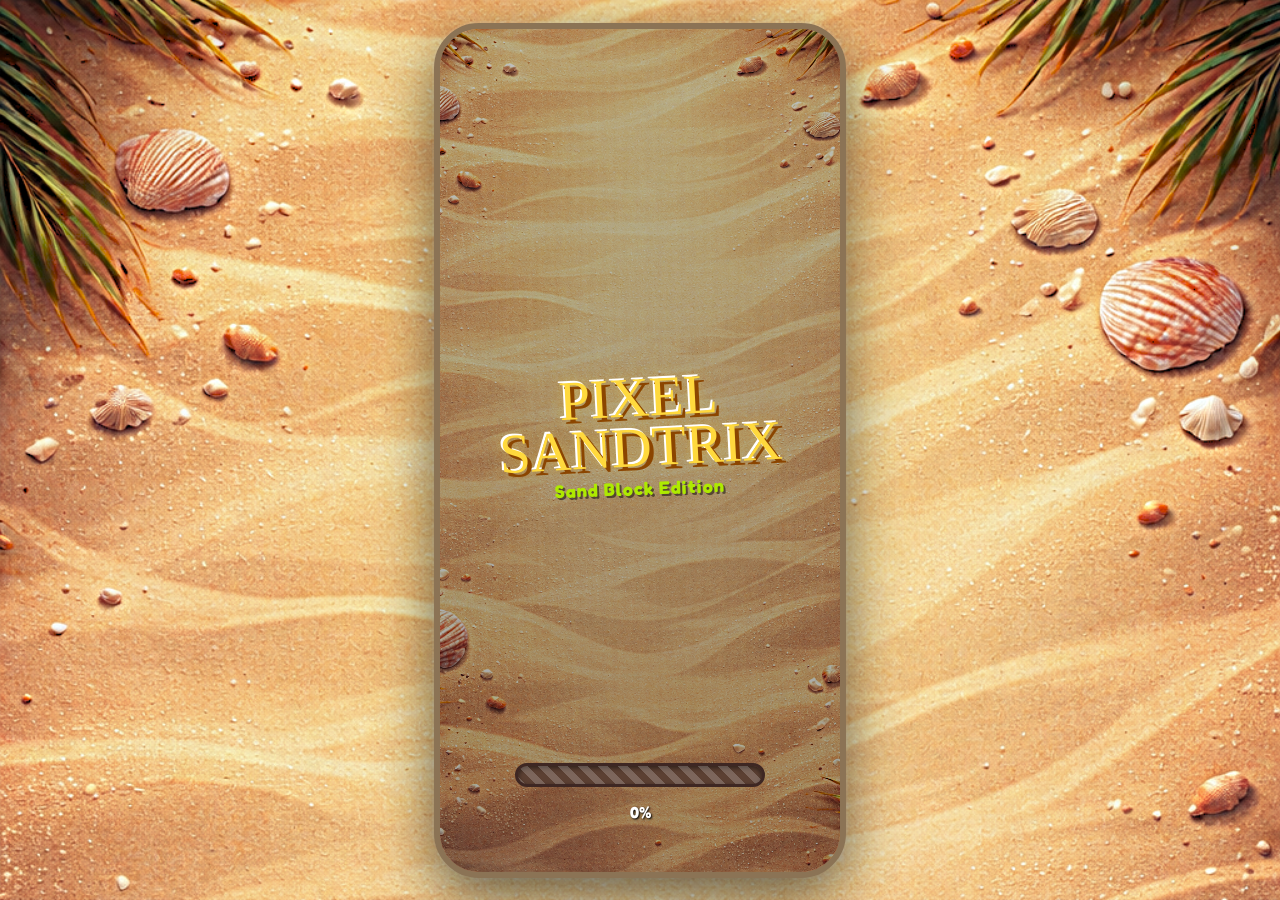
==== commit 7d7e0998: "Update UI/222 # Conflicts: #	Asset/BackGround/Background.png #	Asset/Button/Cup/Troy.png #	Asset/But" ====
--- a/index.html
+++ b/index.html
@@ -19,6 +19,9 @@
     <link rel="stylesheet" href="css/ui/buttons.css">
     <link rel="stylesheet" href="css/ui/bottom-nav.css">
     <link rel="stylesheet" href="css/ui/modals.css">
+    <link rel="stylesheet" href="css/ui/daily-bonus.css">
+    <link rel="stylesheet" href="css/ui/settings.css">
+    <link rel="stylesheet" href="css/ui/pause.css">
     <link rel="stylesheet" href="css/ui/spin-wheel.css">
     <link rel="stylesheet" href="css/ui/promo-badges.css">
     <link rel="stylesheet" href="css/ui/loading.css">
@@ -89,11 +92,60 @@
 
 <body>
 
-    <div id="app-container">
-        <div class="app-bg">
-            <canvas id="wood-canvas"></canvas>
-            <canvas id="sand-blocks-canvas"></canvas>
-        </div>
+        <div id="app-container">
+            <div class="app-bg">
+                <canvas id="wood-canvas"></canvas>
+                <canvas id="sand-blocks-canvas"></canvas>
+            </div>
+
+            <!-- DAILY BONUS MODAL -->
+            <div id="daily-bonus-overlay" class="overlay-backdrop hidden">
+                <div class="daily-bonus-modal">
+                    <button class="daily-close" aria-label="Close" onclick="document.getElementById('daily-bonus-overlay').classList.add('hidden')">×</button>
+                    <div class="daily-title">Daily Reward</div>
+                    <div class="daily-grid">
+                        <div class="daily-card daily-card--today">
+                            <div class="daily-icon"><img src="Asset/IconGame/Votex/Votex.png" alt="Vortex"></div>
+                            <div class="daily-ribbon">x1</div>
+                            <div class="daily-day">Day 1</div>
+                        </div>
+                        <div class="daily-card daily-card--gold daily-card--locked">
+                            <div class="daily-icon"><img src="Asset/IconGame/Gold/Gold.png" alt="Gold"></div>
+                            <div class="daily-ribbon">500</div>
+                            <div class="daily-day">Day 2</div>
+                        </div>
+                        <div class="daily-card daily-card--locked">
+                            <div class="daily-icon"><img src="Asset/IconGame/Eraser/Eraser.png" alt="Eraser"></div>
+                            <div class="daily-ribbon">x1</div>
+                            <div class="daily-day">Day 3</div>
+                        </div>
+                        <div class="daily-card daily-card--locked">
+                            <div class="daily-icon"><img src="Asset/IconGame/Gold/Gold.png" alt="Gold"></div>
+                            <div class="daily-ribbon">200</div>
+                            <div class="daily-day">Day 4</div>
+                        </div>
+                        <div class="daily-card daily-card--locked">
+                            <div class="daily-icon"><img src="Asset/IconGame/Heart/Heart.png" alt="Heart"></div>
+                            <div class="daily-ribbon">30m</div>
+                            <div class="daily-day">Day 5</div>
+                        </div>
+                        <div class="daily-card daily-card--locked">
+                            <div class="daily-icon"><img src="Asset/IconGame/Bom/Bomp.png" alt="Bomb"></div>
+                            <div class="daily-ribbon">x1</div>
+                            <div class="daily-day">Day 6</div>
+                        </div>
+                        <div class="daily-card daily-card--grand daily-card--locked">
+                            <div class="daily-icon"><img src="Asset/IconGame/Gold/Gold.png" alt="Gold"></div>
+                            <div class="daily-ribbon">1000</div>
+                            <div class="daily-extra"><img src="Asset/IconGame/Votex/Votex.png" alt="Vortex"><span>x1</span></div>
+                            <div class="daily-extra"><img src="Asset/IconGame/Bom/Bomp.png" alt="Bomb"><span>x1</span></div>
+                            <div class="daily-day grand-day">Day 7</div>
+                        </div>
+                    </div>
+                    <div class="daily-footer">Tap to claim</div>
+                    <button class="daily-cta" onclick="document.getElementById('daily-bonus-overlay').classList.add('hidden')">Claim</button>
+                </div>
+            </div>
 
         <div id="game-layer" class="hidden">
             <div id="inner-screen">
@@ -208,72 +260,128 @@
                             <span class="shop-title">Shop</span>
                         </div>
 
-                        <div class="shop-list">
-                            <div class="shop-card shop-card--ad">
-                                <div class="card-left">
-                                    <div class="card-icon card-icon--ad">AD</div>
-                                    <div class="card-text">
-                                        <div class="card-title">Remove Ads</div>
-                                        <div class="card-sub">Không banner, chơi mượt</div>
-                                    </div>
-                                </div>
-                                <button class="card-btn card-btn--ghost" onclick="buyRealMoneyItem('no_ads')">Get</button>
+                        <div class="shop-list shop-list--packs">
+                            <div class="shop-pack shop-pack--small">
+                                <div class="pack-top">
+                                    <div class="pack-coin">
+                                        <img src="Asset/IconGame/Gold/Gold.png" alt="gold">
+                                        <span>100</span>
+                                    </div>
+                                    <div class="pack-items">
+                                        <div class="pack-item"><img src="Asset/IconGame/Bom/Bomp.png" alt="bomb"><span>x10</span></div>
+                                        <div class="pack-item"><img src="Asset/IconGame/Eraser/Eraser.png" alt="eraser"><span>x10</span></div>
+                                        <div class="pack-item"><img src="Asset/IconGame/Votex/Votex.png" alt="vortex"><span>x10</span></div>
+                                        <div class="pack-item"><img src="Asset/IconGame/Heart/Heart.png" alt="heart"><span>20m</span></div>
+                                    </div>
+                                </div>
+                                <div class="pack-bottom">
+                                    <div class="pack-name">Small Pack</div>
+                                    <button class="pack-price" onclick="buyRealMoneyItem('pack_small')">100.000</button>
+                                </div>
                             </div>
 
-                            <div class="shop-card">
-                                <div class="card-left">
-                                    <div class="card-icon card-icon--gold">💰</div>
-                                    <div class="card-text">
-                                        <div class="card-title">Small Pack</div>
-                                        <div class="card-perks">
-                                            <span>+100 vàng</span>
-                                            <span>+1 bomb</span>
-                                            <span>+1 tẩy</span>
+                            <div class="shop-pack shop-pack--medium">
+                                <div class="pack-top">
+                                    <div class="pack-coin">
+                                        <img src="Asset/IconGame/Gold/Gold.png" alt="gold">
+                                        <span>350</span>
+                                    </div>
+                                    <div class="pack-items">
+                                        <div class="pack-item"><img src="Asset/IconGame/Bom/Bomp.png" alt="bomb"><span>x20</span></div>
+                                        <div class="pack-item"><img src="Asset/IconGame/Eraser/Eraser.png" alt="eraser"><span>x20</span></div>
+                                        <div class="pack-item"><img src="Asset/IconGame/Votex/Votex.png" alt="vortex"><span>x15</span></div>
+                                        <div class="pack-item"><img src="Asset/IconGame/Heart/Heart.png" alt="heart"><span>45m</span></div>
+                                    </div>
+                                </div>
+                                <div class="pack-bottom">
+                                    <div class="pack-name">Medium Pack</div>
+                                    <button class="pack-price pack-price--green" onclick="buyRealMoneyItem('pack_medium')">250.000</button>
+                                </div>
+                            </div>
+
+                            <div class="shop-pack shop-pack--large">
+                                <div class="pack-top">
+                                    <div class="pack-coin">
+                                        <img src="Asset/IconGame/Gold/Gold.png" alt="gold">
+                                        <span>800</span>
+                                    </div>
+                                    <div class="pack-items">
+                                        <div class="pack-item"><img src="Asset/IconGame/Bom/Bomp.png" alt="bomb"><span>x40</span></div>
+                                        <div class="pack-item"><img src="Asset/IconGame/Eraser/Eraser.png" alt="eraser"><span>x40</span></div>
+                                        <div class="pack-item"><img src="Asset/IconGame/Votex/Votex.png" alt="vortex"><span>x30</span></div>
+                                        <div class="pack-item"><img src="Asset/IconGame/Heart/Heart.png" alt="heart"><span>90m</span></div>
+                                    </div>
+                                </div>
+                                <div class="pack-bottom">
+                                    <div class="pack-name">Mega Pack</div>
+                                    <button class="pack-price pack-price--blue" onclick="buyRealMoneyItem('pack_large')">490.000</button>
+                                </div>
+                            </div>
+
+                            <!-- No Ads Bundle row -->
+                            <div class="shop-pack shop-pack--banner">
+                                <div class="bundle-top">
+                                    <div class="pack-coin">
+                                        <img src="Asset/IconGame/Gold/Gold.png" alt="gold">
+                                        <span>2000</span>
+                                    </div>
+                                    <div class="bundle-items">
+                                        <div class="bundle-item">
+                                            <img src="Asset/IconGame/Bom/Bomp.png" alt="bomb">
+                                            <span>x10</span>
                                         </div>
-                                    </div>
-                                </div>
-                                <button class="card-btn" onclick="buyItem('bomb')">100 💎</button>
+                                        <div class="bundle-item">
+                                            <img src="Asset/IconGame/Eraser/Eraser.png" alt="eraser">
+                                            <span>x10</span>
+                                        </div>
+                                        <div class="bundle-item">
+                                            <img src="Asset/IconGame/Votex/Votex.png" alt="vortex">
+                                            <span>x10</span>
+                                        </div>
+                                        <div class="bundle-item">
+                                            <img src="Asset/IconGame/Heart/Heart.png" alt="heart">
+                                            <span>NO ADS</span>
+                                        </div>
+                                    </div>
+                                </div>
+                                <div class="bundle-bottom">
+                                    <div class="bundle-label">NO ADS BUNDLES</div>
+                                    <button class="bundle-price" onclick="buyRealMoneyItem('bundle_noads')">100.000</button>
+                                </div>
                             </div>
 
-                            <div class="shop-card shop-card--mid">
-                                <div class="card-left">
-                                    <div class="card-icon card-icon--gold">💰</div>
-                                    <div class="card-text">
-                                        <div class="card-title">Medium Pack</div>
-                                        <div class="card-perks">
-                                            <span>+300 vàng</span>
-                                            <span>+2 bomb</span>
-                                            <span>+2 tẩy</span>
-                                        </div>
-                                    </div>
-                                </div>
-                                <button class="card-btn card-btn--green" onclick="buyItem('eraser')">300 💎</button>
-                            </div>
-
-                            <div class="shop-card shop-card--large">
-                                <div class="card-left">
-                                    <div class="card-icon card-icon--gold">💰</div>
-                                    <div class="card-text">
-                                        <div class="card-title">Large Pack</div>
-                                        <div class="card-perks">
-                                            <span>+500 vàng</span>
-                                            <span>+3 bomb</span>
-                                            <span>+3 tẩy</span>
-                                        </div>
-                                    </div>
-                                </div>
-                                <button class="card-btn card-btn--red" onclick="buyItem('vortex')">500 💎</button>
-                            </div>
-
-                            <div class="shop-card shop-card--gem">
-                                <div class="card-left">
-                                    <div class="card-icon card-icon--gem">💎</div>
-                                    <div class="card-text">
-                                        <div class="card-title">Gói Kim Cương</div>
-                                        <div class="card-sub">+1000 💎 nạp nhanh</div>
-                                    </div>
-                                </div>
-                                <button class="card-btn card-btn--blue" onclick="buyRealMoneyItem('gems_1000')">$0.99</button>
+                            <!-- Gold grid below -->
+                            <div class="gold-grid">
+                                <div class="gold-card" onclick="buyRealMoneyItem('gold_1000')">
+                                    <img src="Asset/IconGame/Gold/Gold.png" alt="gold">
+                                    <div class="gold-amount">1000</div>
+                                    <button class="gold-price">100.000</button>
+                                </div>
+                                <div class="gold-card" onclick="buyRealMoneyItem('gold_5000')">
+                                    <img src="Asset/IconGame/Gold/Gold.png" alt="gold">
+                                    <div class="gold-amount">5000</div>
+                                    <button class="gold-price">100.000</button>
+                                </div>
+                                <div class="gold-card" onclick="buyRealMoneyItem('gold_10000')">
+                                    <img src="Asset/IconGame/Gold/Gold.png" alt="gold">
+                                    <div class="gold-amount">10000</div>
+                                    <button class="gold-price">100.000</button>
+                                </div>
+                                <div class="gold-card" onclick="buyRealMoneyItem('gold_25000')">
+                                    <img src="Asset/IconGame/Gold/Gold.png" alt="gold">
+                                    <div class="gold-amount">25000</div>
+                                    <button class="gold-price">100.000</button>
+                                </div>
+                                <div class="gold-card" onclick="buyRealMoneyItem('gold_50000')">
+                                    <img src="Asset/IconGame/Gold/Gold.png" alt="gold">
+                                    <div class="gold-amount">50000</div>
+                                    <button class="gold-price">100.000</button>
+                                </div>
+                                <div class="gold-card" onclick="buyRealMoneyItem('gold_100000')">
+                                    <img src="Asset/IconGame/Gold/Gold.png" alt="gold">
+                                    <div class="gold-amount">100000</div>
+                                    <button class="gold-price">100.000</button>
+                                </div>
                             </div>
                         </div>
                     </div>
@@ -338,41 +446,96 @@
 
 
         <div id="settings-menu" class="overlay-backdrop hidden">
-            <div class="settings-box"
-                style="width: 300px; background: linear-gradient(to bottom, #FFFFFF, #FFF5F8); border: 4px solid #FFFFFF; border-radius: 25px; padding: 20px; text-align: center; box-shadow: 0 10px 30px rgba(0,0,0,0.3);">
-                <h2
-                    style="font-family: 'Chewy', cursive; color: #FF8C42; font-size: 36px; margin-bottom: 25px; text-shadow: 2px 2px 0 #FFF, 4px 4px 0 rgba(0,0,0,0.1);">
-                    Cài Đặt</h2>
-                <div class="setting-row" onclick="toggleSetting('sound')"
-                    style="display: flex; justify-content: space-between; align-items: center; background: #FFF; padding: 10px 15px; border-radius: 15px; margin-bottom: 10px; box-shadow: 0 4px 0 #E0E0E0; cursor: pointer;">
-                    <div style="font-weight: 700; color: #9D5CFF;">Âm Thanh</div>
-                    <div id="btn-sound" class="toggle-switch active" style="font-weight:bold; color:#52D681;">ON</div>
-                </div>
-                <div class="setting-row" onclick="toggleSetting('vfx')"
-                    style="display: flex; justify-content: space-between; align-items: center; background: #FFF; padding: 10px 15px; border-radius: 15px; margin-bottom: 20px; box-shadow: 0 4px 0 #E0E0E0; cursor: pointer;">
-                    <div style="font-weight: 700; color: #9D5CFF;">Hiệu ứng</div>
-                    <div id="btn-vfx" class="toggle-switch active" style="font-weight:bold; color:#52D681;">ON</div>
-                </div>
-                <button class="btn-buy" onclick="closeSettings()"
-                    style="background: linear-gradient(to bottom, #FF5757, #E74C3C); width: 100%;">Đóng</button>
+            <div class="settings-panel">
+                <div class="settings-title">SETTINGS</div>
+
+                <div class="settings-row" onclick="toggleSetting('sound')">
+                    <div class="settings-label">
+                        <span class="settings-icon sound"></span>
+                        <span>SOUND</span>
+                    </div>
+                    <div id="btn-sound" class="settings-toggle active">
+                        <span class="toggle-text">ON</span>
+                    </div>
+                </div>
+
+                <div class="settings-row">
+                    <div class="settings-label">
+                        <span class="settings-icon music"></span>
+                        <span>MUSIC</span>
+                    </div>
+                    <div class="settings-toggle active">
+                        <span class="toggle-text">ON</span>
+                    </div>
+                </div>
+
+                <div class="settings-row" onclick="toggleSetting('vfx')">
+                    <div class="settings-label">
+                        <span class="settings-icon vib"></span>
+                        <span>VIBRATION</span>
+                    </div>
+                    <div class="settings-toggle active">
+                        <span class="toggle-text">ON</span>
+                    </div>
+                </div>
+
+                <div class="settings-row language">
+                    <button class="lang-arrow">◀</button>
+                    <div class="lang-display">English</div>
+                    <button class="lang-arrow">▶</button>
+                </div>
+
+                <button class="settings-btn green">Restore Purchase</button>
+                <button class="settings-btn blue">Terms & Privacy</button>
+                <button class="settings-btn close" onclick="closeSettings()">Close</button>
             </div>
         </div>
 
         <div id="pause-menu" class="hidden overlay-backdrop">
-            <div class="pause-box"
-                style="width: 280px; background: #C4A574; border: 6px solid #8B7355; border-radius: 30px; padding: 25px; display: flex; flex-direction: column; gap: 15px; box-shadow: 0 15px 40px rgba(0,0,0,0.4);">
-                <div
-                    style="text-align:center; font-family:'Chewy'; font-size:40px; color:#FFF; text-shadow: 2px 2px 0 #8B7355; margin-bottom:10px;">
-                    Táº M Dá»ªNG</div>
-                <button class="go-btn" onclick="togglePause()">TIáº¾P Tá»¤C</button>
-                <button class="go-btn" onclick="shopgame()"
-                    style="background: linear-gradient(to bottom, #FFD93D, #FFC107); box-shadow: 0 6px 0 #E59866;">Cá»¬A
-                    HÃ€NG</button>
-                <button class="go-btn" onclick="openSettings('pause')"
-                    style="background: linear-gradient(to bottom, #9D5CFF, #8E44AD); box-shadow: 0 6px 0 #71368A;">CÃ€I
-                    Äáº¶T</button>
-                <button class="go-btn" onclick="quitGame()"
-                    style="background: linear-gradient(to bottom, #FF5757, #C0392B); box-shadow: 0 6px 0 #922B21;">THOÃT</button>
+            <div class="game-settings-panel">
+                <div class="game-settings-head">
+                    <div class="game-settings-title">PAUSE</div>
+                    <button class="game-settings-close" aria-label="Close" onclick="togglePause()">×</button>
+                </div>
+
+                <div class="game-settings-icons">
+                    <button id="game-btn-sound" class="game-icon-btn active" onclick="toggleSetting('sound')" aria-label="Sound">
+                        <span class="icon-sound"></span>
+                    </button>
+                    <button id="game-btn-music" class="game-icon-btn active" aria-label="Music">
+                        <span class="icon-music"></span>
+                    </button>
+                    <button id="game-btn-vfx" class="game-icon-btn active" onclick="toggleSetting('vfx')" aria-label="Vibration">
+                        <span class="icon-vib"></span>
+                    </button>
+                </div>
+
+                <div class="game-settings-language">
+                    <button class="lang-arrow">◀</button>
+                    <div class="lang-display">English</div>
+                    <button class="lang-arrow">▶</button>
+                </div>
+
+                <button class="game-settings-pill green">Restore Purchase</button>
+                <button class="game-settings-pill blue">Terms & Privacy</button>
+                <button class="game-settings-pill red" onclick="quitGame()">
+                    Quit <span class="badge-heart">-1</span>
+                </button>
+            </div>
+        </div>
+
+        <!-- Quit Confirmation -->
+        <div id="quit-confirm" class="overlay-backdrop hidden">
+            <div class="quit-card">
+                <div class="quit-head">
+                    <div class="quit-title">ARE YOU SURE?</div>
+                    <button class="quit-close" aria-label="Close" onclick="cancelQuit()">×</button>
+                </div>
+                <div class="quit-body">
+                    <img src="Asset/IconGame/Heart/Heart.png" alt="Lose 1 life" class="quit-heart">
+                    <div class="quit-sub">You will LOSE 1 life!</div>
+                </div>
+                <button class="quit-cta" onclick="confirmQuit()">Go Home</button>
             </div>
         </div>
 
--- a/css/animations.css
+++ b/css/animations.css
@@ -115,4 +115,27 @@
         transform: translate(-50%, -100px) scale(1);
         opacity: 0;
     }
-}+}
+
+/* --- MODAL POP ANIMATIONS (global) --- */
+@keyframes modal-pop {
+    0% { transform: scale(0.85); opacity: 0; }
+    60% { transform: scale(1.03); opacity: 1; }
+    100% { transform: scale(1); opacity: 1; }
+}
+
+@keyframes modal-pop-center {
+    0% { transform: translate(-50%, -50%) scale(0.85); opacity: 0; }
+    60% { transform: translate(-50%, -50%) scale(1.03); opacity: 1; }
+    100% { transform: translate(-50%, -50%) scale(1); opacity: 1; }
+}
+
+@keyframes modal-pop-reverse {
+    0% { transform: scale(1); opacity: 1; }
+    100% { transform: scale(0.85); opacity: 0; }
+}
+
+@keyframes modal-pop-center-reverse {
+    0% { transform: translate(-50%, -50%) scale(1); opacity: 1; }
+    100% { transform: translate(-50%, -50%) scale(0.85); opacity: 0; }
+}
--- a/css/ui/top-bar.css
+++ b/css/ui/top-bar.css
@@ -94,4 +94,4 @@
     height: 30px;
     object-fit: contain;
     filter: drop-shadow(0 1px 2px rgba(0,0,0,0.18));
-}+}
--- a/css/ui/modals.css
+++ b/css/ui/modals.css
@@ -1,5 +1,5 @@
 /*
- * RESPONSIBILITY: Styles for overlays, popups, pause menu, settings, and modal-specific content.
+ * RESPONSIBILITY: Styles for overlays, popups, pause menu, and modal-specific content.
  * THEME: SANDTRIX (Wood & Sand)
  */
 
@@ -10,7 +10,6 @@
     left: 0;
     width: 100%;
     height: 100%;
-    /* Nền tối mờ để nổi bật modal gỗ */
     background: rgba(0, 0, 0, 0.6);
     backdrop-filter: blur(4px);
     -webkit-backdrop-filter: blur(4px);
@@ -30,74 +29,33 @@
 }
 
 .pop-in {
-    animation: popInModal 0.45s cubic-bezier(0.2, 1.15, 0.32, 1) both;
+    animation: modal-pop 0.65s cubic-bezier(0.25, 0.9, 0.3, 1) both;
 }
-
-/* --- SETTINGS MENU STYLES --- */
-.settings-content {
-    width: 90%;
-    max-width: 360px;
-    /* Nền trắng ngà (Giấy) */
-    background: #FFFBF0;
-    /* Viền gỗ nâu */
-    border: 5px solid #8B7355;
-    border-radius: 30px;
-    padding: 25px;
-    box-shadow: 
-        0 10px 0 rgba(139, 115, 85, 0.4),
-        0 20px 40px rgba(0, 0, 0, 0.4);
-    text-align: center;
-    animation: popInModal 0.45s cubic-bezier(0.2, 1.15, 0.32, 1) both;
-}
-
-.settings-title {
-    font-family: 'Chewy', cursive;
-    font-size: 32px;
-    color: #FF8C42; /* Cam gỗ sáng */
-    margin-bottom: 20px;
-    text-shadow: 2px 2px 0 #FFF;
-}
-
-.setting-row {
-    display: flex;
-    justify-content: space-between;
-    align-items: center;
-    margin-bottom: 20px;
-    /* Thêm nền nhẹ cho từng dòng setting */
-    background: rgba(255, 255, 255, 0.6);
-    padding: 10px;
-    border-radius: 15px;
-    border: 2px solid rgba(139, 115, 85, 0.1);
-}
-
-.setting-label {
-    font-size: 18px;
-    font-weight: bold;
-    color: #8B7355; /* Chữ nâu */
-    display: flex;
-    align-items: center;
-    gap: 10px;
+.pop-out {
+    animation: modal-pop-reverse 0.5s cubic-bezier(0.25, 0.9, 0.3, 1) both;
 }
 
 /* --- PAUSE MENU & GENERAL MODAL --- */
-/* Style bảng gỗ */
 .candy-modal {
-    background: #C4A574; /* Màu gỗ trung bình */
-    border: 6px solid #8B7355; /* Viền gỗ đậm */
+    background: #C4A574;
+    border: 6px solid #8B7355;
     border-radius: 35px;
     padding: 25px;
     width: 85%;
     max-width: 320px;
-    /* Shadow đậm */
-    box-shadow: 
+    box-shadow:
         0 10px 0 #5E4B35,
         0 20px 40px rgba(0, 0, 0, 0.5);
     text-align: center;
-    animation: popInModal 0.45s cubic-bezier(0.2, 1.15, 0.32, 1) both;
+    animation: modal-pop 0.65s cubic-bezier(0.25, 0.9, 0.3, 1) both;
     position: relative;
 }
 
-/* Hiệu ứng đinh vít ở 4 góc bảng gỗ (Trang trí) */
+.overlay-backdrop.hidden .candy-modal,
+.overlay-backdrop.hidden .pop-in {
+    animation: modal-pop-reverse 0.5s cubic-bezier(0.25, 0.9, 0.3, 1) both;
+}
+
 .candy-modal::after {
     content: '';
     position: absolute;
@@ -110,7 +68,7 @@
 .candy-modal.small {
     width: 80%;
     padding: 15px;
-    background: #FFFBF0; /* Modal nhỏ dùng nền giấy */
+    background: #FFFBF0;
     border-color: #DEB887;
     box-shadow: 0 8px 0 rgba(139, 115, 85, 0.4), 0 15px 30px rgba(0, 0, 0, 0.15);
 }
@@ -124,7 +82,6 @@
     transform: rotate(-2deg);
 }
 
-/* Sub-overlay cho Shop Mini */
 .sub-overlay {
     position: absolute;
     top: 0;
@@ -138,14 +95,13 @@
     border-radius: 30px;
 }
 
-/* --- PAUSE MENU SHOP STYLES --- */
 .pause-shop-section {
     margin: 15px 0;
     width: 100%;
     border-top: 2px dashed rgba(255,255,255,0.3);
     border-bottom: 2px dashed rgba(255,255,255,0.3);
     padding: 15px 0;
-    background: rgba(0,0,0,0.05); /* Tối nhẹ khu vực shop */
+    background: rgba(0,0,0,0.05);
     border-radius: 10px;
 }
 
@@ -166,7 +122,7 @@
 }
 
 .mini-shop-item {
-    background: #FFF; /* Giấy trắng */
+    background: #FFF;
     border: 2px solid #DEB887;
     border-radius: 15px;
     padding: 8px 5px;
@@ -186,21 +142,9 @@
 }
 
 @keyframes popInModal {
-    0% {
-        transform: scale(0.8);
-        opacity: 0;
-        filter: drop-shadow(0 0 0 rgba(0,0,0,0));
-    }
-    55% {
-        transform: scale(1.05);
-        opacity: 1;
-        filter: drop-shadow(0 12px 24px rgba(0,0,0,0.35));
-    }
-    100% {
-        transform: scale(1);
-        opacity: 1;
-        filter: drop-shadow(0 10px 20px rgba(0,0,0,0.3));
-    }
+    0% { transform: scale(0.85); opacity: 0; }
+    60% { transform: scale(1.03); opacity: 1; }
+    100% { transform: scale(1); opacity: 1; }
 }
 
 .mini-item-icon {
@@ -213,7 +157,7 @@
 .mini-item-price {
     font-size: 12px;
     font-weight: 700;
-    color: #5DADE2; /* Xanh biển */
+    color: #5DADE2;
     display: flex;
     align-items: center;
     gap: 3px;
@@ -223,12 +167,11 @@
 .mini-item-name {
     font-size: 10px;
     font-weight: 700;
-    color: #8B7355; /* Tên item màu nâu */
+    color: #8B7355;
     margin-bottom: 2px;
     text-transform: uppercase;
 }
 
-/* Animation cho modal xuất hiện */
 @keyframes popIn {
     from { transform: scale(0.5); opacity: 0; }
     to { transform: scale(1); opacity: 1; }
--- a/css/ui/daily-bonus.css
+++ b/css/ui/daily-bonus.css
@@ -0,0 +1,158 @@
+/* DAILY BONUS MODAL */
+#daily-bonus-overlay {
+    display: flex;
+    justify-content: center;
+    align-items: center;
+    z-index: 7000;
+    backdrop-filter: blur(3px);
+}
+
+.daily-bonus-modal {
+    width: 92%;
+    max-width: 440px;
+    background: none;
+    border-radius: 24px;
+    padding: 18px 16px 22px;
+    position: relative;
+    box-shadow: none;
+    overflow: hidden;
+}
+
+.daily-close {
+    position: absolute;
+    top: 8px;
+    right: 10px;
+    border: none;
+    background: transparent;
+    color: #ffd36d;
+    font-size: 22px;
+    cursor: pointer;
+}
+
+.daily-title {
+    text-align: center;
+    font-weight: 900;
+    font-size: 22px;
+    color: #ffe16c;
+    text-shadow: 0 2px 0 rgba(0,0,0,0.35);
+    margin-bottom: 14px;
+}
+
+.daily-grid {
+    display: grid;
+    grid-template-columns: repeat(3, 1fr);
+    gap: 10px;
+}
+
+.daily-card {
+    background: linear-gradient(180deg, #7dd8ff 0%, #2ba1ff 100%);
+    border-radius: 18px;
+    padding: 8px 6px 10px;
+    box-shadow: 0 8px 0 rgba(10, 90, 150, 0.45), 0 14px 24px rgba(0, 0, 0, 0.25);
+    text-align: center;
+    color: #fff;
+    position: relative;
+}
+
+.daily-card--gold {
+    background: linear-gradient(180deg, #ffca6b 0%, #ff8a3d 100%);
+    box-shadow: 0 8px 0 rgba(180, 110, 35, 0.45), 0 14px 24px rgba(0,0,0,0.25);
+}
+
+.daily-card--grand {
+    grid-column: 1 / -1;
+    background: linear-gradient(180deg, #ffe680 0%, #ffcc33 100%);
+    box-shadow: 0 10px 0 rgba(180, 125, 20, 0.5), 0 18px 26px rgba(0,0,0,0.28);
+}
+
+.daily-card--locked {
+    filter: grayscale(0.3) brightness(0.8);
+    opacity: 0.7;
+}
+
+.daily-card--today {
+    box-shadow: 0 0 0 3px #ffd93d, 0 0 18px 6px rgba(255, 217, 61, 0.7), 0 14px 24px rgba(0,0,0,0.25);
+}
+
+.daily-icon img {
+    width: 40px;
+    height: 40px;
+    object-fit: contain;
+}
+
+.daily-ribbon {
+    display: inline-flex;
+    align-items: center;
+    justify-content: center;
+    margin-top: 6px;
+    padding: 4px 10px;
+    background: #2bc14c;
+    color: #0e3d18;
+    font-weight: 900;
+    border-radius: 10px;
+    box-shadow: inset 0 2px 0 rgba(255,255,255,0.35);
+}
+
+.daily-day {
+    margin-top: 6px;
+    font-weight: 800;
+    color: #ffe9b2;
+    text-shadow: 0 1px 0 rgba(0,0,0,0.35);
+}
+
+.grand-day {
+    color: #d26a00;
+    text-transform: uppercase;
+}
+
+.daily-extra {
+    display: inline-flex;
+    align-items: center;
+    gap: 4px;
+    padding: 2px 8px;
+    margin-top: 6px;
+    background: rgba(0,0,0,0.1);
+    border-radius: 10px;
+    font-weight: 800;
+    color: #b04a00;
+}
+
+.daily-extra img {
+    width: 20px;
+    height: 20px;
+    object-fit: contain;
+}
+
+.daily-bonus-modal::before {
+    content: '';
+    position: absolute;
+    top: 0;
+    left: 50%;
+    width: 220px;
+    height: 220px;
+    background: radial-gradient(circle, rgba(255, 223, 128, 0.6) 0%, rgba(255, 223, 128, 0) 65%);
+    transform: translateX(-50%);
+    pointer-events: none;
+    filter: blur(1px);
+}
+
+.daily-cta {
+    width: 100%;
+    height: 46px;
+    margin-top: 14px;
+    border: none;
+    border-radius: 14px;
+    background: linear-gradient(180deg, #ffe46d 0%, #ff9f2f 100%);
+    color: #7a3b00;
+    font-weight: 900;
+    font-size: 16px;
+    box-shadow: 0 6px 0 rgba(173, 120, 35, 0.7), 0 14px 20px rgba(0, 0, 0, 0.18);
+    cursor: pointer;
+}
+
+.daily-footer {
+    text-align: center;
+    color: #c7e6ff;
+    font-weight: 900;
+    margin-top: 10px;
+}
--- a/css/ui/settings.css
+++ b/css/ui/settings.css
@@ -0,0 +1,162 @@
+/* SETTINGS REDESIGN (Blue theme) - HOME MENU */
+.settings-panel {
+    width: 320px;
+    background: linear-gradient(180deg, #73d3ff 0%, #4eb5f6 100%);
+    border: 4px solid #1d8ad9;
+    border-radius: 26px;
+    padding: 18px 16px 22px;
+    text-align: center;
+    box-shadow: 0 12px 26px rgba(0, 0, 0, 0.35), inset 0 0 0 2px rgba(255,255,255,0.3);
+    font-family: 'Fredoka', sans-serif;
+    animation: modal-pop 0.65s cubic-bezier(0.25, 0.9, 0.3, 1) both;
+}
+
+.settings-panel.pop-out {
+    animation: modal-pop-reverse 0.5s cubic-bezier(0.25, 0.9, 0.3, 1) both;
+}
+
+.settings-title {
+    font-family: 'Luckiest Guy', 'Chewy', cursive;
+    font-size: 26px;
+    color: #fff;
+    text-shadow: 0 3px 0 #1d8ad9, 0 5px 10px rgba(0,0,0,0.25);
+    margin-bottom: 14px;
+    letter-spacing: 1px;
+}
+
+.settings-row {
+    display: grid;
+    grid-template-columns: 1fr auto;
+    align-items: center;
+    background: linear-gradient(180deg, #ffffff 0%, #e9f6ff 100%);
+    border: 3px solid #82c8ff;
+    border-radius: 16px;
+    padding: 10px 12px;
+    box-shadow: 0 6px 0 #2a95d4;
+    margin-bottom: 10px;
+    cursor: pointer;
+    transition: transform 0.08s ease, box-shadow 0.08s ease;
+}
+
+.settings-row:active {
+    transform: translateY(2px);
+    box-shadow: 0 3px 0 #2a95d4;
+}
+
+.settings-row.language {
+    grid-template-columns: auto 1fr auto;
+    gap: 8px;
+    cursor: default;
+}
+
+.settings-label {
+    display: inline-flex;
+    align-items: center;
+    gap: 10px;
+    font-weight: 900;
+    color: #1d8ad9;
+    font-size: 16px;
+    text-transform: uppercase;
+    text-shadow: 0 1px 0 rgba(255,255,255,0.8);
+}
+
+.settings-icon {
+    width: 26px;
+    height: 26px;
+    display: inline-block;
+    font-size: 24px;
+    line-height: 26px;
+    color: #1d8ad9;
+}
+.settings-icon.sound::before { content: "🔊"; }
+.settings-icon.music::before { content: "🎵"; }
+.settings-icon.vib::before { content: "📳"; }
+
+.settings-toggle {
+    min-width: 86px;
+    height: 34px;
+    border-radius: 18px;
+    background: linear-gradient(180deg, #7cf45b 0%, #4fb031 100%);
+    border: 2px solid #2f7f1c;
+    box-shadow: inset 0 2px 0 rgba(255,255,255,0.4);
+    display: inline-flex;
+    align-items: center;
+    justify-content: center;
+    color: #0f4f18;
+    font-weight: 900;
+    text-transform: uppercase;
+    padding: 0 12px;
+    transition: transform 0.08s ease, filter 0.08s ease;
+}
+
+.settings-toggle:active {
+    transform: translateY(1px);
+    filter: brightness(0.95);
+}
+
+.settings-toggle.inactive {
+    background: linear-gradient(180deg, #b0b8c5 0%, #7f8a99 100%);
+    border-color: #5d6470;
+    color: #fff;
+}
+
+.lang-arrow {
+    width: 34px;
+    height: 34px;
+    border-radius: 50%;
+    border: none;
+    background: linear-gradient(180deg, #1fb0f3 0%, #0a87cf 100%);
+    box-shadow: 0 4px 0 #0867a0;
+    color: #fff;
+    font-size: 16px;
+    font-weight: 900;
+    transition: transform 0.08s ease, box-shadow 0.08s ease;
+}
+
+.lang-arrow:active {
+    transform: translateY(2px);
+    box-shadow: 0 2px 0 #0867a0;
+}
+
+.lang-display {
+    background: linear-gradient(180deg, #7dd8ff 0%, #4eb5f6 100%);
+    border: 3px solid #1d8ad9;
+    border-radius: 12px;
+    padding: 6px 10px;
+    font-weight: 900;
+    color: #fff;
+    text-shadow: 0 2px 0 #1d8ad9;
+}
+
+.settings-btn {
+    width: 100%;
+    height: 44px;
+    border: none;
+    border-radius: 12px;
+    font-weight: 900;
+    font-size: 16px;
+    color: #0f4f18;
+    margin-top: 8px;
+    box-shadow: 0 6px 0 rgba(0,0,0,0.2);
+    transition: transform 0.08s ease, box-shadow 0.08s ease;
+}
+
+.settings-btn:active {
+    transform: translateY(2px);
+    box-shadow: 0 3px 0 rgba(0,0,0,0.2);
+}
+
+.settings-btn.green {
+    background: linear-gradient(180deg, #c0ff6a 0%, #6cda2d 100%);
+    color: #0f4f18;
+}
+
+.settings-btn.blue {
+    background: linear-gradient(180deg, #9cd4ff 0%, #6aa9ff 100%);
+    color: #0f2f6b;
+}
+
+.settings-btn.close {
+    background: linear-gradient(180deg, #ff9f7d 0%, #ff6b4a 100%);
+    color: #6b1f0c;
+}
--- a/css/ui/pause.css
+++ b/css/ui/pause.css
@@ -0,0 +1,258 @@
+/* GAMEPLAY PAUSE SETTINGS */
+.game-settings-panel {
+    width: 320px;
+    background: #eef7ff;
+    border: 4px solid #7ec9ff;
+    border-radius: 24px;
+    padding: 14px 14px 18px;
+    box-shadow: 0 14px 30px rgba(0,0,0,0.35);
+    color: #0c4c8a;
+    font-family: 'Fredoka', sans-serif;
+    animation: modal-pop 0.65s cubic-bezier(0.25, 0.9, 0.3, 1) both;
+}
+
+.overlay-backdrop.hidden .game-settings-panel {
+    animation: modal-pop-reverse 0.5s cubic-bezier(0.25, 0.9, 0.3, 1) both;
+}
+
+.game-settings-head {
+    display: flex;
+    align-items: center;
+    justify-content: space-between;
+    background: linear-gradient(180deg, #6ec4ff 0%, #3fa6ff 100%);
+    border-radius: 18px;
+    padding: 10px 14px;
+    margin-bottom: 12px;
+    box-shadow: inset 0 2px 0 rgba(255,255,255,0.6), 0 6px 0 #2b82d1;
+}
+
+.game-settings-title {
+    font-family: 'Fredoka', 'Chewy', cursive;
+    font-size: 22px;
+    color: #fff;
+    text-shadow: 0 2px 0 #2b82d1;
+    letter-spacing: 1px;
+    margin: 0;
+}
+
+.game-settings-close {
+    width: 34px;
+    height: 34px;
+    border: none;
+    border-radius: 50%;
+    background: linear-gradient(180deg, #ff7575 0%, #e9362f 100%);
+    box-shadow: 0 4px 0 #b72422;
+    color: #fff;
+    font-weight: 900;
+    font-size: 18px;
+    cursor: pointer;
+    line-height: 1;
+}
+
+.game-settings-icons {
+    display: grid;
+    grid-template-columns: repeat(3, 1fr);
+    gap: 12px;
+    margin-bottom: 12px;
+}
+
+.game-icon-btn {
+    height: 64px;
+    border: 3px solid #5daefc;
+    border-radius: 16px;
+    background: linear-gradient(180deg, #74d0ff 0%, #3c9df1 100%);
+    box-shadow: 0 6px 0 #2c7dc4, inset 0 2px 0 rgba(255,255,255,0.5);
+    display: inline-flex;
+    align-items: center;
+    justify-content: center;
+    cursor: pointer;
+    transition: transform 0.08s ease, box-shadow 0.08s ease, filter 0.08s ease;
+}
+
+.game-icon-btn:active { transform: translateY(2px); box-shadow: 0 3px 0 #2c7dc4; }
+.game-icon-btn.active { filter: drop-shadow(0 0 6px rgba(255,255,255,0.5)); }
+.game-icon-btn:not(.active) { filter: grayscale(0.4) brightness(0.82); }
+.game-icon-btn span { font-size: 28px; line-height: 1; color: #ffffff; }
+
+.icon-sound::before { content: "🔊"; }
+.icon-music::before { content: "🎵"; }
+.icon-vib::before   { content: "📳"; }
+
+/* allow pop-out reuse */
+.pop-out {
+    animation: modal-pop-reverse 0.5s cubic-bezier(0.25, 0.9, 0.3, 1) both;
+}
+
+.game-settings-language {
+    display: grid;
+    grid-template-columns: auto 1fr auto;
+    gap: 10px;
+    align-items: center;
+    background: #ffffff;
+    border: 3px solid #c5e5ff;
+    border-radius: 14px;
+    box-shadow: 0 6px 0 #89c4ff;
+    padding: 8px 10px;
+    margin-bottom: 12px;
+}
+
+.game-settings-language .lang-arrow {
+    width: 38px;
+    height: 38px;
+    border: none;
+    border-radius: 50%;
+    background: linear-gradient(180deg, #94e661 0%, #54ba2c 100%);
+    box-shadow: 0 5px 0 #3a8c1c;
+    color: #0f4f18;
+    font-weight: 900;
+    font-size: 16px;
+    cursor: pointer;
+}
+
+.game-settings-language .lang-display {
+    background: linear-gradient(180deg, #6ec4ff 0%, #3fa6ff 100%);
+    border: 3px solid #2b82d1;
+    border-radius: 10px;
+    padding: 6px 12px;
+    color: #fff;
+    font-weight: 900;
+    text-align: center;
+    text-shadow: 0 2px 0 #2b82d1;
+}
+
+.game-settings-pill {
+    width: 100%;
+    height: 46px;
+    border: none;
+    border-radius: 14px;
+    font-weight: 900;
+    font-size: 16px;
+    margin-top: 10px;
+    box-shadow: 0 7px 0 rgba(0,0,0,0.2);
+    color: #0f4f18;
+    cursor: pointer;
+    transition: transform 0.08s ease, box-shadow 0.08s ease;
+}
+.game-settings-pill:active { transform: translateY(2px); box-shadow: 0 4px 0 rgba(0,0,0,0.2); }
+.game-settings-pill.green { background: linear-gradient(180deg, #c0ff6a 0%, #7bd53a 100%); }
+.game-settings-pill.blue  { background: linear-gradient(180deg, #9bd7ff 0%, #5db1ff 100%); color: #0f2f6b; }
+.game-settings-pill.red   { background: linear-gradient(180deg, #ff826d 0%, #e14535 100%); color: #5a100b; position: relative; }
+
+.badge-heart {
+    display: inline-flex;
+    align-items: center;
+    justify-content: center;
+    min-width: 32px;
+    height: 26px;
+    padding: 0 8px;
+    margin-left: 8px;
+    border-radius: 14px;
+    background: linear-gradient(180deg, #ff3b3b 0%, #c4181a 100%);
+    color: #fff;
+    font-size: 13px;
+    box-shadow: inset 0 1px 0 rgba(255,255,255,0.4);
+}
+
+/* Quit Confirmation */
+.quit-card {
+    width: 280px;
+    max-width: 90vw;
+    background: #e9f6ff;
+    border: 4px solid #7ec9ff;
+    border-radius: 22px;
+    box-shadow: 0 14px 30px rgba(0,0,0,0.35);
+    overflow: hidden;
+    font-family: 'Fredoka', sans-serif;
+    position: absolute;
+    left: 50%;
+    top: 50%;
+    transform: translate(-50%, -50%);
+    animation: modal-pop-center 0.65s cubic-bezier(0.25, 0.9, 0.3, 1) both;
+}
+
+.overlay-backdrop.hidden .quit-card {
+    animation: modal-pop-center-reverse 0.5s cubic-bezier(0.25, 0.9, 0.3, 1) both;
+}
+
+.quit-card.pop-out { animation: modal-pop-center-reverse 0.5s cubic-bezier(0.25, 0.9, 0.3, 1) both; }
+.game-settings-panel.pop-out { animation: modal-pop-reverse 0.5s cubic-bezier(0.25, 0.9, 0.3, 1) both; }
+
+.quit-head {
+    background: linear-gradient(180deg, #6ec4ff 0%, #3fa6ff 100%);
+    padding: 12px 14px;
+    display: flex;
+    align-items: center;
+    justify-content: space-between;
+    box-shadow: inset 0 2px 0 rgba(255,255,255,0.6), 0 4px 0 #2b82d1;
+}
+
+.quit-title {
+    font-family: 'Fredoka', 'Chewy', cursive;
+    font-size: 18px;
+    color: #fff;
+    text-shadow: 0 2px 0 #2b82d1;
+    letter-spacing: 1px;
+}
+
+.quit-close {
+    width: 30px;
+    height: 30px;
+    border: none;
+    border-radius: 50%;
+    background: linear-gradient(180deg, #ff7575 0%, #e9362f 100%);
+    box-shadow: 0 4px 0 #b72422;
+    color: #fff;
+    font-weight: 900;
+    font-size: 18px;
+    cursor: pointer;
+    line-height: 1;
+}
+
+.quit-body {
+    padding: 18px 16px 10px;
+    text-align: center;
+}
+
+.quit-heart {
+    width: 120px;
+    height: auto;
+    display: block;
+    margin: 0 auto 10px;
+    filter: drop-shadow(0 4px 6px rgba(0,0,0,0.25));
+}
+
+.quit-sub {
+    font-weight: 900;
+    font-size: 15px;
+    color: #1b4f7a;
+    text-shadow: 0 1px 0 rgba(255,255,255,0.7);
+}
+
+.quit-cta {
+    width: calc(100% - 20px);
+    margin: 12px 10px 14px;
+    height: 46px;
+    border: none;
+    border-radius: 14px;
+    font-weight: 900;
+    font-size: 16px;
+    color: #0f2f6b;
+    background: linear-gradient(180deg, #9bd7ff 0%, #5db1ff 100%);
+    box-shadow: 0 7px 0 rgba(0,0,0,0.18);
+    cursor: pointer;
+    transition: transform 0.08s ease, box-shadow 0.08s ease;
+}
+.quit-cta:active { transform: translateY(2px); box-shadow: 0 4px 0 rgba(0,0,0,0.18); }
+
+/* Animations */
+@keyframes modal-pop {
+    0% { transform: scale(0.85); opacity: 0; }
+    60% { transform: scale(1.03); opacity: 1; }
+    100% { transform: scale(1); opacity: 1; }
+}
+
+@keyframes modal-pop-center {
+    0% { transform: translate(-50%, -50%) scale(0.85); opacity: 0; }
+    60% { transform: translate(-50%, -50%) scale(1.03); opacity: 1; }
+    100% { transform: translate(-50%, -50%) scale(1); opacity: 1; }
+}
--- a/css/ui/promo-badges.css
+++ b/css/ui/promo-badges.css
@@ -41,13 +41,27 @@
 }
 
 .badge-circle {
-    width: 80px;
-    height: 80px;
+    width: 70px;
+    height: 70px;
     border-radius: 50%;
-    margin-bottom: -15px;
+    margin-bottom: -25px;
     position: relative;
     overflow: hidden;
     isolation: isolate; /* allow pseudo layers to stack independently */
+    z-index: 1; /* circle layer */
+}
+
+.badge-icon {
+    position: absolute;
+    left: 50%;
+    top: 50%;
+    width: 70px;
+    height: 70px;
+    transform: translate(-50%, -60%);
+    object-fit: contain;
+    z-index: 2;
+    opacity: 1;
+    filter: drop-shadow(0 4px 6px rgba(0,0,0,0.2));
 }
 
 .badge-circle::before {
@@ -68,9 +82,35 @@
     z-index: 0; /* sit beneath bundle background */
 }
 
+.badge-circle--calendar::before {
+    opacity: 0.9;
+}
+
+.badge-circle--calendar::after {
+    background: rgba(0, 97, 161, 0.06);
+}
+
+.badge-circle--calendar .badge-icon {
+    width: 80px;
+    height: 80px;
+}
+
+.badge-circle--calendar {
+    overflow: visible; /* allow larger calendar icon */
+}
+
+.badge-circle--daily-quest .badge-icon {
+    width: 80px;
+    height: 80px;
+}
+
+.badge-circle--daily-quest {
+    overflow: visible;
+}
+
 .badge-pill {
     position: relative;
-    z-index: 502;
+    z-index: 5; /* top layer over circle/icon */
     display: inline-flex;
     align-items: center;
     justify-content: center;
--- a/css/ui/loading.css
+++ b/css/ui/loading.css
@@ -5,8 +5,10 @@
     left: 0;
     width: 100%;
     height: 100%;
-    /* Transparent to show Game Background (Wood/Sand) */
-    background: rgba(0, 0, 0, 0.25);
+    /* Sea background for loading + slight dark veil */
+    background:
+        linear-gradient(rgba(0, 0, 0, 0.25), rgba(0, 0, 0, 0.35)),
+        url('../../Asset/BackGround/Background.png') center top / cover no-repeat;
     display: flex;
     flex-direction: column;
     justify-content: space-between;
@@ -21,12 +23,14 @@
     padding-top: 100px;
     /* Space from top */
     box-sizing: border-box;
+    position: relative;
 }
 
 #loading-overlay.fade-out {
     opacity: 0;
     pointer-events: none;
 }
+
 
 .loading-content {
     /* Contains Logo */
@@ -133,6 +137,15 @@
     text-shadow: 1px 1px 2px black;
 }
 
+/* Hide app UI when loading overlay is active */
+body.loading-active #app-container > *:not(#loading-overlay) {
+    visibility: hidden;
+}
+
+body.loading-active #loading-overlay {
+    visibility: visible;
+}
+
 /* --- DREAMFORGE STUDIO --- */
 .dreamforge-logo {
     display: flex;
--- a/css/ui/shop.css
+++ b/css/ui/shop.css
@@ -5,7 +5,7 @@
     inset: 0;
     padding-top: calc(var(--top-height) + var(--safe-top));
     padding-bottom: calc(var(--nav-height) + var(--safe-bottom));
-    background: linear-gradient(180deg, #d8aa62 0%, #c38b46 45%, #a56c33 100%);
+    background: #c38b46;
     overflow: hidden;
     align-items: stretch;
 }
@@ -13,11 +13,13 @@
 .shop-screen {
     width: 100%;
     padding: 14px 16px 120px;
-    background: linear-gradient(180deg, #fbe7c4 0%, #e0b070 60%, #d49a55 100%);
+    background: #e0b070;
     min-height: calc(100% - var(--top-height) - var(--nav-height));
     height: 100%;
     overflow-y: auto;
     box-sizing: border-box;
+    max-width: 440px;
+    margin: 0 auto;
 }
 
 .shop-banner {
@@ -44,6 +46,272 @@
     display: flex;
     flex-direction: column;
     gap: 12px;
+}
+
+.shop-list--packs {
+    gap: 16px;
+}
+
+.gold-grid {
+    margin-top: 12px;
+    display: grid;
+    grid-template-columns: repeat(3, minmax(0, 1fr));
+    gap: 10px;
+    width: 100%;
+    max-width: 420px;
+    margin-left: auto;
+    margin-right: auto;
+    padding: 0 2px;
+}
+
+.gold-card {
+    background: #ffe1a3;
+    border: 3px solid #f5d48a;
+    border-radius: 16px;
+    box-shadow: 0 8px 0 rgba(206, 147, 63, 0.35), 0 16px 24px rgba(0,0,0,0.15);
+    padding: 8px 6px;
+    display: flex;
+    flex-direction: column;
+    align-items: center;
+    gap: 6px;
+    cursor: pointer;
+    min-height: 140px;
+}
+
+.gold-card img {
+    width: 58px;
+    height: 58px;
+    object-fit: contain;
+}
+
+.gold-amount {
+    font-weight: 900;
+    color: #7a3d00;
+    font-size: 18px;
+}
+
+.gold-price {
+    min-width: 96px;
+    height: 36px;
+    padding: 0 12px;
+    border-radius: 13px;
+    border: none;
+    background: #60d14f;
+    color: #0e4a11;
+    font-weight: 900;
+    font-size: 14px;
+    box-shadow: 0 5px 0 rgba(42, 125, 36, 0.65), 0 10px 16px rgba(0, 0, 0, 0.12);
+    margin-top: auto;
+}
+
+.gold-price:active {
+    transform: translateY(1px);
+    box-shadow: 0 3px 0 rgba(42, 125, 36, 0.65);
+}
+
+.shop-pack--banner {
+    background: #ffe1a3;
+    border-color: #d19a3a;
+    box-shadow: 0 12px 0 rgba(155, 105, 30, 0.5), 0 6px 18px rgba(0, 0, 0, 0.22);
+}
+
+.bundle-top {
+    padding: 4px 6px;
+    display: grid;
+    grid-template-columns: auto 1fr;
+    align-items: center;
+    gap: 8px;
+}
+
+.bundle-items {
+    display: grid;
+    grid-template-columns: repeat(4, minmax(52px, 1fr));
+    gap: 5px;
+    align-items: center;
+}
+
+.bundle-item {
+    background: rgba(255, 204, 80, 0.5);
+    border: 2px solid rgba(0, 0, 0, 0.06);
+    border-radius: 12px;
+    box-shadow: 0 3px 8px rgba(0,0,0,0.12);
+    padding: 5px 4px;
+    display: flex;
+    flex-direction: column;
+    align-items: center;
+    justify-content: center;
+    gap: 3px;
+    font-weight: 800;
+    color: #5a2d00;
+    min-height: 52px;
+}
+
+.bundle-item img {
+    width: 28px;
+    height: 28px;
+    object-fit: contain;
+}
+
+.bundle-bottom {
+    margin-top: 8px;
+    display: grid;
+    grid-template-columns: 1fr auto;
+    align-items: center;
+    gap: 8px;
+}
+
+.bundle-label {
+    background: #ff9b45;
+    color: #722400;
+    padding: 7px 10px;
+    border-radius: 12px;
+    font-weight: 900;
+    text-transform: uppercase;
+    letter-spacing: 0.3px;
+    box-shadow: inset 0 2px 0 rgba(255, 255, 255, 0.35);
+    font-size: 13px;
+}
+
+.bundle-price {
+    min-width: 108px;
+    height: 40px;
+    padding: 0 14px;
+    border-radius: 15px;
+    border: none;
+    background: #60d14f;
+    color: #0e4a11;
+    font-weight: 900;
+    font-size: 15px;
+    box-shadow: 0 6px 0 rgba(42, 125, 36, 0.7), 0 14px 20px rgba(0, 0, 0, 0.16);
+}
+
+.bundle-price:active {
+    transform: translateY(1px);
+    box-shadow: 0 3px 0 rgba(42, 125, 36, 0.7);
+}
+.shop-pack {
+    position: relative;
+    padding: 12px 14px;
+    border-radius: 18px;
+    background: #ffe1a3;
+    border: 4px solid #d19a3a;
+    box-shadow: 0 12px 0 rgba(155, 105, 30, 0.5), 0 6px 18px rgba(0, 0, 0, 0.22);
+}
+
+.shop-pack--medium,
+.shop-pack--large {
+    background: #ffe1a3;
+    border-color: #d19a3a;
+    box-shadow: 0 12px 0 rgba(155, 105, 30, 0.5), 0 6px 18px rgba(0, 0, 0, 0.22);
+}
+
+.pack-top {
+    display: grid;
+    grid-template-columns: auto 1fr;
+    align-items: center;
+    gap: 8px;
+}
+
+.pack-coin {
+    display: flex;
+    align-items: center;
+    gap: 6px;
+    padding: 3px 7px;
+    background: #f7c44f;
+    border-radius: 12px;
+    border: 2px solid #e09b26;
+    box-shadow: inset 0 2px 0 rgba(255, 255, 255, 0.4);
+    font-weight: 900;
+    color: #8a4400;
+    min-width: 90px;
+    max-width: 110px;
+}
+
+.pack-coin img {
+    width: 26px;
+    height: 26px;
+    object-fit: contain;
+}
+
+.pack-items {
+    display: grid;
+    grid-template-columns: repeat(4, minmax(52px, 1fr));
+    gap: 5px;
+    justify-items: center;
+}
+
+.pack-item {
+    width: 52px;
+    height: 52px;
+    border-radius: 12px;
+    background: rgba(255, 204, 80, 0.5);
+    border: 2px solid rgba(0, 0, 0, 0.06);
+    box-shadow: 0 3px 8px rgba(0,0,0,0.12);
+    display: flex;
+    flex-direction: column;
+    align-items: center;
+    justify-content: center;
+    gap: 3px;
+    font-weight: 800;
+    color: #5a2d00;
+}
+
+.pack-item img {
+    width: 28px;
+    height: 28px;
+    object-fit: contain;
+}
+
+.pack-bottom {
+    margin-top: 10px;
+    display: grid;
+    grid-template-columns: 1fr auto;
+    align-items: center;
+    gap: 8px;
+}
+
+.pack-name {
+    background: #ff9b45;
+    color: #722400;
+    padding: 7px 12px;
+    border-radius: 12px;
+    font-weight: 900;
+    text-transform: uppercase;
+    letter-spacing: 0.3px;
+    box-shadow: inset 0 2px 0 rgba(255, 255, 255, 0.35);
+    font-size: 13px;
+}
+
+.pack-price {
+    min-width: 108px;
+    height: 40px;
+    padding: 0 14px;
+    border-radius: 15px;
+    border: none;
+    background: #60d14f;
+    color: #0e4a11;
+    font-weight: 900;
+    font-size: 15px;
+    box-shadow: 0 6px 0 rgba(42, 125, 36, 0.7), 0 14px 20px rgba(0, 0, 0, 0.16);
+    cursor: pointer;
+    transition: transform 0.08s ease, box-shadow 0.08s ease;
+}
+
+.pack-price:active {
+    transform: translateY(1px);
+    box-shadow: 0 3px 0 rgba(42, 125, 36, 0.7);
+}
+
+.pack-price--green {
+    background: #46cfff;
+    color: #0c3f65;
+    box-shadow: 0 6px 0 rgba(21, 110, 160, 0.7), 0 14px 20px rgba(0, 0, 0, 0.16);
+}
+
+.pack-price--blue {
+    background: #ffb347;
+    color: #6a2b00;
+    box-shadow: 0 6px 0 rgba(160, 96, 26, 0.7), 0 14px 20px rgba(0, 0, 0, 0.16);
 }
 
 .shop-card {
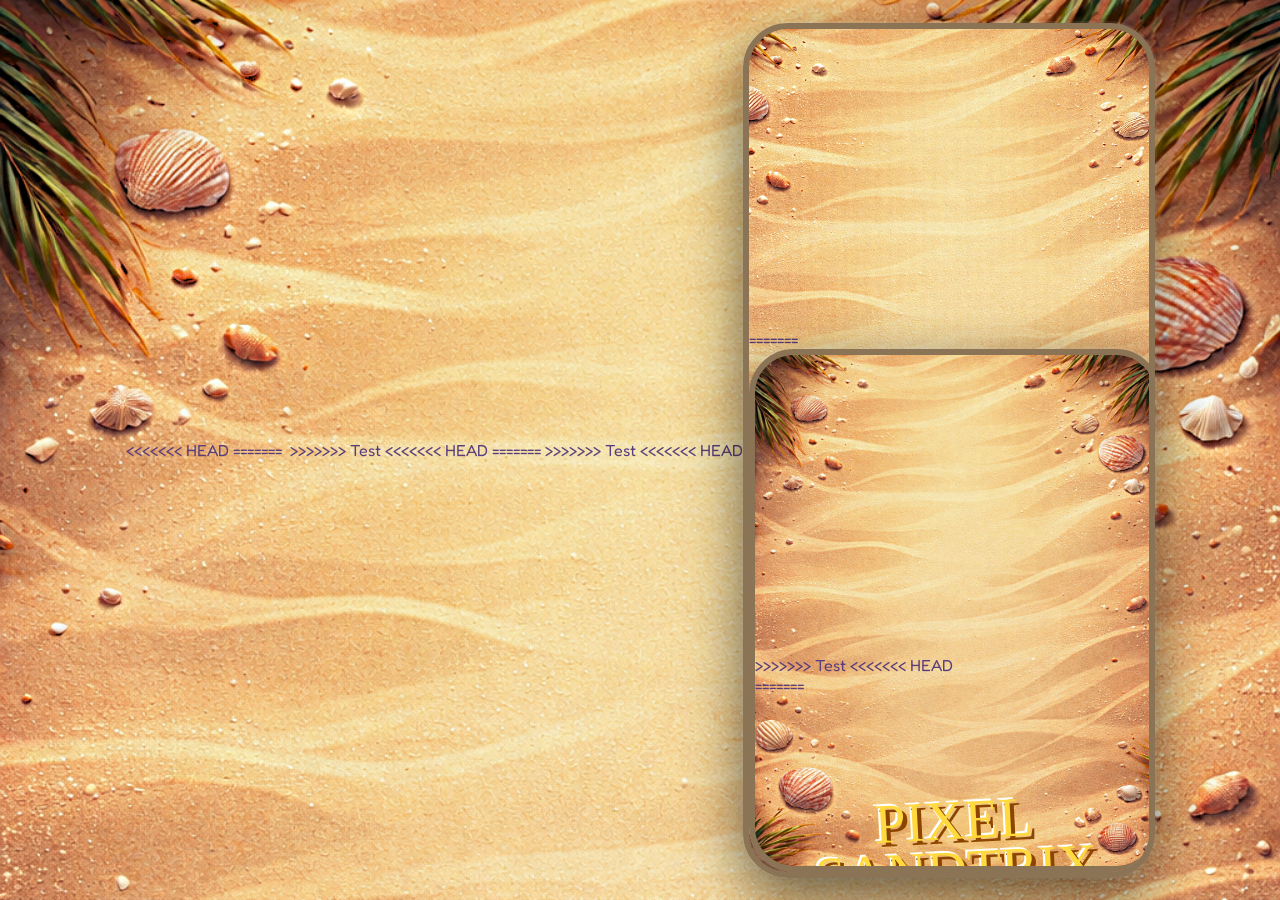
==== commit 0163854e: "Merge branch 'Test' # Conflicts: #	Asset/BackGround/Background.png #	Asset/Button/Cup/Troy.png #	Ass" ====
--- a/index.html
+++ b/index.html
@@ -1,4 +1,8 @@
+<<<<<<< HEAD
+<!DOCTYPE html>
+=======
 ﻿<!DOCTYPE html>
+>>>>>>> Test
 <html lang="vi">
 
 <head>
@@ -19,6 +23,9 @@
     <link rel="stylesheet" href="css/ui/buttons.css">
     <link rel="stylesheet" href="css/ui/bottom-nav.css">
     <link rel="stylesheet" href="css/ui/modals.css">
+<<<<<<< HEAD
+    <link rel="stylesheet" href="css/ui/spin-wheel.css">
+=======
     <link rel="stylesheet" href="css/ui/daily-bonus.css">
     <link rel="stylesheet" href="css/ui/settings.css">
     <link rel="stylesheet" href="css/ui/pause.css">
@@ -26,6 +33,7 @@
     <link rel="stylesheet" href="css/ui/promo-badges.css">
     <link rel="stylesheet" href="css/ui/loading.css">
     <link rel="stylesheet" href="css/ui/shop.css">
+>>>>>>> Test
 
 
     <style>
@@ -41,7 +49,11 @@
             width: 100%;
             height: 100%;
             overflow: hidden;
+<<<<<<< HEAD
+            background: var(--sand-bg-outer);
+=======
             background: #2b1f17 url('Asset/BackGround/Background.png') center top / cover no-repeat;
+>>>>>>> Test
             font-family: 'Fredoka', sans-serif;
         }
 
@@ -56,7 +68,11 @@
             overflow: hidden;
             width: 100%;
             height: 100%;
+<<<<<<< HEAD
+            background: var(--wood-medium);
+=======
             background: #2b1f17 url('Asset/BackGround/Background.png') center top / cover no-repeat;
+>>>>>>> Test
         }
 
         @media (min-width: 500px) {
@@ -92,6 +108,13 @@
 
 <body>
 
+<<<<<<< HEAD
+    <div id="app-container">
+        <div class="app-bg">
+            <canvas id="wood-canvas"></canvas>
+            <canvas id="sand-blocks-canvas"></canvas>
+        </div>
+=======
         <div id="app-container">
             <div class="app-bg">
                 <canvas id="wood-canvas"></canvas>
@@ -146,13 +169,20 @@
                     <button class="daily-cta" onclick="document.getElementById('daily-bonus-overlay').classList.add('hidden')">Claim</button>
                 </div>
             </div>
+>>>>>>> Test
 
         <div id="game-layer" class="hidden">
             <div id="inner-screen">
 
                 <div class="hud-top">
                     <div class="hud-diamond-pill">
+<<<<<<< HEAD
+                        <svg class="diamond-icon" viewBox="0 0 24 24" width="20" height="20">
+                            <path fill="#5DADE2" stroke="#FFFFFF" stroke-width="1.5" d="M12 2L2 9l10 13 10-13-10-7z" />
+                        </svg>
+=======
                         <img class="diamond-icon coin-icon" src="Asset/IconGame/Gold/Gold.png" width="22" height="22" alt="coin">
+>>>>>>> Test
                         <span id="game-diamond-display">0</span>
                     </div>
 
@@ -166,7 +196,11 @@
                     </div>
                 </div>
 
+<<<<<<< HEAD
+                <!-- THANH QUÀ TẶNG (GIFT PROGRESS) -->
+=======
                 <!-- THANH QUÃ€ Táº¶NG (GIFT PROGRESS) -->
+>>>>>>> Test
                 <div id="gift-progress-container">
                     <div class="gift-bar-bg">
                         <div class="gift-bar-fill" id="gift-fill" style="width: 0%;"></div>
@@ -174,7 +208,11 @@
                         <div class="gift-text" id="gift-text">0 / 1000</div>
                     </div>
                     <div class="gift-icon-box" id="gift-icon">
+<<<<<<< HEAD
+                        <div class="gift-emoji">🎁</div>
+=======
                         <div class="gift-emoji">ðŸŽ</div>
+>>>>>>> Test
                     </div>
                 </div>
 
@@ -186,6 +224,11 @@
 
             </div>
         </div>
+<<<<<<< HEAD
+        <div id="loading game" class="loading-game">
+            <div class="loading">
+
+=======
         <div id="loading-overlay">
             <div class="loading-content">
                 <div class="loading-logo-box">
@@ -198,6 +241,7 @@
                     <div class="loading-bar-fill" id="loading-bar-fill"></div>
                 </div>
                 <div class="loading-text" id="loading-percent">0%</div>
+>>>>>>> Test
             </div>
         </div>
 
@@ -209,13 +253,20 @@
                     <h1 id="final-score">0</h1>
                 </div>
                 <div class="panel-buttons">
+<<<<<<< HEAD
+                    <button class="btn-primary" onclick="window.enterGame()">🔄 PLAY AGAIN</button>
+                    <button class="btn-secondary" onclick="window.quitGame()">🏠 MENU</button>
+=======
                     <button class="btn-primary" onclick="window.enterGame()">ðŸ”„ PLAY AGAIN</button>
                     <button class="btn-secondary" onclick="window.quitGame()">ðŸ  MENU</button>
+>>>>>>> Test
                 </div>
             </div>
         </div>
 
         <div id="menu-layer">
+<<<<<<< HEAD
+=======
             <div id="promo-overlay" class="promo-overlay hidden">
                 <div class="promo-panel">
                     <button class="promo-close" aria-label="Close" onclick="window.closePromoOverlay()">×</button>
@@ -226,17 +277,33 @@
                     </div>
                 </div>
             </div>
+>>>>>>> Test
 
             <div class="top-resource-bar">
                 <div class="res-pill">
                     <div class="res-icon-circle">
+<<<<<<< HEAD
+                        <svg style="width:20px; height:20px; fill:#FFFFFF" viewBox="0 0 24 24">
+                            <path
+                                d="M12 21.35l-1.45-1.32C5.4 15.36 2 12.28 2 8.5 2 5.42 4.42 3 7.5 3c1.74 0 3.41.81 4.5 2.09C13.09 3.81 14.76 3 16.5 3 19.58 3 22 5.42 22 8.5c0 3.78-3.4 6.86-8.55 11.54L12 21.35z" />
+                        </svg>
+=======
                         <img class="res-heart-icon" src="Asset/IconGame/Heart/Heart.png" width="22" height="22" alt="heart">
+>>>>>>> Test
                     </div>
                     <span class="res-val">FULL</span>
                 </div>
 
                 <div class="res-pill" style="margin-left:auto; margin-right:10px;">
+<<<<<<< HEAD
+                    <div class="res-icon-circle diamond">
+                        <svg style="width:20px; height:20px; fill:#FFFFFF" viewBox="0 0 24 24">
+                            <path d="M12,2L2,12l10,10l10-10L12,2z M12,18l-6-6l6-6l6,6L12,18z" />
+                        </svg>
+                    </div>
+=======
                     <div class="res-icon-circle diamond"><img class="coin-icon" src="Asset/IconGame/Gold/Gold.png" width="22" height="22" alt="coin"></div>
+>>>>>>> Test
                     <span class="res-val" id="menu-diamond-display">2,450</span>
                 </div>
 
@@ -248,6 +315,45 @@
                 </div>
             </div>
 
+<<<<<<< HEAD
+            <div class="tab-content-container">
+                <div id="tab-shop" class="tab-pane">
+                    <div style="height:20px;"></div>
+                    <div class="shop-header">CỬA HÀNG</div>
+                    <div class="shop-container">
+                        <div class="shop-item">
+                            <div style="font-size:13px; color:#9D5CFF; font-weight:bold; margin-bottom:8px;">BOMB PACK
+                            </div>
+                            <div style="font-size:70px;">💣</div>
+                            <button class="btn-buy" onclick="buyItem('bomb')">100 💎</button>
+                        </div>
+                        <div class="shop-item">
+                            <div style="font-size:13px; color:#9D5CFF; font-weight:bold; margin-bottom:8px;">WIPE PACK
+                            </div>
+                            <div style="font-size:70px;">💧</div>
+                            <button class="btn-buy" onclick="buyItem('eraser')">300 💎</button>
+                        </div>
+                        <div class="shop-item">
+                            <div style="font-size:13px; color:#9D5CFF; font-weight:bold; margin-bottom:8px;">VORTEX PACK
+                            </div>
+                            <div style="font-size:70px;">🌀</div>
+                            <button class="btn-buy" onclick="buyItem('vortex')">500 💎</button>
+                        </div>
+                        <div class="shop-item">
+                            <div style="font-size:13px; color:#FF5757; font-weight:bold; margin-bottom:8px;">NO ADS
+                            </div>
+                            <div style="font-size:60px;">🚫</div>
+                            <button class="btn-buy"
+                                style="background: linear-gradient(to bottom, #FFD93D, #FFC107); border-color:#FFF; color:#8B4500;"
+                                onclick="buyRealMoneyItem('no_ads')">$2.99</button>
+                        </div>
+                        <div class="shop-item">
+                            <div style="font-size:13px; color:#FF8C42; font-weight:bold; margin-bottom:8px;">GEM PACK
+                            </div>
+                            <div style="font-size:60px;">💎</div>
+                            <button class="btn-buy" style="background: linear-gradient(to bottom, #5DADE2, #3498DB);"
+                                onclick="buyRealMoneyItem('gems_1000')">$0.99</button>
+=======
             <div class="promo-badges">
                 <div class="promo-badge-col left" id="promo-left"></div>
                 <div class="promo-badge-col right" id="promo-right"></div>
@@ -383,6 +489,7 @@
                                     <button class="gold-price">100.000</button>
                                 </div>
                             </div>
+>>>>>>> Test
                         </div>
                     </div>
                 </div>
@@ -405,11 +512,19 @@
 
                 <div id="tab-rank" class="tab-pane">
                     <div style="height:20px;"></div>
+<<<<<<< HEAD
+                    <div class="rank-header">BẢNG XẾP HẠNG</div>
+
+                    <div id="rank-list-container" style="overflow-y: auto; max-height: 75%; padding: 0 10px;">
+                        <!-- Điểm số tự động cập nhật ở đây -->
+                        <div style="text-align:center; color:#FFF; margin-top:20px;">Đang tải...</div>
+=======
                     <div class="rank-header">Báº¢NG Xáº¾P Háº NG</div>
 
                     <div id="rank-list-container" style="overflow-y: auto; max-height: 75%; padding: 0 10px;">
                         <!-- Äiá»ƒm sá»‘ tá»± Ä‘á»™ng cáº­p nháº­t á»Ÿ Ä‘Ã¢y -->
                         <div style="text-align:center; color:#FFF; margin-top:20px;">Äang táº£i...</div>
+>>>>>>> Test
                     </div>
                 </div>
             </div>
@@ -446,6 +561,25 @@
 
 
         <div id="settings-menu" class="overlay-backdrop hidden">
+<<<<<<< HEAD
+            <div class="settings-box"
+                style="width: 300px; background: linear-gradient(to bottom, #FFFFFF, #FFF5F8); border: 4px solid #FFFFFF; border-radius: 25px; padding: 20px; text-align: center; box-shadow: 0 10px 30px rgba(0,0,0,0.3);">
+                <h2
+                    style="font-family: 'Chewy', cursive; color: #FF8C42; font-size: 36px; margin-bottom: 25px; text-shadow: 2px 2px 0 #FFF, 4px 4px 0 rgba(0,0,0,0.1);">
+                    CÀI ĐẶT</h2>
+                <div class="setting-row" onclick="toggleSetting('sound')"
+                    style="display: flex; justify-content: space-between; align-items: center; background: #FFF; padding: 10px 15px; border-radius: 15px; margin-bottom: 10px; box-shadow: 0 4px 0 #E0E0E0; cursor: pointer;">
+                    <div style="font-weight: 700; color: #9D5CFF;">🔊 ÂM THANH</div>
+                    <div id="btn-sound" class="toggle-switch active" style="font-weight:bold; color:#52D681;">ON</div>
+                </div>
+                <div class="setting-row" onclick="toggleSetting('vfx')"
+                    style="display: flex; justify-content: space-between; align-items: center; background: #FFF; padding: 10px 15px; border-radius: 15px; margin-bottom: 20px; box-shadow: 0 4px 0 #E0E0E0; cursor: pointer;">
+                    <div style="font-weight: 700; color: #9D5CFF;">✨ HIỆU ỨNG</div>
+                    <div id="btn-vfx" class="toggle-switch active" style="font-weight:bold; color:#52D681;">ON</div>
+                </div>
+                <button class="btn-buy" onclick="closeSettings()"
+                    style="background: linear-gradient(to bottom, #FF5757, #E74C3C); width: 100%;">ĐÓNG</button>
+=======
             <div class="settings-panel">
                 <div class="settings-title">SETTINGS</div>
 
@@ -488,10 +622,27 @@
                 <button class="settings-btn green">Restore Purchase</button>
                 <button class="settings-btn blue">Terms & Privacy</button>
                 <button class="settings-btn close" onclick="closeSettings()">Close</button>
+>>>>>>> Test
             </div>
         </div>
 
         <div id="pause-menu" class="hidden overlay-backdrop">
+<<<<<<< HEAD
+            <div class="pause-box"
+                style="width: 280px; background: #C4A574; border: 6px solid #8B7355; border-radius: 30px; padding: 25px; display: flex; flex-direction: column; gap: 15px; box-shadow: 0 15px 40px rgba(0,0,0,0.4);">
+                <div
+                    style="text-align:center; font-family:'Chewy'; font-size:40px; color:#FFF; text-shadow: 2px 2px 0 #8B7355; margin-bottom:10px;">
+                    TẠM DỪNG</div>
+                <button class="go-btn" onclick="togglePause()">TIẾP TỤC</button>
+                <button class="go-btn" onclick="shopgame()"
+                    style="background: linear-gradient(to bottom, #FFD93D, #FFC107); box-shadow: 0 6px 0 #E59866;">CỬA
+                    HÀNG</button>
+                <button class="go-btn" onclick="openSettings('pause')"
+                    style="background: linear-gradient(to bottom, #9D5CFF, #8E44AD); box-shadow: 0 6px 0 #71368A;">CÀI
+                    ĐẶT</button>
+                <button class="go-btn" onclick="quitGame()"
+                    style="background: linear-gradient(to bottom, #FF5757, #C0392B); box-shadow: 0 6px 0 #922B21;">THOÁT</button>
+=======
             <div class="game-settings-panel">
                 <div class="game-settings-head">
                     <div class="game-settings-title">PAUSE</div>
@@ -536,6 +687,7 @@
                     <div class="quit-sub">You will LOSE 1 life!</div>
                 </div>
                 <button class="quit-cta" onclick="confirmQuit()">Go Home</button>
+>>>>>>> Test
             </div>
         </div>
 
@@ -557,13 +709,26 @@
                 </div>
 
                 <div style="text-align:center; color:#FFF; margin-top:20px; font-weight:bold;">
+<<<<<<< HEAD
+                    Quay để nhận quà khủng!
+=======
                     Quay Ä‘á»ƒ nháº­n quÃ  khá»§ng!
+>>>>>>> Test
                 </div>
             </div>
 
             <!-- Result Popup (Nested) -->
             <div id="wheel-result" class="hidden"
                 style="position:absolute; top:50%; left:50%; transform:translate(-50%,-50%); width:260px; background:#FFF; border-radius:20px; padding:20px; text-align:center; box-shadow:0 10px 40px rgba(0,0,0,0.5);">
+<<<<<<< HEAD
+                <div style="font-size:18px; color:#5D4037; font-weight:bold; margin-bottom:10px;">BẠN NHẬN ĐƯỢC</div>
+                <div id="wheel-prize-icon" style="font-size:60px; margin-bottom:10px;">💎</div>
+                <div id="wheel-prize-text"
+                    style="font-size:24px; color:#E74C3C; font-weight:bold; font-family:'Chewy'; margin-bottom:15px;">
+                    100 GEMS</div>
+                <button class="btn-buy" onclick="window.claimPrize()" style="background:#4CAF50; width:100%;">NHẬN
+                    QUÀ</button>
+=======
                 <div style="font-size:18px; color:#5D4037; font-weight:bold; margin-bottom:10px;">Báº N NHáº¬N ÄÆ¯á»¢C</div>
                 <div id="wheel-prize-icon" style="font-size:60px; margin-bottom:10px;">ðŸ’Ž</div>
                 <div id="wheel-prize-text"
@@ -571,16 +736,24 @@
                     100 GEMS</div>
                 <button class="btn-buy" onclick="window.claimPrize()" style="background:#4CAF50; width:100%;">NHáº¬N
                     QUÃ€</button>
+>>>>>>> Test
             </div>
         </div>
     </div>
 
+<<<<<<< HEAD
+=======
     <script type="module">
         import { initPromoBadges } from './js/ui/promoBadges.js';
         initPromoBadges();
     </script>
+>>>>>>> Test
     <script type="module" src="./js/main.js"></script>
 
 </body>
 
+<<<<<<< HEAD
 </html>
+=======
+</html>
+>>>>>>> Test
--- a/css/base.css
+++ b/css/base.css
@@ -1,15 +1,24 @@
+<<<<<<< HEAD
 /*
+=======
+﻿/*
+>>>>>>> Test
  * RESPONSIBILITY: Global Resets, Fonts, Variables (:root), and Body styling.
  * THEME: SANDTRIX (Wood & Sand)
  */
 
 /* Import Fonts */
 @import url('https://fonts.googleapis.com/css2?family=Fredoka:wght@400;600;700&family=Chewy&display=swap');
+<<<<<<< HEAD
 /* Giữ font game logic cũ để không lỗi hiển thị số/combo */
+=======
+/* Giá»¯ font game logic cÅ© Ä‘á»ƒ khÃ´ng lá»—i hiá»ƒn thá»‹ sá»‘/combo */
+>>>>>>> Test
 @import url('https://fonts.googleapis.com/css2?family=Rajdhani:wght@500;700&family=Orbitron:wght@700;900&display=swap');
 
 /* --- VARIABLES (:root) --- */
 :root {
+<<<<<<< HEAD
     /* SANDTRIX PALETTE (Màu chủ đạo Gỗ & Cát) */
     --wood-light: #DEB887;
     --wood-medium: #C4A574;
@@ -17,6 +26,15 @@
     --sand-bg-outer: #5e4b35; /* Màu nền tối bên ngoài */
 
     /* LEGACY CANDY COLORS (Giữ lại để các nút logic cũ vẫn có màu) */
+=======
+    /* SANDTRIX PALETTE (MÃ u chá»§ Ä‘áº¡o Gá»— & CÃ¡t) */
+    --wood-light: #DEB887;
+    --wood-medium: #C4A574;
+    --wood-dark: #8B7355;
+    --sand-bg-outer: #5e4b35; /* MÃ u ná»n tá»‘i bÃªn ngoÃ i */
+
+    /* LEGACY CANDY COLORS (Giá»¯ láº¡i Ä‘á»ƒ cÃ¡c nÃºt logic cÅ© váº«n cÃ³ mÃ u) */
+>>>>>>> Test
     --candy-pink: #FF69B4;
     --candy-purple: #9D5CFF;
     --candy-blue: #5DADE2;
@@ -46,7 +64,11 @@
     padding: 0;
     box-sizing: border-box;
     -webkit-tap-highlight-color: transparent;
+<<<<<<< HEAD
     user-select: none; /* Chặn bôi đen văn bản */
+=======
+    user-select: none; /* Cháº·n bÃ´i Ä‘en vÄƒn báº£n */
+>>>>>>> Test
     outline: none;
 }
 
@@ -57,8 +79,17 @@
     margin: 0;
     padding: 0;
     overflow: hidden;
+<<<<<<< HEAD
     /* Nền tối bao quanh (Mặt bàn) */
     background: var(--sand-bg-outer); 
+=======
+    /* Ná»n tá»‘i bao quanh (Máº·t bÃ n) */
+    background-color: #2b1f17;
+    background-image: url('../Asset/BackGround/Background.png');
+    background-size: cover;
+    background-position: center top;
+    background-repeat: no-repeat; 
+>>>>>>> Test
     display: flex;
     justify-content: center;
     align-items: center;
@@ -69,6 +100,7 @@
 /* --- APP CONTAINER (PHONE FRAME) --- */
 #app-container {
     position: relative;
+<<<<<<< HEAD
     /* Nền gỗ bên trong điện thoại */
     background: var(--wood-medium); 
     overflow: hidden;
@@ -76,12 +108,26 @@
     /* Kích thước mặc định cho Mobile */
     width: 100%;
     /* Dùng 100dvh để fix lỗi thanh địa chỉ trên trình duyệt mobile */
+=======
+    /* Ná»n gá»— bÃªn trong Ä‘iá»‡n thoáº¡i */
+    background-color: #2b1f17;
+    background-image: url('../Asset/BackGround/Background.png');
+    background-size: cover;
+    background-position: center top;
+    background-repeat: no-repeat; 
+    overflow: hidden;
+    
+    /* KÃ­ch thÆ°á»›c máº·c Ä‘á»‹nh cho Mobile */
+    width: 100%;
+    /* DÃ¹ng 100dvh Ä‘á»ƒ fix lá»—i thanh Ä‘á»‹a chá»‰ trÃªn trÃ¬nh duyá»‡t mobile */
+>>>>>>> Test
     height: 100dvh; 
     
     display: flex;
     flex-direction: column;
 }
 
+<<<<<<< HEAD
 /* GIAO DIỆN DESKTOP: Giả lập khung điện thoại gỗ */
 @media (min-width: 500px) {
     #app-container {
@@ -96,17 +142,41 @@
         border-radius: 45px; 
         
         /* Đổ bóng sâu tạo cảm giác 3D */
+=======
+/* GIAO DIá»†N DESKTOP: Giáº£ láº­p khung Ä‘iá»‡n thoáº¡i gá»— */
+@media (min-width: 500px) {
+    #app-container {
+        width: 412px;  /* Chiá»u rá»™ng chuáº©n */
+        height: 915px; /* Chiá»u cao chuáº©n */
+        
+        /* Giá»›i háº¡n chiá»u cao khÃ´ng vÆ°á»£t quÃ¡ mÃ n hÃ¬nh PC */
+        max-height: 95vh;
+        
+        /* Viá»n gá»— Ä‘áº­m */
+        border: 6px solid var(--wood-dark);
+        border-radius: 45px; 
+        
+        /* Äá»• bÃ³ng sÃ¢u táº¡o cáº£m giÃ¡c 3D */
+>>>>>>> Test
         box-shadow: 
             0 20px 60px rgba(0, 0, 0, 0.6),
             0 0 0 2px rgba(255, 255, 255, 0.1);
             
+<<<<<<< HEAD
         /* Đảm bảo căn giữa container trong màn hình lớn */
+=======
+        /* Äáº£m báº£o cÄƒn giá»¯a container trong mÃ n hÃ¬nh lá»›n */
+>>>>>>> Test
         margin: auto;
     }
 }
 
 /* --- CANVAS & GAME SCREEN FIXES --- */
+<<<<<<< HEAD
 /* Đảm bảo canvas game luôn full màn hình trong khung */
+=======
+/* Äáº£m báº£o canvas game luÃ´n full mÃ n hÃ¬nh trong khung */
+>>>>>>> Test
 #inner-screen {
     width: 100% !important;
     height: 100% !important;
@@ -126,7 +196,11 @@
 .overlay-backdrop {
     position: fixed;
     inset: 0;
+<<<<<<< HEAD
     background: rgba(0, 0, 0, 0.6); /* Nền tối mờ */
+=======
+    background: rgba(0, 0, 0, 0.6); /* Ná»n tá»‘i má» */
+>>>>>>> Test
     backdrop-filter: blur(2px);
     z-index: 9999;
     display: flex;
--- a/css/layout.css
+++ b/css/layout.css
@@ -1,9 +1,14 @@
+<<<<<<< HEAD
 /*
+=======
+﻿/*
+>>>>>>> Test
  * RESPONSIBILITY: Main App Container, Background layers, and generic Layout utilities.
  * THEME: SANDTRIX (Wood & Sand)
  * FIX: Added correct Game Over layout logic.
  */
 
+<<<<<<< HEAD
 /* --- FRAME (KHUNG ỨNG DỤNG) --- */
 #app-container {
     position: relative; /* Làm mốc tọa độ cho các lớp absolute bên trong */
@@ -12,17 +17,39 @@
     background: var(--wood-medium); 
     
     /* Mặc định cho mobile: Full màn hình */
+=======
+/* --- FRAME (KHUNG á»¨NG Dá»¤NG) --- */
+#app-container {
+    position: relative; /* LÃ m má»‘c tá»a Ä‘á»™ cho cÃ¡c lá»›p absolute bÃªn trong */
+    overflow: hidden;   /* [QUAN TRá»ŒNG] Cáº¯t má»i thá»© trÃ n ra ngoÃ i (bo gÃ³c chuáº©n) */
+    
+    background-color: #2b1f17;
+    background-image: url('../Asset/BackGround/Background.png');
+    background-size: cover;
+    background-position: center top;
+    background-repeat: no-repeat; 
+    
+    /* Máº·c Ä‘á»‹nh cho mobile: Full mÃ n hÃ¬nh */
+>>>>>>> Test
     width: 100%;
     height: 100%;
     display: flex;
     flex-direction: column;
 }
 
+<<<<<<< HEAD
 /* Giao diện PC: Khung gỗ 3D */
 @media (min-width: 500px) {
     #app-container {
         width: 412px;
         height: 915px; /* Chiều cao chuẩn UI Sand */
+=======
+/* Giao diá»‡n PC: Khung gá»— 3D */
+@media (min-width: 500px) {
+    #app-container {
+        width: 412px;
+        height: 915px; /* Chiá»u cao chuáº©n UI Sand */
+>>>>>>> Test
         max-height: 95vh;
         
         border: 6px solid var(--wood-dark);
@@ -47,12 +74,16 @@
 }
 
 #wood-canvas {
+<<<<<<< HEAD
     position: absolute;
     top: 0;
     left: 0;
     width: 100%;
     height: 100%;
     z-index: 0;
+=======
+    display: none;
+>>>>>>> Test
 }
 
 #sand-blocks-canvas {
@@ -102,9 +133,15 @@
    OVERLAYS (PAUSE & GAME OVER)
    ========================= */
 
+<<<<<<< HEAD
 /* Lớp phủ chung cho Pause & Game Over */
 .overlay-backdrop {
     position: absolute; /* Bám theo #app-container */
+=======
+/* Lá»›p phá»§ chung cho Pause & Game Over */
+.overlay-backdrop {
+    position: absolute; /* BÃ¡m theo #app-container */
+>>>>>>> Test
     top: 0;
     left: 0;
     width: 100%;
@@ -119,16 +156,28 @@
     z-index: 200; 
 }
 
+<<<<<<< HEAD
 /* Riêng cho Game Over - Phải cao nhất */
 #game-over {
     position: absolute; /* [FIX] Tuyệt đối không dùng fixed */
-    top: 0;
-    left: 0;
-    width: 100%;
-    height: 100%;
+=======
+/* RiÃªng cho Game Over - Pháº£i cao nháº¥t */
+#game-over {
+    position: absolute; /* [FIX] Tuyá»‡t Ä‘á»‘i khÃ´ng dÃ¹ng fixed */
+>>>>>>> Test
+    top: 0;
+    left: 0;
+    width: 100%;
+    height: 100%;
+<<<<<<< HEAD
     z-index: 5000; /* Cao nhất để đè lên Game Layer */
     
     /* Mặc định ẩn, CSS animation sẽ xử lý việc hiện */
+=======
+    z-index: 5000; /* Cao nháº¥t Ä‘á»ƒ Ä‘Ã¨ lÃªn Game Layer */
+    
+    /* Máº·c Ä‘á»‹nh áº©n, CSS animation sáº½ xá»­ lÃ½ viá»‡c hiá»‡n */
+>>>>>>> Test
     display: none; 
     justify-content: center;
     align-items: center;
@@ -136,7 +185,11 @@
     background: rgba(0, 0, 0, 0.85);
 }
 
+<<<<<<< HEAD
 /* Khi kích hoạt */
+=======
+/* Khi kÃ­ch hoáº¡t */
+>>>>>>> Test
 #game-over.active {
     display: flex;
 }
@@ -150,5 +203,9 @@
     display: flex;
     justify-content: center;
     align-items: center;
+<<<<<<< HEAD
     z-index: 5001; /* Cao hơn cả Game Over nếu cần chỉnh setting lúc thua */
+=======
+    z-index: 5001; /* Cao hÆ¡n cáº£ Game Over náº¿u cáº§n chá»‰nh setting lÃºc thua */
+>>>>>>> Test
 }
--- a/css/animations.css
+++ b/css/animations.css
@@ -115,6 +115,9 @@
         transform: translate(-50%, -100px) scale(1);
         opacity: 0;
     }
+<<<<<<< HEAD
+}
+=======
 }
 
 /* --- MODAL POP ANIMATIONS (global) --- */
@@ -139,3 +142,4 @@
     0% { transform: translate(-50%, -50%) scale(1); opacity: 1; }
     100% { transform: translate(-50%, -50%) scale(0.85); opacity: 0; }
 }
+>>>>>>> Test
--- a/css/game-ui.css
+++ b/css/game-ui.css
@@ -1,4 +1,8 @@
+<<<<<<< HEAD
+/* =========================
+=======
 ﻿/* =========================
+>>>>>>> Test
    HUD TOP (TOP BAR)
    ========================= */
 .hud-top {
@@ -27,6 +31,35 @@
 }
 
 /* --- 1. DIAMOND PILL (LEFT) --- */
+<<<<<<< HEAD
+.hud-diamond-pill {
+    background: #3E2723;
+    border: 2px solid #8D6E63;
+    border-radius: 20px;
+    height: 40px;
+    padding: 0 12px 0 8px;
+
+    display: flex;
+    align-items: center;
+    gap: 6px;
+
+    box-shadow: 0 4px 6px rgba(0, 0, 0, 0.4);
+    transition: transform 0.2s;
+}
+
+.hud-diamond-pill span {
+    font-family: 'Fredoka', sans-serif;
+    font-weight: 700;
+    font-size: 18px;
+    color: #5DADE2;
+    text-shadow: 1px 1px 0 #000;
+    margin-top: 2px;
+}
+
+.diamond-icon {
+    filter: drop-shadow(0 0 5px rgba(93, 173, 226, 0.6));
+}
+=======
 
     /* background: rgba(0,0,0,0.35);
     border: 1px solid rgba(255,255,255,0.18);
@@ -45,6 +78,7 @@
 /* .diamond-icon {
     filter: drop-shadow(0 0 5px rgba(93, 173, 226, 0.6));
 } */
+>>>>>>> Test
 
 /* --- 2. SETTINGS BTN (RIGHT) --- */
 .menu-btn {
@@ -354,14 +388,24 @@
     transform: translateX(-50%);
 
     width: 340px;
+<<<<<<< HEAD
+    /* [UPDATED] Tăng độ dài (was 220px) */
+    height: 25px;
+    /* [UPDATED] Dày hơn xíu */
+=======
     /* [UPDATED] TÄƒng Ä‘á»™ dÃ i (was 220px) */
     height: 25px;
     /* [UPDATED] DÃ y hÆ¡n xÃ­u */
+>>>>>>> Test
 
     display: flex;
     align-items: center;
     z-index: 60;
+<<<<<<< HEAD
+    /* Thấp hơn HUD một xíu nhưng cao hơn game */
+=======
     /* Tháº¥p hÆ¡n HUD má»™t xÃ­u nhÆ°ng cao hÆ¡n game */
+>>>>>>> Test
     pointer-events: none;
 }
 
@@ -369,6 +413,16 @@
     flex: 1;
     height: 100%;
     background: #5D4037;
+<<<<<<< HEAD
+    /* Màu gỗ tối */
+    border: 2px solid #8D6E63;
+    border-radius: 4px;
+    /* Hình chữ nhật, bo nhẹ */
+    position: relative;
+    box-shadow: 0 3px 5px rgba(0, 0, 0, 0.5);
+    overflow: hidden;
+    /* Để cắt phần fill */
+=======
     /* MÃ u gá»— tá»‘i */
     border: 2px solid #8D6E63;
     border-radius: 4px;
@@ -377,6 +431,7 @@
     box-shadow: 0 3px 5px rgba(0, 0, 0, 0.5);
     overflow: hidden;
     /* Äá»ƒ cáº¯t pháº§n fill */
+>>>>>>> Test
 }
 
 .gift-bar-fill {
@@ -408,7 +463,11 @@
     }
 }
 
+<<<<<<< HEAD
+/* Hiệu ứng bóng kính */
+=======
 /* Hiá»‡u á»©ng bÃ³ng kÃ­nh */
+>>>>>>> Test
 .gift-bar-glare {
     position: absolute;
     top: 0;
@@ -441,7 +500,11 @@
     width: 32px;
     height: 32px;
     margin-left: -10px;
+<<<<<<< HEAD
+    /* Đè lên cuối thanh một chút */
+=======
     /* ÄÃ¨ lÃªn cuá»‘i thanh má»™t chÃºt */
+>>>>>>> Test
     position: relative;
     z-index: 2;
 
@@ -449,7 +512,11 @@
     justify-content: center;
     align-items: center;
 
+<<<<<<< HEAD
+    /* Animation rung nhẹ mời gọi */
+=======
     /* Animation rung nháº¹ má»i gá»i */
+>>>>>>> Test
     animation: gift-wobble 2s infinite ease-in-out;
 }
 
@@ -486,12 +553,20 @@
     }
 }
 
+<<<<<<< HEAD
+/* Khi đầy thanh, hộp quà rung mạnh hơn */
+=======
 /* Khi Ä‘áº§y thanh, há»™p quÃ  rung máº¡nh hÆ¡n */
+>>>>>>> Test
 .gift-icon-box.ready {
     animation: gift-ready 0.6s infinite;
     cursor: pointer;
     pointer-events: auto;
+<<<<<<< HEAD
+    /* Cho phép bấm */
+=======
     /* Cho phÃ©p báº¥m */
+>>>>>>> Test
 }
 
 @keyframes gift-ready {
@@ -509,7 +584,11 @@
     }
 }
 
+<<<<<<< HEAD
+/* Hiệu ứng Pulse khi thanh quà tăng lên */
+=======
 /* Hiá»‡u á»©ng Pulse khi thanh quÃ  tÄƒng lÃªn */
+>>>>>>> Test
 .gift-bar-bg.pulse {
     animation: bar-pulse 0.3s ease-out;
 }
@@ -530,6 +609,9 @@
         transform: scale(1);
         box-shadow: 0 0 0 rgba(255, 217, 61, 0);
     }
+<<<<<<< HEAD
+}
+=======
 }
 
 .diamond-icon,
@@ -539,3 +621,4 @@
     object-fit: contain;
     filter: drop-shadow(0 1px 2px rgba(0, 0, 0, 0.25));
 }
+>>>>>>> Test
--- a/css/ui/top-bar.css
+++ b/css/ui/top-bar.css
@@ -1,15 +1,31 @@
+<<<<<<< HEAD
+/*
+ * RESPONSIBILITY: Styling for the top resource display (Diamonds, Energy/Lives).
+=======
 ﻿/* * RESPONSIBILITY: Styling for the top resource display (Diamonds, Energy/Lives).
+>>>>>>> Test
  * THEME: SANDTRIX (Wood & Sand)
  */
 
 .top-resource-bar {
     position: absolute; 
+<<<<<<< HEAD
+    top: 0; left: 0; 
+=======
     top: 30px; 
     left: 0; 
+>>>>>>> Test
     width: 100%; 
     height: calc(var(--top-height) + var(--safe-top));
     padding-top: var(--safe-top);
     display: flex; 
+<<<<<<< HEAD
+    align-items: flex-end;
+    padding-bottom: 15px; 
+    padding-left: 20px; padding-right: 20px;
+    z-index: 50; 
+    pointer-events: none;
+=======
     align-items: flex-start; /* Căn các icon tài nguyên lên đỉnh */
     padding-left: 100px; 
     padding-right: 100px;
@@ -17,12 +33,28 @@
     pointer-events: none;
     /* Lưu ý: Không dùng justify-content: space-between ở đây 
        để dễ điều chỉnh thủ công nút settings */
+>>>>>>> Test
 }
 
 .top-resource-bar > * {
     pointer-events: auto;
 }
 
+<<<<<<< HEAD
+/* VIÊN THUỐC HIỂN THỊ TÀI NGUYÊN */
+.res-pill {
+    /* Nền màu kem/trắng ngà thay vì trắng tím */
+    background: linear-gradient(to bottom, #FFFFFF, #F5EDE0);
+    border: 3px solid #FFFFFF;
+    border-radius: 25px;
+    height: 48px;
+    padding: 0 18px 0 8px;
+    display: flex;
+    align-items: center;
+    gap: 10px;
+    
+    /* Shadow màu nâu gỗ */
+=======
 /* --- PHẦN ĐIỀU CHỈNH RIÊNG NÚT SETTINGS --- */
 .top-resource-bar .menu-btn {
     position: absolute; /* Tách biệt hoàn toàn khỏi dòng chảy của Kim cương/Máu */
@@ -50,32 +82,74 @@
     display: flex;
     align-items: center;
     gap: 5px;
+>>>>>>> Test
     box-shadow: 
         0 4px 0 rgba(139, 115, 85, 0.5),
         0 8px 20px rgba(0, 0, 0, 0.2);
     position: relative;
+<<<<<<< HEAD
+}
+
+/* Hiệu ứng bóng kính (Giữ nguyên để tạo độ nổi) */
+.res-pill::before {
+    content: '';
+    position: absolute;
+    top: 2px;
+    left: 4px;
+    right: 4px;
+    height: 40%;
+    background: linear-gradient(to bottom, rgba(255, 255, 255, 0.8), transparent);
+    border-radius: 20px;
+    pointer-events: none;
+=======
     margin-right: 10px; /* Khoảng cách giữa Tim và Kim cương */
+>>>>>>> Test
 }
 
 /* ICON TRÒN (MÁU/ENERGY) */
 .res-icon-circle {
+<<<<<<< HEAD
+    width: 38px;
+    height: 38px;
+=======
     width: 28px;
     height: 28px;
+>>>>>>> Test
     border-radius: 50%;
     display: flex;
     justify-content: center;
     align-items: center;
+<<<<<<< HEAD
+    
+    /* Giữ màu hồng cho Máu/Tim */
+    background: linear-gradient(135deg, #FF69B4, #FF1493);
+    border: 3px solid #FFFFFF;
+    
+    /* Shadow hồng đậm */
+    box-shadow: 
+        0 3px 0 rgba(255, 20, 147, 0.5),
+        inset 0 2px 0 rgba(255, 255, 255, 0.5);
+=======
     background: radial-gradient(circle at 30% 30%, #ff8a80 0%, #ff5252 55%, #e53935 100%);
     border: 2px solid rgba(255, 255, 255, 0.4);
     box-shadow: inset 0 2px 4px rgba(255, 255, 255, 0.35), 0 2px 6px rgba(0, 0, 0, 0.22);
+>>>>>>> Test
     position: relative;
 }
 
 /* ICON TRÒN (KIM CƯƠNG) */
 .res-icon-circle.diamond {
+<<<<<<< HEAD
+    /* Giữ màu xanh cho Kim Cương */
+    background: linear-gradient(135deg, #5DADE2, #3498DB);
+    box-shadow: 
+        0 3px 0 rgba(52, 152, 219, 0.5),
+        inset 0 2px 0 rgba(255, 255, 255, 0.5);
+=======
     background: radial-gradient(circle at 30% 30%, #ffe082 0%, #ffc107 55%, #ffb300 100%);
     border: 2px solid rgba(255, 255, 255, 0.5);
     box-shadow: inset 0 2px 4px rgba(255, 255, 255, 0.4), 0 2px 6px rgba(0, 0, 0, 0.2);
+>>>>>>> Test
 }
 
 /* SỐ LƯỢNG TÀI NGUYÊN */
@@ -83,10 +157,18 @@
     font-family: 'Chewy', cursive;
     font-size: 18px;
     font-weight: bold;
+<<<<<<< HEAD
+    
+    /* Màu tím đậm để tương phản tốt trên nền kem */
+=======
+>>>>>>> Test
     color: #7B3FF2;
     text-shadow: 0 2px 0 rgba(255, 255, 255, 0.5);
     min-width: 40px;
     text-align: center;
+<<<<<<< HEAD
+}
+=======
 }
 
 .res-icon-circle img, .res-heart-icon, .coin-icon {
@@ -95,3 +177,4 @@
     object-fit: contain;
     filter: drop-shadow(0 1px 2px rgba(0,0,0,0.18));
 }
+>>>>>>> Test
--- a/css/ui/tabs.css
+++ b/css/ui/tabs.css
@@ -4,15 +4,26 @@
  */
 
 .tab-pane {
+<<<<<<< HEAD
+    display: none;
+=======
     display: flex;
     visibility: hidden;
     opacity: 0;
     pointer-events: none;
+>>>>>>> Test
     width: 100%;
     height: 100%;
     overflow-y: auto;
     flex-direction: column;
     align-items: center;
+<<<<<<< HEAD
+    animation: fadeIn 0.3s ease;
+}
+
+.tab-pane.active {
+    display: flex;
+=======
     transform: translateY(12px) scale(0.985);
     transition: opacity 0.22s ease, transform 0.22s ease, visibility 0.22s ease;
 }
@@ -22,6 +33,7 @@
     opacity: 1;
     pointer-events: auto;
     transform: translateY(0) scale(1);
+>>>>>>> Test
 }
 
 /* --- HOME TAB --- */
@@ -32,6 +44,8 @@
     overflow: hidden;
 }
 
+<<<<<<< HEAD
+=======
 #tab-rank {
     position: absolute;
     inset: 0;
@@ -40,6 +54,7 @@
     background: linear-gradient(180deg, #5d7cff 0%, #9fc5ff 55%, #b5d7ff 100%);
 }
 
+>>>>>>> Test
 .campaign-map {
     position: relative;
     width: 100%;
@@ -169,6 +184,50 @@
 /* --- RANK TAB --- */
 .rank-header {
     font-family: 'Chewy', cursive;
+<<<<<<< HEAD
+    color: #FF69B4;
+    font-size: 36px;
+    margin-bottom: 25px;
+    text-shadow: 
+        3px 3px 0 #FFFFFF,
+        6px 6px 10px rgba(139, 115, 85, 0.3);
+}
+
+.rank-item {
+    width: 90%;
+    background: linear-gradient(to bottom, #FFFFFF, #FFF0F5);
+    padding: 18px;
+    border-radius: 20px;
+    border: 4px solid #FFFFFF;
+    margin: 0 auto 15px;
+    box-shadow: 
+        0 5px 0 rgba(139, 115, 85, 0.4),
+        0 10px 20px rgba(0, 0, 0, 0.15);
+    display: flex;
+    justify-content: space-between;
+    font-weight: 700;
+    color: #7B3FF2;
+    position: relative;
+}
+
+.rank-item::before {
+    content: '';
+    position: absolute;
+    top: 2px;
+    left: 6px;
+    right: 6px;
+    height: 40%;
+    background: linear-gradient(to bottom, rgba(255, 255, 255, 0.9), transparent);
+    border-radius: 16px;
+}
+
+.rank-score {
+    color: #5DADE2;
+    font-family: 'Chewy', cursive;
+    font-size: 18px;
+    text-shadow: 0 2px 0 rgba(255, 255, 255, 0.5);
+}
+=======
     color: #ffd35c;
     font-size: 32px;
     margin-bottom: 15px;
@@ -278,3 +337,4 @@
     gap: 6px;
     align-items: flex-end;
 }
+>>>>>>> Test
--- a/css/ui/buttons.css
+++ b/css/ui/buttons.css
@@ -5,11 +5,19 @@
 
 /* --- NÚT VUÔNG NHỎ (Settings, Pause, Menu) --- */
 .menu-btn {
+<<<<<<< HEAD
+    width: 48px;
+    height: 48px;
+    /* Gradient trắng ngà voi */
+    background: linear-gradient(to bottom, #FFFFFF, #F5F0FF);
+    border: 3px solid #FFFFFF;
+=======
     width: 35px;
     height: 35px;
     /* Gradient trắng ngà voi */
     background: linear-gradient(to bottom, #ffffff, #f5f0ff);
     border: 3px solid #ffffff;
+>>>>>>> Test
     border-radius: 16px;
     display: flex;
     justify-content: center;
@@ -32,7 +40,11 @@
     left: 4px;
     right: 4px;
     height: 40%;
+<<<<<<< HEAD
+    background: linear-gradient(to bottom, rgba(255, 255, 255, 0.8), transparent);
+=======
     /* background: linear-gradient(to bottom, rgba(255, 255, 255, 0), transparent); */
+>>>>>>> Test
     border-radius: 12px;
     pointer-events: none;
 }
@@ -61,6 +73,19 @@
     border-radius: 20px;
     
     /* MÀU GỖ: Gradient từ nâu sáng xuống nâu tối */
+<<<<<<< HEAD
+    background: linear-gradient(to bottom, #BC8F5F 0%, #8B5A2B 100%);
+    
+    /* Viền trên sáng, viền dưới tối để tạo khối */
+    border: 3px solid #DCC098;
+    border-bottom-color: #5E3C21;
+    
+    /* Đổ bóng 3D dày (Màu nâu đen) */
+    box-shadow: 
+        0 8px 0 #3E2723, 
+        0 15px 20px rgba(0, 0, 0, 0.4),
+        inset 0 2px 0 rgba(255, 255, 255, 0.3); /* Highlight nhẹ bên trong */
+=======
     /* background: linear-gradient(to bottom, #BC8F5F 0%, #8B5A2B 100%); */
     
     /* Viền trên sáng, viền dưới tối để tạo khối */
@@ -72,6 +97,7 @@
         0 8px 0 #3E2723, 
         0 15px 20px rgba(0, 0, 0, 0.4),
         inset 0 2px 0 rgba(255, 255, 255, 0.3); Highlight nhẹ bên trong */
+>>>>>>> Test
         
     display: flex;
     justify-content: center;
@@ -93,7 +119,11 @@
         inset 0 2px 0 rgba(255, 255, 255, 0.3);
 }
 /* Hiệu ứng bóng kính */
+<<<<<<< HEAD
+.btn-play-campaign::before {
+=======
 /* .btn-play-campaign::before {
+>>>>>>> Test
     content: '';
     position: absolute;
     top: 3px;
@@ -103,7 +133,11 @@
     background: linear-gradient(to bottom, rgba(255, 255, 255, 0.6), transparent);
     border-radius: 25px;
     pointer-events: none;
+<<<<<<< HEAD
+}
+=======
 } */
+>>>>>>> Test
 
 .play-icon-tri {
     width: 0;
@@ -121,7 +155,11 @@
     text-shadow: 0 2px 0 rgba(62, 39, 35, 0.8);
     letter-spacing: 2px;
 }
+<<<<<<< HEAD
+.btn-play-campaign::before {
+=======
 /* .btn-play-campaign::before {
+>>>>>>> Test
     content: '';
     position: absolute;
     inset: 0;
@@ -134,7 +172,11 @@
     );
     border-radius: 16px;
     pointer-events: none;
+<<<<<<< HEAD
+}
+=======
 } */
+>>>>>>> Test
 
 /* --- SHOP BUTTONS (BUY) --- */
 .btn-buy {
@@ -374,6 +416,9 @@
 @keyframes pulseBtn {
     0%, 100% { transform: scale(1); }
     50% { transform: scale(1.05); }
+<<<<<<< HEAD
+}
+=======
 }
 
 /* === Asset-based overrides (use PNG buttons) === */
@@ -393,3 +438,4 @@
     box-shadow: none !important;
 }
 .menu-btn svg { display: none; }
+>>>>>>> Test
--- a/css/ui/bottom-nav.css
+++ b/css/ui/bottom-nav.css
@@ -1,4 +1,8 @@
+<<<<<<< HEAD
+/*
+=======
 ﻿/*
+>>>>>>> Test
  * RESPONSIBILITY: Styling for the bottom taskbar/navigation.
  * THEME: SANDTRIX (Wood & Sand) - FIX FOR 3 BUTTONS
  */
@@ -9,6 +13,21 @@
     bottom: 0;
     left: 0;
     width: 100%;
+<<<<<<< HEAD
+    height: calc(var(--nav-height) + var(--safe-bottom));
+    padding-bottom: var(--safe-bottom);
+    
+    /* Nền trong suốt hoặc gradient tối nhẹ ở đáy */
+    background: linear-gradient(to top, rgba(0,0,0,0.15), transparent);
+    
+    border-top: none;
+    box-shadow: none; 
+    
+    display: grid;
+    /* --- QUAN TRỌNG: CHỈNH VỀ 3 CỘT CHO KHỚP HTML (SHOP - HOME - RANK) --- */
+    grid-template-columns: repeat(3, 1fr); 
+    align-items: end; /* Căn dưới đáy */
+=======
     height: calc(120px + var(--safe-bottom));
     padding-bottom: var(--safe-bottom);
     box-sizing: border-box;
@@ -24,6 +43,7 @@
     /* --- QUAN TRá»ŒNG: CHá»ˆNH Vá»€ 3 Cá»˜T CHO KHá»šP HTML (SHOP - HOME - RANK) --- */
     grid-template-columns: repeat(3, 1fr); 
     align-items: end; /* CÄƒn dÆ°á»›i Ä‘Ã¡y */
+>>>>>>> Test
     z-index: 100;
 }
 
@@ -37,15 +57,40 @@
     height: 100%;
     cursor: pointer;
     
+<<<<<<< HEAD
+    /* Tạo hình khối phím đàn gỗ */
+    background: linear-gradient(to bottom, #A08060, #8B7355);
+    border-top: 2px solid rgba(255, 255, 255, 0.2);
+    border-right: 1px solid rgba(0,0,0,0.1);
+    border-left: 1px solid rgba(255,255,255,0.1);
+=======
     /* Táº¡o hÃ¬nh khá»‘i phÃ­m Ä‘Ã n gá»— */
     /* background: linear-gradient(to bottom, rgb(255, 255, 255), rgba(255,255,255,0.3)); */
     border-top: 2px solid rgba(255, 255, 255, 0.35);
     border-right: 1px solid rgba(0,0,0,0.05);
     border-left: 1px solid rgba(255,255,255,0.15);
+>>>>>>> Test
     
     transition: all 0.3s cubic-bezier(0.25, 0.8, 0.25, 1);
 }
 
+<<<<<<< HEAD
+/* NAV ICON WRAPPER */
+.nav-icon-3d-wrapper {
+    width: 50px; 
+    height: 50px;
+    
+    display: flex;
+    justify-content: center;
+    align-items: center;
+    
+    background: transparent;
+    border: none;
+    box-shadow: none;
+    transition: transform 0.3s;
+}
+
+=======
 
 /* NAV ICON WRAPPER */
 .nav-icon-3d-wrapper {
@@ -61,10 +106,34 @@
     box-shadow: inset 0 1px 2px rgba(255,255,255,0.4), 0 1px 3px rgba(0,0,0,0.06);
     transition: transform 0.3s;
 }
+>>>>>>> Test
 .nav-icon-3d-wrapper::before {
     display: none;
 }
 
+<<<<<<< HEAD
+/* --- ACTIVE STATE (KHI ĐƯỢC CHỌN) --- */
+.nav-btn.active {
+    /* Giảm độ cao xuống 115% để cân đối với chiều rộng nút 3 cột */
+    height: 115%; 
+    margin-top: -15%;
+    z-index: 101;
+    
+    /* Nền sáng màu giấy/gỗ nhạt */
+    background: linear-gradient(to bottom, #FFFFFF 0%, #F5EDE0 40%, #E8DCC8 100%);
+    border-top: 4px solid #FFFFFF; 
+    
+    /* Bo tròn */
+    border-radius: 25px 25px 0 0;
+    
+    /* Đổ bóng 3D */
+    box-shadow: 
+        0 -5px 15px rgba(0, 0, 0, 0.2),
+        inset 0 0 20px rgba(255, 255, 255, 0.5);
+        
+    border-right: none;
+    border-left: none;
+=======
 /* --- ACTIVE STATE (KHI ÄÆ¯á»¢C CHá»ŒN) --- */
 .nav-btn.active {
     /* Giáº£m Ä‘á»™ cao xuá»‘ng 115% Ä‘á»ƒ cÃ¢n Ä‘á»‘i vá»›i chiá»u rá»™ng nÃºt 3 cá»™t */
@@ -87,17 +156,26 @@
         inset 0 0 20px rgba(255, 255, 255, 0.5); */
         
     
+>>>>>>> Test
     justify-content: flex-start; 
     padding-top: 15px;
 }
 
 .nav-btn.active .nav-icon-3d-wrapper {
+<<<<<<< HEAD
+    transform: scale(1.1);
+=======
     transform: scale(1.02);
+>>>>>>> Test
 }
 
 /* --- ICONS (SVG) --- */
 .nav-btn svg {
+<<<<<<< HEAD
+    /* Icon to hơn một chút vì nút rộng hơn */
+=======
     /* Icon to hÆ¡n má»™t chÃºt vÃ¬ nÃºt rá»™ng hÆ¡n */
+>>>>>>> Test
     width: 32px; 
     height: 32px;
     fill: #FFFFFF; 
@@ -111,6 +189,20 @@
     filter: drop-shadow(0 2px 4px rgba(0,0,0,0.2));
 }
 
+<<<<<<< HEAD
+/* MÀU SẮC RIÊNG CHO TỪNG TAB KHI ACTIVE */
+/* Shop - Vàng Cam */
+.nav-btn[data-target="tab-shop"].active svg { fill: #FF8C42; }
+
+/* Home - Xanh Biển */
+.nav-btn[data-target="tab-home"].active svg { fill: #5DADE2; }
+
+/* Rank - Hồng */
+.nav-btn[data-target="tab-rank"].active svg { fill: #FF69B4; }
+
+
+/* --- LABELS (CHỮ DƯỚI ICON) --- */
+=======
 /* MÃ€U Sáº®C RIÃŠNG CHO Tá»ªNG TAB KHI ACTIVE */
 /* Shop - VÃ ng Cam */
 .nav-btn[data-target="tab-shop"].active svg { fill: #FF8C42; }
@@ -123,6 +215,7 @@
 
 
 /* --- LABELS (CHá»® DÆ¯á»šI ICON) --- */
+>>>>>>> Test
 .nav-label {
     margin-top: 4px;
     font-size: 11px;
@@ -131,24 +224,45 @@
     text-transform: uppercase;
     transition: color 0.2s;
     
+<<<<<<< HEAD
+    color: #E8DCC8; /* Màu kem nhạt trên nền gỗ tối */
+    text-shadow: 0 1px 2px rgba(0,0,0,0.5);
+}
+
+.nav-btn.active .nav-label {
+    color: #6B5344; /* Màu nâu đậm trên nền sáng */
+=======
     color: #6c6f73; /* MÃ u kem nháº¡t trÃªn ná»n gá»— tá»‘i */
     text-shadow: 0 1px 2px rgba(255,255,255,0.8);
 }
 
 .nav-btn.active .nav-label {
     color: #2f3a4a; /* MÃ u nÃ¢u Ä‘áº­m trÃªn ná»n sÃ¡ng */
+>>>>>>> Test
     font-weight: 900;
     text-shadow: none;
 }
 
+<<<<<<< HEAD
+/* --- NÚT HOME (Giữa) --- */
+.nav-btn.nav-home .nav-icon-3d-wrapper {
+    width: 55px;
+    height: 55px;
+=======
 /* --- NÃšT HOME (Giá»¯a) --- */
 .nav-btn.nav-home .nav-icon-3d-wrapper {
     width: 84px;
     height: 84px;
+>>>>>>> Test
     margin-top: 0; 
 }
 
 .nav-btn.nav-home svg {
+<<<<<<< HEAD
+    width: 36px;
+    height: 36px;
+}
+=======
     width: 40px;
     height: 40px;
 }
@@ -175,3 +289,4 @@
 .nav-btn[data-target="tab-rank"] .nav-icon-3d-wrapper {
     background-image: url('../../Asset/Button/Cup/Troy.png');
 }
+>>>>>>> Test
--- a/css/ui/modals.css
+++ b/css/ui/modals.css
@@ -1,5 +1,9 @@
 /*
+<<<<<<< HEAD
+ * RESPONSIBILITY: Styles for overlays, popups, pause menu, settings, and modal-specific content.
+=======
  * RESPONSIBILITY: Styles for overlays, popups, pause menu, and modal-specific content.
+>>>>>>> Test
  * THEME: SANDTRIX (Wood & Sand)
  */
 
@@ -10,6 +14,10 @@
     left: 0;
     width: 100%;
     height: 100%;
+<<<<<<< HEAD
+    /* Nền tối mờ để nổi bật modal gỗ */
+=======
+>>>>>>> Test
     background: rgba(0, 0, 0, 0.6);
     backdrop-filter: blur(4px);
     -webkit-backdrop-filter: blur(4px);
@@ -19,12 +27,71 @@
     align-items: center;
     z-index: 100;
     opacity: 1;
+<<<<<<< HEAD
+    transition: opacity 0.3s, transform 0.3s;
+=======
     transition: opacity 0.4s ease, transform 0.4s ease;
+>>>>>>> Test
 }
 
 .screen-overlay.hidden {
     opacity: 0;
     pointer-events: none;
+<<<<<<< HEAD
+    transform: scale(1.1);
+}
+
+/* --- SETTINGS MENU STYLES --- */
+.settings-content {
+    width: 90%;
+    max-width: 360px;
+    /* Nền trắng ngà (Giấy) */
+    background: #FFFBF0;
+    /* Viền gỗ nâu */
+    border: 5px solid #8B7355;
+    border-radius: 30px;
+    padding: 25px;
+    box-shadow: 
+        0 10px 0 rgba(139, 115, 85, 0.4),
+        0 20px 40px rgba(0, 0, 0, 0.4);
+    text-align: center;
+}
+
+.settings-title {
+    font-family: 'Chewy', cursive;
+    font-size: 32px;
+    color: #FF8C42; /* Cam gỗ sáng */
+    margin-bottom: 20px;
+    text-shadow: 2px 2px 0 #FFF;
+}
+
+.setting-row {
+    display: flex;
+    justify-content: space-between;
+    align-items: center;
+    margin-bottom: 20px;
+    /* Thêm nền nhẹ cho từng dòng setting */
+    background: rgba(255, 255, 255, 0.6);
+    padding: 10px;
+    border-radius: 15px;
+    border: 2px solid rgba(139, 115, 85, 0.1);
+}
+
+.setting-label {
+    font-size: 18px;
+    font-weight: bold;
+    color: #8B7355; /* Chữ nâu */
+    display: flex;
+    align-items: center;
+    gap: 10px;
+}
+
+/* --- PAUSE MENU & GENERAL MODAL --- */
+/* Style bảng gỗ */
+.candy-modal {
+    background: #C4A574; /* Màu gỗ trung bình */
+    border: 6px solid #8B7355; /* Viền gỗ đậm */
+=======
     transform: scale(0.94);
 }
 
@@ -39,10 +106,23 @@
 .candy-modal {
     background: #C4A574;
     border: 6px solid #8B7355;
+>>>>>>> Test
     border-radius: 35px;
     padding: 25px;
     width: 85%;
     max-width: 320px;
+<<<<<<< HEAD
+    /* Shadow đậm */
+    box-shadow: 
+        0 10px 0 #5E4B35,
+        0 20px 40px rgba(0, 0, 0, 0.5);
+    text-align: center;
+    animation: popIn 0.3s cubic-bezier(0.175, 0.885, 0.32, 1.275);
+    position: relative;
+}
+
+/* Hiệu ứng đinh vít ở 4 góc bảng gỗ (Trang trí) */
+=======
     box-shadow:
         0 10px 0 #5E4B35,
         0 20px 40px rgba(0, 0, 0, 0.5);
@@ -56,6 +136,7 @@
     animation: modal-pop-reverse 0.5s cubic-bezier(0.25, 0.9, 0.3, 1) both;
 }
 
+>>>>>>> Test
 .candy-modal::after {
     content: '';
     position: absolute;
@@ -68,7 +149,11 @@
 .candy-modal.small {
     width: 80%;
     padding: 15px;
+<<<<<<< HEAD
+    background: #FFFBF0; /* Modal nhỏ dùng nền giấy */
+=======
     background: #FFFBF0;
+>>>>>>> Test
     border-color: #DEB887;
     box-shadow: 0 8px 0 rgba(139, 115, 85, 0.4), 0 15px 30px rgba(0, 0, 0, 0.15);
 }
@@ -82,6 +167,10 @@
     transform: rotate(-2deg);
 }
 
+<<<<<<< HEAD
+/* Sub-overlay cho Shop Mini */
+=======
+>>>>>>> Test
 .sub-overlay {
     position: absolute;
     top: 0;
@@ -95,13 +184,21 @@
     border-radius: 30px;
 }
 
+<<<<<<< HEAD
+/* --- PAUSE MENU SHOP STYLES --- */
+=======
+>>>>>>> Test
 .pause-shop-section {
     margin: 15px 0;
     width: 100%;
     border-top: 2px dashed rgba(255,255,255,0.3);
     border-bottom: 2px dashed rgba(255,255,255,0.3);
     padding: 15px 0;
+<<<<<<< HEAD
+    background: rgba(0,0,0,0.05); /* Tối nhẹ khu vực shop */
+=======
     background: rgba(0,0,0,0.05);
+>>>>>>> Test
     border-radius: 10px;
 }
 
@@ -122,7 +219,11 @@
 }
 
 .mini-shop-item {
+<<<<<<< HEAD
+    background: #FFF; /* Giấy trắng */
+=======
     background: #FFF;
+>>>>>>> Test
     border: 2px solid #DEB887;
     border-radius: 15px;
     padding: 8px 5px;
@@ -141,12 +242,15 @@
     box-shadow: none;
 }
 
+<<<<<<< HEAD
+=======
 @keyframes popInModal {
     0% { transform: scale(0.85); opacity: 0; }
     60% { transform: scale(1.03); opacity: 1; }
     100% { transform: scale(1); opacity: 1; }
 }
 
+>>>>>>> Test
 .mini-item-icon {
     font-size: 24px;
     margin-bottom: 5px;
@@ -157,7 +261,11 @@
 .mini-item-price {
     font-size: 12px;
     font-weight: 700;
+<<<<<<< HEAD
+    color: #5DADE2; /* Xanh biển */
+=======
     color: #5DADE2;
+>>>>>>> Test
     display: flex;
     align-items: center;
     gap: 3px;
@@ -167,12 +275,24 @@
 .mini-item-name {
     font-size: 10px;
     font-weight: 700;
+<<<<<<< HEAD
+    color: #8B7355; /* Tên item màu nâu */
+=======
     color: #8B7355;
+>>>>>>> Test
     margin-bottom: 2px;
     text-transform: uppercase;
 }
 
+<<<<<<< HEAD
+/* Animation cho modal xuất hiện */
 @keyframes popIn {
     from { transform: scale(0.5); opacity: 0; }
     to { transform: scale(1); opacity: 1; }
 }
+=======
+@keyframes popIn {
+    from { transform: scale(0.5); opacity: 0; }
+    to { transform: scale(1); opacity: 1; }
+}
+>>>>>>> Test
--- a/css/ui/loading.css
+++ b/css/ui/loading.css
@@ -1,21 +1,34 @@
 /* Loading Screen Styles */
 #loading-overlay {
+<<<<<<< HEAD
+    position: absolute;
+=======
     position: fixed;
+>>>>>>> Test
     top: 0;
     left: 0;
     width: 100%;
     height: 100%;
+<<<<<<< HEAD
+    /* Transparent to show Game Background (Wood/Sand) */
+    background: transparent;
+=======
     /* Sea background for loading + slight dark veil */
     background:
         linear-gradient(rgba(0, 0, 0, 0.25), rgba(0, 0, 0, 0.35)),
         url('../../Asset/BackGround/Background.png') center top / cover no-repeat;
+>>>>>>> Test
     display: flex;
     flex-direction: column;
     justify-content: space-between;
     /* Space between Logo (top/center) and Bar (bottom) */
     align-items: center;
     z-index: 10000;
+<<<<<<< HEAD
+    pointer-events: none;
+=======
     pointer-events: auto;
+>>>>>>> Test
     /* Let clicks pass through if needed, though usually blocking is fine */
     transition: opacity 0.5s ease-out;
     padding-bottom: 50px;
@@ -23,7 +36,10 @@
     padding-top: 100px;
     /* Space from top */
     box-sizing: border-box;
+<<<<<<< HEAD
+=======
     position: relative;
+>>>>>>> Test
 }
 
 #loading-overlay.fade-out {
@@ -31,7 +47,10 @@
     pointer-events: none;
 }
 
-
+<<<<<<< HEAD
+=======
+
+>>>>>>> Test
 .loading-content {
     /* Contains Logo */
     display: flex;
@@ -137,6 +156,8 @@
     text-shadow: 1px 1px 2px black;
 }
 
+<<<<<<< HEAD
+=======
 /* Hide app UI when loading overlay is active */
 body.loading-active #app-container > *:not(#loading-overlay) {
     visibility: hidden;
@@ -146,6 +167,7 @@
     visibility: visible;
 }
 
+>>>>>>> Test
 /* --- DREAMFORGE STUDIO --- */
 .dreamforge-logo {
     display: flex;
@@ -190,4 +212,8 @@
     50% {
         transform: translateY(-10px);
     }
-}
+<<<<<<< HEAD
+}
+=======
+}
+>>>>>>> Test
